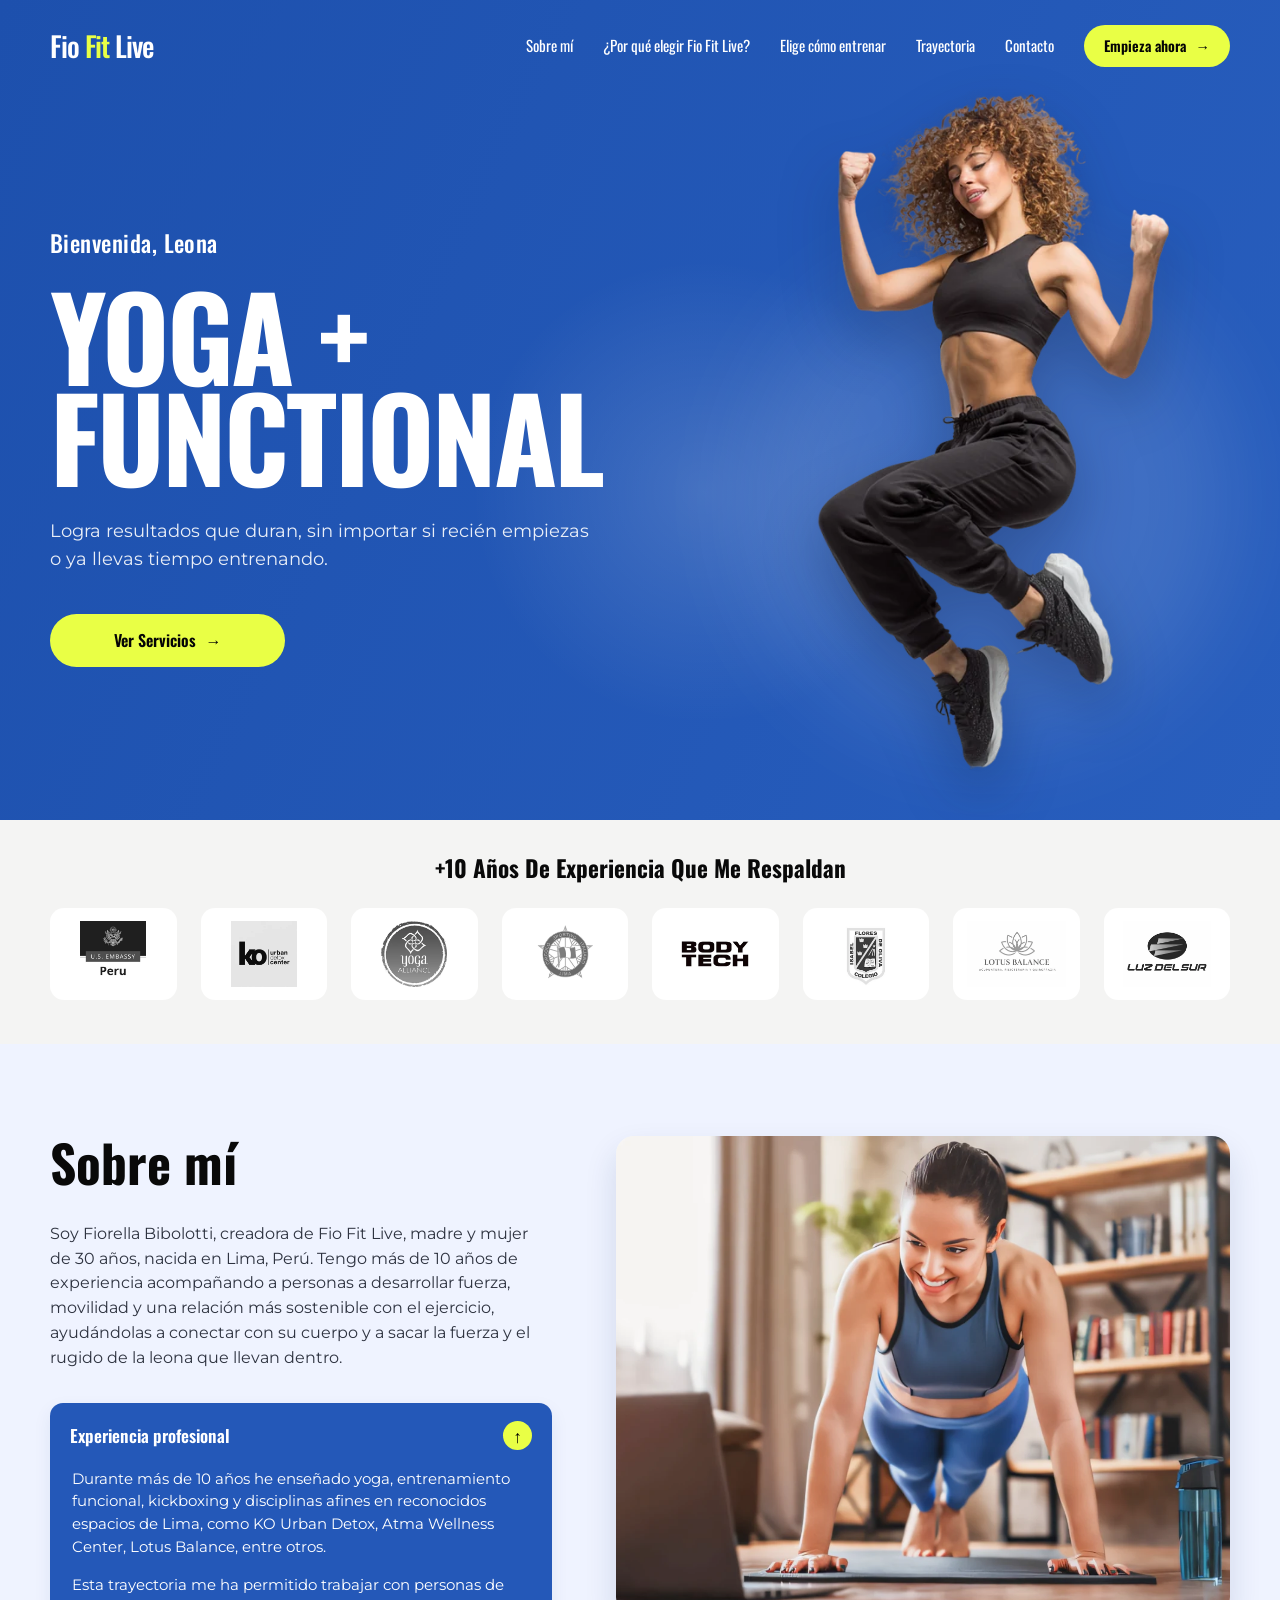
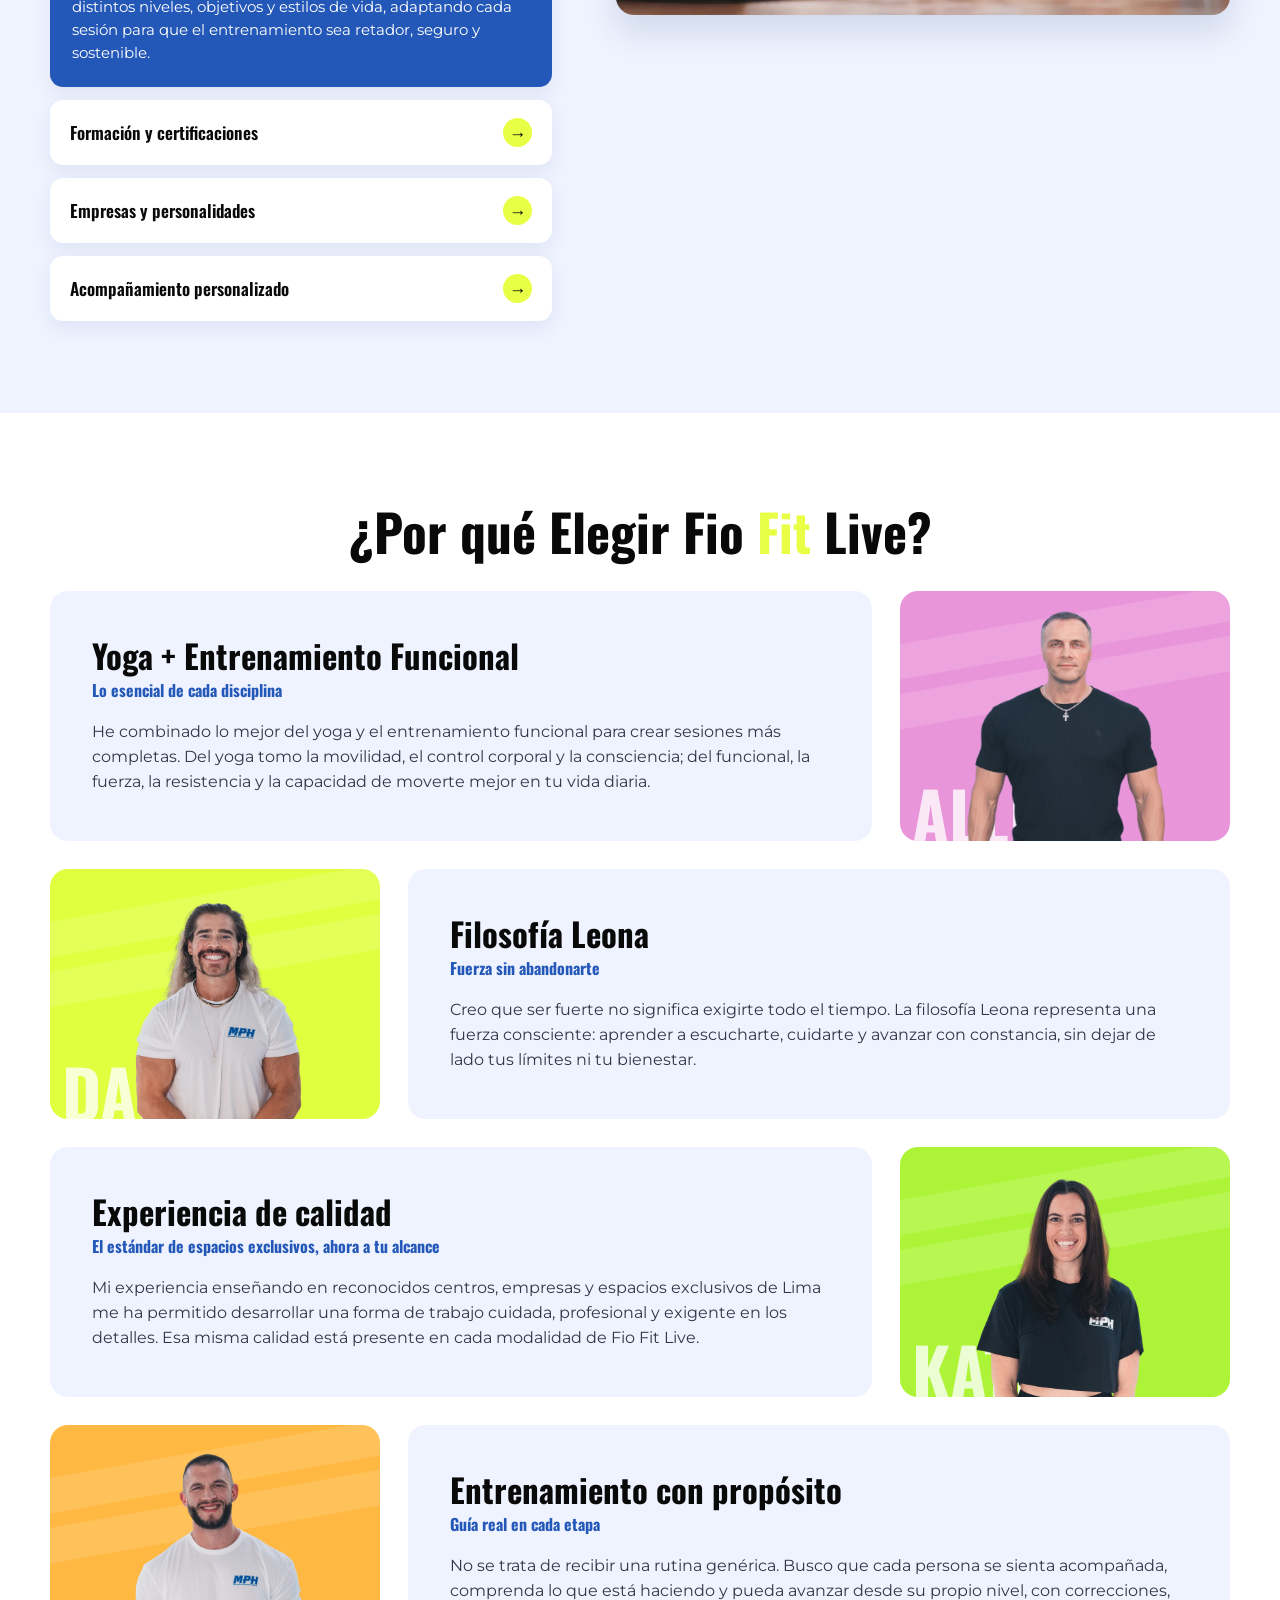
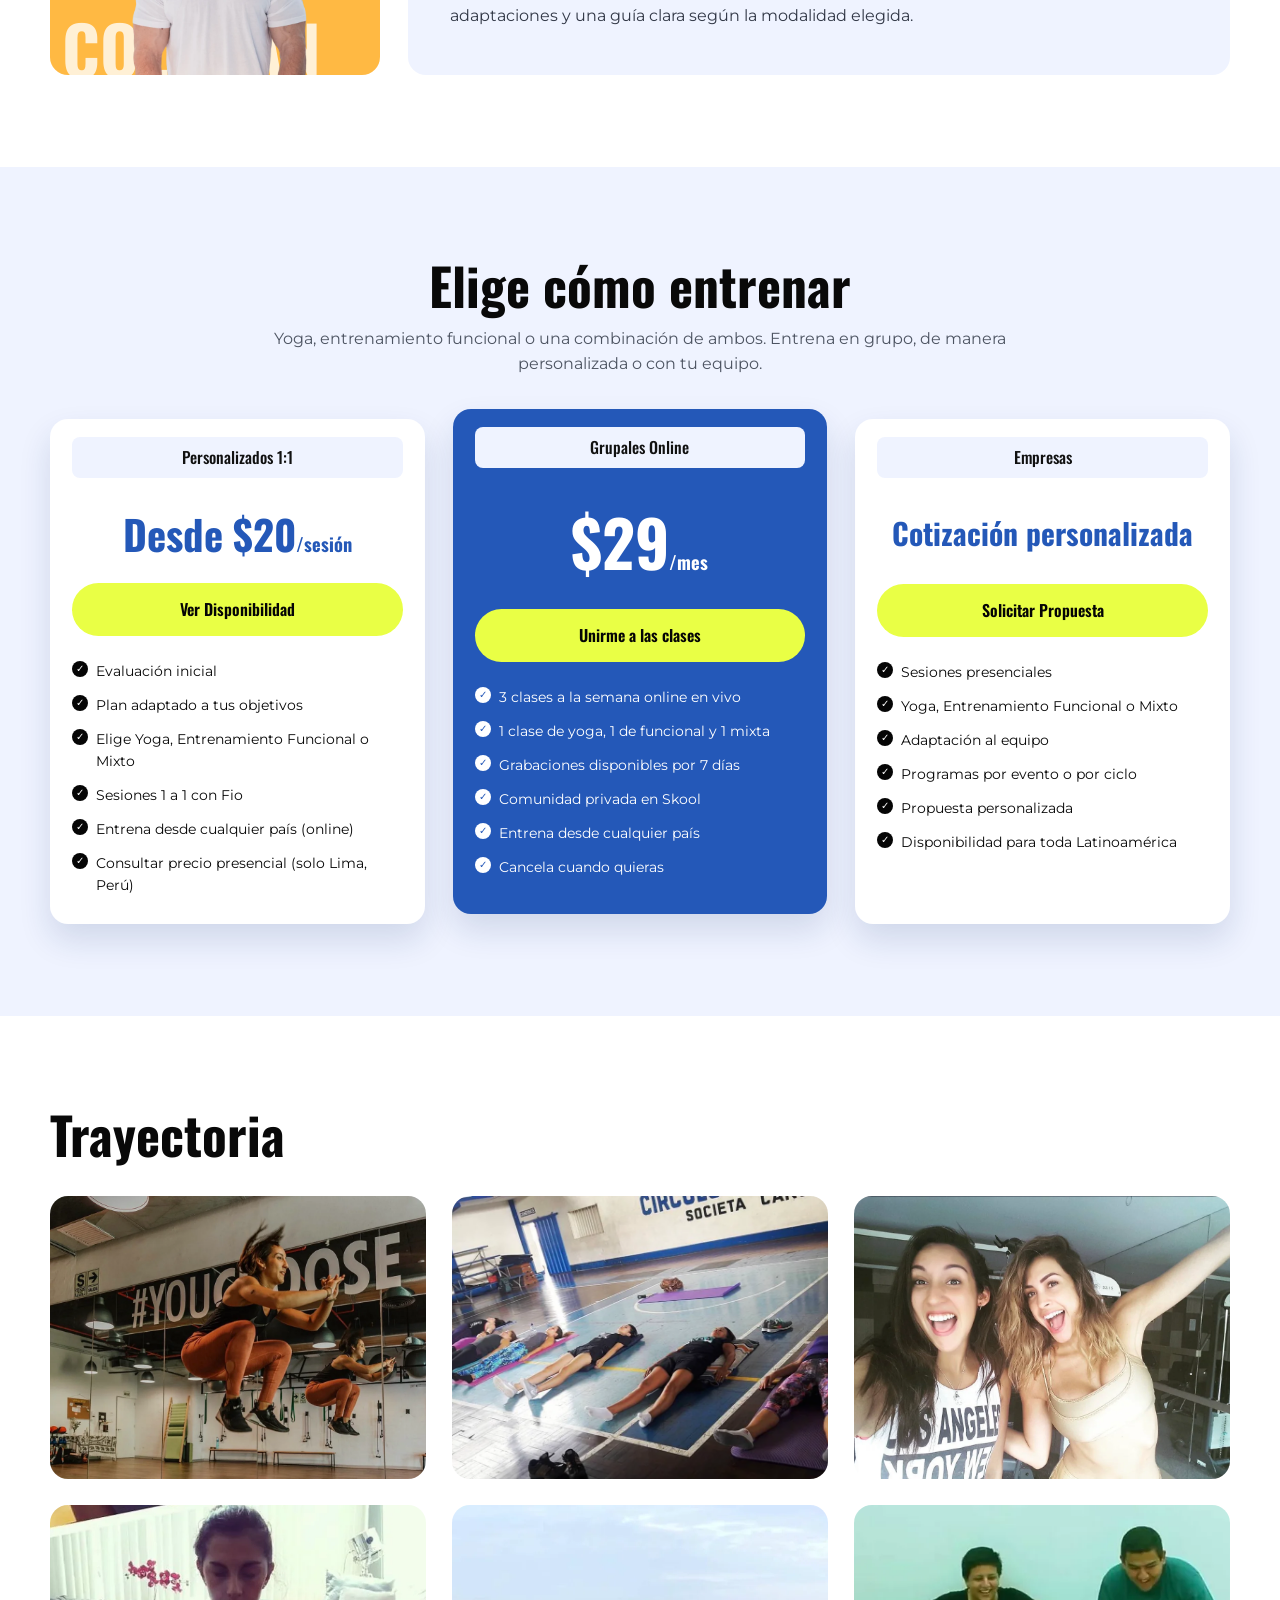
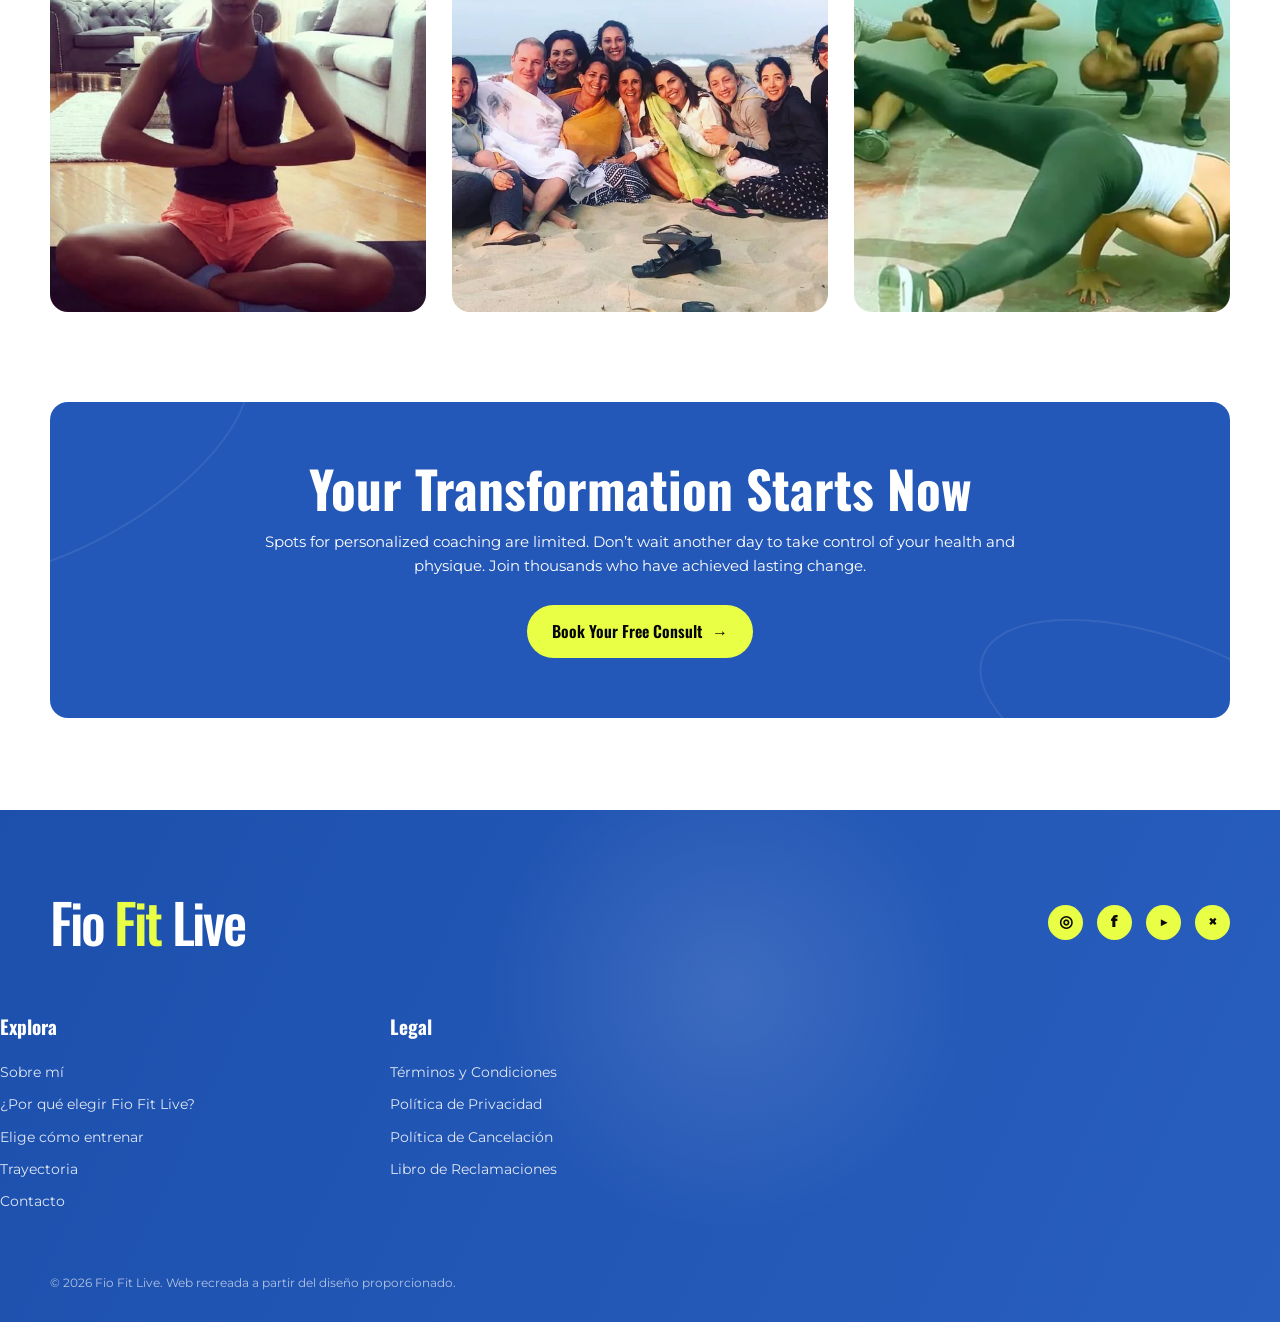
==== index.html @ 8cb4cead "Add files via upload" ====
<!doctype html>
<html lang="es">
<head>
  <meta charset="utf-8" />
  <meta name="viewport" content="width=device-width, initial-scale=1" />
  <meta name="description" content="Fio Fit Live: yoga y entrenamiento funcional, sesiones personalizadas, grupales online y para empresas." />
  <title>Fio Fit Live | Yoga + Entrenamiento Funcional</title>
  <link rel="preconnect" href="https://fonts.googleapis.com">
  <link rel="preconnect" href="https://fonts.gstatic.com" crossorigin>
  <link href="https://fonts.googleapis.com/css2?family=Montserrat:wght@400;500;600;700;800&family=Oswald:wght@400;500;600;700&display=swap" rel="stylesheet">
  <link rel="stylesheet" href="styles.css" />
</head>
<body>
  <header class="site-header" id="inicio">
    <nav class="nav wrap" aria-label="Navegación principal">
      <a class="brand" href="#inicio" aria-label="Volver al inicio">Fio <span>Fit</span> Live</a>
      <button class="menu-toggle" type="button" aria-expanded="false" aria-controls="nav-links" aria-label="Abrir menú">
        <span></span><span></span><span></span>
      </button>
      <div class="nav-links" id="nav-links">
        <a href="#sobre-mi">Sobre mí</a>
        <a href="#por-que">¿Por qué elegir Fio Fit Live?</a>
        <a href="#entrenar">Elige cómo entrenar</a>
        <a href="#trayectoria">Trayectoria</a>
        <a href="#contacto">Contacto</a>
        <button class="btn btn-lime btn-small open-contact" type="button" data-plan="Empezar ahora">Empieza ahora <span aria-hidden="true">→</span></button>
      </div>
    </nav>
  </header>

  <main>
    <section class="hero" aria-labelledby="hero-title">
      <div class="wrap hero-grid">
        <div class="hero-copy">
          <p class="eyebrow light">Bienvenida, Leona</p>
          <h1 id="hero-title">Yoga +<br>Functional</h1>
          <p class="hero-intro">Logra resultados que duran, sin importar si recién empiezas o ya llevas tiempo entrenando.</p>
          <a class="btn btn-lime hero-button" href="#entrenar">Ver Servicios <span aria-hidden="true">→</span></a>
        </div>
        <div class="hero-visual" aria-hidden="true">
          <div class="hero-glow"></div>
          <img src="assets/hero-person.webp" alt="" />
        </div>
      </div>
    </section>

    <section class="experience-strip" aria-label="Experiencia y certificaciones">
      <div class="wrap">
        <h2>+10 Años De Experiencia Que Me Respaldan</h2>
        <div class="logo-row">
          <a href="https://pe.usembassy.gov/" target="_blank" rel="noopener" aria-label="Embajada de Estados Unidos en Perú"><img src="assets/logo-embassy.webp" alt="Embajada de Estados Unidos en Perú"></a>
          <a href="https://www.instagram.com/kourbandetoxcenter/" target="_blank" rel="noopener" aria-label="KO Urban Detox Center"><img src="assets/logo-ko.webp" alt="KO Urban Detox Center"></a>
          <a href="https://www.yogaalliance.org/" target="_blank" rel="noopener" aria-label="Yoga Alliance"><img src="assets/logo-yoga-alliance.webp" alt="Yoga Alliance"></a>
          <a href="https://www.circoloitaliano.com.pe/" target="_blank" rel="noopener" aria-label="Circolo Sportivo Italiano"><img src="assets/logo-circolo.webp" alt="Circolo Sportivo Italiano"></a>
          <a href="https://bodytechperu.com/" target="_blank" rel="noopener" aria-label="Bodytech"><img src="assets/logo-bodytech.webp" alt="Bodytech"></a>
          <a href="https://www.cfo.edu.pe/" target="_blank" rel="noopener" aria-label="Colegio Isabel Flores de Oliva"><img src="assets/logo-flores.webp" alt="Colegio Isabel Flores de Oliva"></a>
          <a href="#contacto" aria-label="Lotus Balance"><img src="assets/logo-lotus.webp" alt="Lotus Balance"></a>
          <a href="https://www.luzdelsur.com.pe/" target="_blank" rel="noopener" aria-label="Luz del Sur"><img src="assets/logo-luz-del-sur.webp" alt="Luz del Sur"></a>
        </div>
      </div>
    </section>

    <section class="about section-pale" id="sobre-mi">
      <div class="wrap about-grid">
        <div class="about-copy">
          <h2>Sobre mí</h2>
          <p>Soy Fiorella Bibolotti, creadora de Fio Fit Live, madre y mujer de 30 años, nacida en Lima, Perú. Tengo más de 10 años de experiencia acompañando a personas a desarrollar fuerza, movilidad y una relación más sostenible con el ejercicio, ayudándolas a conectar con su cuerpo y a sacar la fuerza y el rugido de la leona que llevan dentro.</p>

          <div class="accordion" data-accordion>
            <article class="accordion-item is-open">
              <button class="accordion-trigger" type="button" aria-expanded="true">
                <span>Experiencia profesional</span><span class="circle-arrow">↑</span>
              </button>
              <div class="accordion-panel">
                <p>Durante más de 10 años he enseñado yoga, entrenamiento funcional, kickboxing y disciplinas afines en reconocidos espacios de Lima, como KO Urban Detox, Atma Wellness Center, Lotus Balance, entre otros.</p>
                <p>Esta trayectoria me ha permitido trabajar con personas de distintos niveles, objetivos y estilos de vida, adaptando cada sesión para que el entrenamiento sea retador, seguro y sostenible.</p>
              </div>
            </article>
            <article class="accordion-item">
              <button class="accordion-trigger" type="button" aria-expanded="false">
                <span>Formación y certificaciones</span><span class="circle-arrow">→</span>
              </button>
              <div class="accordion-panel" hidden>
                <p>Cuento con las certificaciones RYT 200 y RYT 500 de Yoga Alliance, además de formación vinculada al yoga, el entrenamiento funcional, el movimiento y la enseñanza.</p>
              </div>
            </article>
            <article class="accordion-item">
              <button class="accordion-trigger" type="button" aria-expanded="false">
                <span>Empresas y personalidades</span><span class="circle-arrow">→</span>
              </button>
              <div class="accordion-panel" hidden>
                <p>He dictado sesiones para instituciones, equipos corporativos, colegios y personas de alto perfil, adaptando cada experiencia a sus objetivos y necesidades.</p>
              </div>
            </article>
            <article class="accordion-item">
              <button class="accordion-trigger" type="button" aria-expanded="false">
                <span>Acompañamiento personalizado</span><span class="circle-arrow">→</span>
              </button>
              <div class="accordion-panel" hidden>
                <p>Diseño sesiones según el nivel, disponibilidad y metas de cada persona para que avance con seguridad y pueda integrar el entrenamiento en su vida.</p>
              </div>
            </article>
          </div>
        </div>
        <figure class="about-image">
          <img src="assets/about-training.webp" alt="Mujer realizando entrenamiento funcional frente a una computadora portátil" />
        </figure>
      </div>
    </section>

    <section class="why section" id="por-que">
      <div class="wrap">
        <h2 class="center-title">¿Por qué Elegir Fio <span>Fit</span> Live?</h2>
        <div class="benefit-stack">
          <article class="benefit-row">
            <div class="benefit-card">
              <h3>Yoga + Entrenamiento Funcional</h3>
              <h4>Lo esencial de cada disciplina</h4>
              <p>He combinado lo mejor del yoga y el entrenamiento funcional para crear sesiones más completas. Del yoga tomo la movilidad, el control corporal y la consciencia; del funcional, la fuerza, la resistencia y la capacidad de moverte mejor en tu vida diaria.</p>
            </div>
            <button class="portrait-card open-contact" type="button" data-plan="Yoga + Entrenamiento Funcional" aria-label="Consultar sobre Yoga y Entrenamiento Funcional">
              <span class="portrait-word">ALLEN</span>
              <img src="assets/coach-allen.webp" alt="Entrenador de pie" />
            </button>
          </article>

          <article class="benefit-row reverse">
            <button class="portrait-card green open-contact" type="button" data-plan="Filosofía Leona" aria-label="Consultar sobre Filosofía Leona">
              <span class="portrait-word">DANE</span>
              <img src="assets/coach-dane.webp" alt="Entrenador sonriendo" />
            </button>
            <div class="benefit-card">
              <h3>Filosofía Leona</h3>
              <h4>Fuerza sin abandonarte</h4>
              <p>Creo que ser fuerte no significa exigirte todo el tiempo. La filosofía Leona representa una fuerza consciente: aprender a escucharte, cuidarte y avanzar con constancia, sin dejar de lado tus límites ni tu bienestar.</p>
            </div>
          </article>

          <article class="benefit-row">
            <div class="benefit-card">
              <h3>Experiencia de calidad</h3>
              <h4>El estándar de espacios exclusivos, ahora a tu alcance</h4>
              <p>Mi experiencia enseñando en reconocidos centros, empresas y espacios exclusivos de Lima me ha permitido desarrollar una forma de trabajo cuidada, profesional y exigente en los detalles. Esa misma calidad está presente en cada modalidad de Fio Fit Live.</p>
            </div>
            <button class="portrait-card neon open-contact" type="button" data-plan="Experiencia de calidad" aria-label="Consultar sobre la experiencia de calidad">
              <span class="portrait-word">KATIE</span>
              <img src="assets/coach-katie.webp" alt="Entrenadora sonriendo" />
            </button>
          </article>

          <article class="benefit-row reverse">
            <button class="portrait-card orange open-contact" type="button" data-plan="Entrenamiento con propósito" aria-label="Consultar sobre entrenamiento con propósito">
              <span class="portrait-word">COLEMAN</span>
              <img src="assets/coach-coleman.webp" alt="Entrenador de pie" />
            </button>
            <div class="benefit-card">
              <h3>Entrenamiento con propósito</h3>
              <h4>Guía real en cada etapa</h4>
              <p>No se trata de recibir una rutina genérica. Busco que cada persona se sienta acompañada, comprenda lo que está haciendo y pueda avanzar desde su propio nivel, con correcciones, adaptaciones y una guía clara según la modalidad elegida.</p>
            </div>
          </article>
        </div>
      </div>
    </section>

    <section class="plans section-pale" id="entrenar">
      <div class="wrap">
        <h2 class="center-title">Elige cómo entrenar</h2>
        <p class="section-lead">Yoga, entrenamiento funcional o una combinación de ambos. Entrena en grupo, de manera personalizada o con tu equipo.</p>
        <div class="plan-grid">
          <article class="plan-card">
            <div class="plan-kicker">Personalizados 1:1</div>
            <h3>Desde $20<span>/sesión</span></h3>
            <button class="btn btn-lime full open-contact" type="button" data-plan="Personalizados 1:1">Ver Disponibilidad</button>
            <ul>
              <li>Evaluación inicial</li>
              <li>Plan adaptado a tus objetivos</li>
              <li>Elige Yoga, Entrenamiento Funcional o Mixto</li>
              <li>Sesiones 1 a 1 con Fio</li>
              <li>Entrena desde cualquier país (online)</li>
              <li>Consultar precio presencial (solo Lima, Perú)</li>
            </ul>
          </article>

          <article class="plan-card featured">
            <div class="plan-kicker">Grupales Online</div>
            <h3>$29<span>/mes</span></h3>
            <button class="btn btn-lime full open-contact" type="button" data-plan="Grupales Online">Unirme a las clases</button>
            <ul>
              <li>3 clases a la semana online en vivo</li>
              <li>1 clase de yoga, 1 de funcional y 1 mixta</li>
              <li>Grabaciones disponibles por 7 días</li>
              <li>Comunidad privada en Skool</li>
              <li>Entrena desde cualquier país</li>
              <li>Cancela cuando quieras</li>
            </ul>
          </article>

          <article class="plan-card">
            <div class="plan-kicker">Empresas</div>
            <h3 class="quote">Cotización personalizada</h3>
            <button class="btn btn-lime full open-contact" type="button" data-plan="Empresas">Solicitar Propuesta</button>
            <ul>
              <li>Sesiones presenciales</li>
              <li>Yoga, Entrenamiento Funcional o Mixto</li>
              <li>Adaptación al equipo</li>
              <li>Programas por evento o por ciclo</li>
              <li>Propuesta personalizada</li>
              <li>Disponibilidad para toda Latinoamérica</li>
            </ul>
          </article>
        </div>
      </div>
    </section>

    <section class="trajectory section" id="trayectoria">
      <div class="wrap">
        <h2>Trayectoria</h2>
        <div class="gallery-grid">
          <button class="gallery-item" type="button" data-image="assets/gallery-1.webp" aria-label="Ampliar imagen 1"><img src="assets/gallery-1.webp" alt="Clase de entrenamiento con salto"></button>
          <button class="gallery-item" type="button" data-image="assets/gallery-2.webp" aria-label="Ampliar imagen 2"><img src="assets/gallery-2.webp" alt="Clase grupal de yoga en un estudio"></button>
          <button class="gallery-item" type="button" data-image="assets/gallery-3.webp" aria-label="Ampliar imagen 3"><img src="assets/gallery-3.webp" alt="Dos mujeres sonriendo después de entrenar"></button>
          <button class="gallery-item" type="button" data-image="assets/gallery-4.webp" aria-label="Ampliar imagen 4"><img src="assets/gallery-4.webp" alt="Mujer sentada en postura de yoga"></button>
          <button class="gallery-item" type="button" data-image="assets/gallery-5.webp" aria-label="Ampliar imagen 5"><img src="assets/gallery-5.webp" alt="Grupo reunido durante una actividad de bienestar"></button>
          <button class="gallery-item" type="button" data-image="assets/gallery-6.webp" aria-label="Ampliar imagen 6"><img src="assets/gallery-6.webp" alt="Sesión de entrenamiento funcional en grupo"></button>
        </div>

        <aside class="cta-box" aria-labelledby="cta-title">
          <div class="line-art one"></div><div class="line-art two"></div>
          <h2 id="cta-title">Your Transformation Starts Now</h2>
          <p>Spots for personalized coaching are limited. Don’t wait another day to take control of your health and physique. Join thousands who have achieved lasting change.</p>
          <button class="btn btn-lime open-contact" type="button" data-plan="Consulta gratuita">Book Your Free Consult <span aria-hidden="true">→</span></button>
        </aside>
      </div>
    </section>
  </main>

  <footer class="footer" id="contacto">
    <div class="wrap footer-top">
      <a class="brand footer-brand" href="#inicio">Fio <span>Fit</span> Live</a>
      <div class="social-links" aria-label="Redes sociales">
        <a href="https://www.instagram.com/" target="_blank" rel="noopener" aria-label="Instagram">◎</a>
        <a href="https://www.facebook.com/" target="_blank" rel="noopener" aria-label="Facebook">f</a>
        <a href="https://www.youtube.com/" target="_blank" rel="noopener" aria-label="YouTube">▶</a>
        <a href="https://x.com/" target="_blank" rel="noopener" aria-label="X">×</a>
      </div>
    </div>
    <div class="wrap footer-grid">
      <div>
        <h3>Explora</h3>
        <a href="#sobre-mi">Sobre mí</a>
        <a href="#por-que">¿Por qué elegir Fio Fit Live?</a>
        <a href="#entrenar">Elige cómo entrenar</a>
        <a href="#trayectoria">Trayectoria</a>
        <button class="footer-link open-contact" type="button" data-plan="Contacto">Contacto</button>
      </div>
      <div id="legal">
        <h3>Legal</h3>
        <button class="footer-link legal-link" type="button" data-legal="Términos y Condiciones">Términos y Condiciones</button>
        <button class="footer-link legal-link" type="button" data-legal="Política de Privacidad">Política de Privacidad</button>
        <button class="footer-link legal-link" type="button" data-legal="Política de Cancelación">Política de Cancelación</button>
        <button class="footer-link legal-link" type="button" data-legal="Libro de Reclamaciones">Libro de Reclamaciones</button>
      </div>
    </div>
    <div class="wrap copyright">© 2026 Fio Fit Live. Web recreada a partir del diseño proporcionado.</div>
  </footer>

  <dialog class="modal" id="contact-modal">
    <form class="modal-card" id="contact-form" action="https://formspree.io/f/xrpzzbor" method="POST">
      <button class="modal-close" type="button" aria-label="Cerrar">×</button>
      <p class="eyebrow">Da el primer paso</p>
      <h2>Entrena con Fio Fit Live</h2>
      <p>Completa tus datos y cuéntame qué quieres lograr. Me pondré en contacto contigo para recomendarte la modalidad más adecuada.</p>
      <input type="hidden" name="_subject" value="Nueva solicitud desde Fio Fit Live">
      <label>Nombre<input name="name" required autocomplete="name" placeholder="Tu nombre"></label>
      <label>Email<input name="email" type="email" required autocomplete="email" placeholder="tu@email.com"></label>
      <label>Modalidad<select name="plan" id="plan-select">
        <option>Personalizados 1:1</option>
        <option>Grupales Online</option>
        <option>Empresas</option>
        <option>Consulta gratuita</option>
      </select></label>
      <label>Mensaje<textarea name="message" rows="4" placeholder="Cuéntame qué quieres lograr"></textarea></label>
      <button class="btn btn-lime full" type="submit">Enviar solicitud →</button>
      <p class="form-status" role="status" aria-live="polite"></p>
    </form>
  </dialog>

  <dialog class="modal image-modal" id="image-modal">
    <div class="image-modal-card">
      <button class="modal-close image-close" type="button" aria-label="Cerrar imagen">×</button>
      <img id="lightbox-image" alt="Imagen ampliada de la trayectoria de Fio Fit Live">
    </div>
  </dialog>

  <dialog class="modal" id="legal-modal">
    <article class="modal-card legal-card">
      <button class="modal-close legal-close" type="button" aria-label="Cerrar">×</button>
      <h2 id="legal-title">Información legal</h2>
      <p>Este contenido es demostrativo. Antes de publicar el sitio, reemplázalo por el documento legal correspondiente a tu negocio, país, servicios, medios de pago y política de datos.</p>
      <button class="btn btn-lime legal-close" type="button">Entendido</button>
    </article>
  </dialog>

  <script src="script.js"></script>
</body>
</html>
---- styles.css ----
:root {
  --blue: #2458b8;
  --blue-dark: #174aa8;
  --lime: #e9ff45;
  --pale: #eff3ff;
  --ink: #090909;
  --muted: #4d5462;
  --white: #fff;
  --radius: 18px;
  --shadow: 0 16px 32px rgba(18, 48, 104, .14);
}
* { box-sizing: border-box; }
html { scroll-behavior: smooth; }
body { margin: 0; color: var(--ink); background: #fff; font-family: "Montserrat", Arial, sans-serif; line-height: 1.55; }
img { display: block; max-width: 100%; }
button, input, textarea, select { font: inherit; }
button, a { -webkit-tap-highlight-color: transparent; }
a { color: inherit; text-decoration: none; }
.wrap { width: min(1180px, calc(100% - 48px)); margin-inline: auto; }
.section { padding: 92px 0; }
.section-pale { padding: 92px 0; background: var(--pale); }
h1, h2, h3, h4, .brand, .btn, .nav-links a, .plan-kicker { font-family: "Oswald", Impact, sans-serif; }
h1, h2, h3, p { margin-top: 0; }
h2 { font-size: clamp(2.4rem, 4vw, 4.2rem); line-height: 1.02; margin-bottom: 34px; }
.center-title { text-align: center; }
.center-title span, .brand span { color: var(--lime); }
.section-lead { max-width: 800px; margin: -18px auto 42px; text-align: center; color: var(--muted); }
.eyebrow { font-family: "Oswald", sans-serif; font-weight: 500; letter-spacing: .02em; }
.eyebrow.light { color: white; font-size: 1.45rem; }

.site-header { position: absolute; inset: 0 0 auto; z-index: 20; color: white; }
.nav { min-height: 92px; display: flex; align-items: center; justify-content: space-between; gap: 28px; }
.brand { color: white; font-size: 1.75rem; letter-spacing: -.04em; font-weight: 500; white-space: nowrap; }
.nav-links { display: flex; align-items: center; gap: 30px; }
.nav-links a { font-size: .94rem; font-weight: 400; transition: color .2s, transform .2s; }
.nav-links a:hover, .nav-links a:focus-visible { color: var(--lime); transform: translateY(-2px); }
.menu-toggle { display: none; background: transparent; border: 0; padding: 8px; cursor: pointer; }
.menu-toggle span { display: block; width: 27px; height: 2px; margin: 5px 0; background: white; }

.btn { border: 0; border-radius: 999px; padding: 14px 25px; display: inline-flex; align-items: center; justify-content: center; gap: 10px; font-weight: 600; cursor: pointer; transition: transform .18s, box-shadow .18s, filter .18s; }
.btn:hover, .btn:focus-visible { transform: translateY(-3px); box-shadow: 0 10px 20px rgba(8, 25, 51, .22); filter: saturate(1.1); }
.btn:active { transform: translateY(0); }
.btn-lime { background: var(--lime); color: #050505; }
.btn-small { padding: 10px 20px; font-size: .9rem; }
.btn.full { width: 100%; }

.hero { min-height: 820px; padding-top: 110px; color: white; background: radial-gradient(circle at 55% 60%, rgba(255,255,255,.15), transparent 27%), linear-gradient(115deg, #1d50ad, #285ebe); overflow: hidden; }
.hero-grid { min-height: 710px; display: grid; grid-template-columns: 1.15fr .85fr; align-items: center; position: relative; }
.hero-copy { position: relative; z-index: 2; padding-bottom: 38px; }
.hero h1 { font-size: clamp(5rem, 9vw, 8.7rem); line-height: .88; text-transform: uppercase; letter-spacing: -.025em; margin-bottom: 30px; }
.hero-intro { max-width: 560px; font-size: 1.12rem; color: rgba(255,255,255,.9); margin-bottom: 42px; }
.hero-button { min-width: 235px; }
.hero-visual { height: 700px; align-self: end; position: relative; display: flex; align-items: flex-end; justify-content: center; }
.hero-visual img { width: 780px; max-width: none; position: relative; z-index: 2; filter: drop-shadow(0 25px 28px rgba(4, 18, 52, .28)); }
.hero-glow { position: absolute; width: 480px; height: 480px; border-radius: 50%; background: rgba(255,255,255,.12); filter: blur(50px); bottom: 80px; }

.experience-strip { padding: 36px 0 44px; background: #f4f4f3; }
.experience-strip h2 { font-size: 1.45rem; text-align: center; margin-bottom: 28px; text-transform: capitalize; }
.logo-row { display: grid; grid-template-columns: repeat(8, 1fr); gap: 24px; align-items: center; }
.logo-row a { min-height: 92px; padding: 12px; background: white; border-radius: 14px; display: grid; place-items: center; transition: transform .2s, box-shadow .2s; }
.logo-row a:hover, .logo-row a:focus-visible { transform: translateY(-5px); box-shadow: var(--shadow); }
.logo-row img { max-height: 66px; width: 100%; object-fit: contain; }

.about-grid { display: grid; grid-template-columns: .9fr 1.1fr; gap: 64px; align-items: start; }
.about-copy > p { max-width: 580px; color: #2e3340; }
.about-image { margin: 0; position: sticky; top: 30px; }
.about-image img { width: 100%; aspect-ratio: 1.28; object-fit: cover; border-radius: 18px; box-shadow: var(--shadow); }
.accordion { margin-top: 32px; display: grid; gap: 13px; }
.accordion-item { background: white; border-radius: 13px; overflow: hidden; box-shadow: 0 7px 18px rgba(29, 66, 133, .08); }
.accordion-item.is-open { background: var(--blue); color: white; }
.accordion-trigger { width: 100%; padding: 18px 20px; border: 0; background: transparent; color: inherit; display: flex; justify-content: space-between; align-items: center; cursor: pointer; font-family: "Oswald", sans-serif; font-size: 1.08rem; font-weight: 600; text-align: left; }
.circle-arrow { flex: 0 0 29px; width: 29px; height: 29px; border-radius: 50%; display: grid; place-items: center; background: var(--lime); color: black; }
.accordion-panel { padding: 0 22px 22px; font-size: .92rem; }
.accordion-panel p:last-child { margin-bottom: 0; }

.why { overflow: hidden; }
.benefit-stack { display: grid; gap: 28px; }
.benefit-row { display: grid; grid-template-columns: minmax(0, 1fr) 330px; gap: 28px; align-items: stretch; }
.benefit-row.reverse { grid-template-columns: 330px minmax(0, 1fr); }
.benefit-card { min-height: 250px; padding: 38px 42px; background: var(--pale); border-radius: 18px; display: flex; flex-direction: column; justify-content: center; }
.benefit-card h3 { font-size: 2.05rem; line-height: 1.1; margin-bottom: 4px; }
.benefit-card h4 { font-size: 1rem; color: var(--blue); margin: 0 0 18px; }
.benefit-card p { margin: 0; color: #313746; }
.portrait-card { min-height: 250px; position: relative; border: 0; border-radius: 18px; overflow: hidden; background: #e995d9; cursor: pointer; padding: 0; box-shadow: none; transition: transform .2s, box-shadow .2s; }
.portrait-card.green { background: #dfff3f; }
.portrait-card.neon { background: #adf438; }
.portrait-card.orange { background: #ffb943; }
.portrait-card:hover, .portrait-card:focus-visible { transform: scale(1.025); box-shadow: var(--shadow); }
.portrait-card::before, .portrait-card::after { content: ""; position: absolute; width: 130%; height: 35px; left: -15%; background: rgba(255,255,255,.13); border-radius: 999px; transform: rotate(-10deg); }
.portrait-card::before { top: 24px; }
.portrait-card::after { top: 74px; }
.portrait-card img { position: absolute; z-index: 2; bottom: 0; left: 50%; transform: translateX(-50%); height: 96%; width: auto; max-width: none; object-fit: contain; }
.portrait-word { position: absolute; left: 12px; bottom: -6px; z-index: 1; font: 700 4.2rem/1 "Oswald", sans-serif; color: rgba(255,255,255,.78); }

.plans { text-align: center; }
.plan-grid { display: grid; grid-template-columns: repeat(3, 1fr); gap: 28px; align-items: stretch; }
.plan-card { text-align: left; background: white; border-radius: 18px; padding: 18px 22px 28px; box-shadow: var(--shadow); }
.plan-card.featured { background: var(--blue); color: white; transform: translateY(-10px); }
.plan-kicker { text-align: center; border-radius: 8px; background: var(--pale); padding: 8px; font-weight: 500; color: #111; }
.plan-card h3 { text-align: center; color: var(--blue); font-size: 2.55rem; margin: 24px 0 18px; }
.plan-card.featured h3 { color: white; font-size: 4rem; }
.plan-card h3 span { font-size: 1.15rem; }
.plan-card h3.quote { font-size: 1.85rem; min-height: 64px; display: grid; place-items: center; }
.plan-card ul { list-style: none; padding: 0; margin: 24px 0 0; display: grid; gap: 12px; font-size: .89rem; }
.plan-card li { position: relative; padding-left: 24px; }
.plan-card li::before { content: "✓"; position: absolute; left: 0; top: 1px; width: 16px; height: 16px; border-radius: 50%; display: grid; place-items: center; font-size: 10px; background: #050505; color: white; }
.plan-card.featured li::before { background: white; color: var(--blue); }

.trajectory h2 { margin-bottom: 36px; }
.gallery-grid { display: grid; grid-template-columns: repeat(3, 1fr); gap: 26px; }
.gallery-item { padding: 0; border: 0; border-radius: 18px; overflow: hidden; cursor: zoom-in; background: #ddd; min-height: 235px; }
.gallery-item img { width: 100%; height: 100%; min-height: 235px; object-fit: cover; transition: transform .35s, filter .35s; }
.gallery-item:hover img, .gallery-item:focus-visible img { transform: scale(1.06); filter: contrast(1.05); }
.cta-box { margin-top: 90px; background: var(--blue); color: white; border-radius: 18px; padding: 60px 50px; text-align: center; position: relative; overflow: hidden; }
.cta-box h2 { font-size: clamp(2.6rem, 4vw, 4.3rem); margin-bottom: 16px; position: relative; z-index: 2; }
.cta-box p { max-width: 800px; margin: 0 auto 28px; font-size: .94rem; position: relative; z-index: 2; }
.cta-box .btn { position: relative; z-index: 2; }
.line-art { position: absolute; width: 390px; height: 170px; border: 2px solid rgba(255,255,255,.08); border-radius: 50%; }
.line-art.one { left: -170px; top: -30px; transform: rotate(-30deg); }
.line-art.two { right: -130px; bottom: -90px; transform: rotate(20deg); }

.footer { color: white; padding: 70px 0 30px; background: radial-gradient(circle at 57% 35%, rgba(255,255,255,.12), transparent 30%), linear-gradient(115deg, #1d50ad, #285ebe); }
.footer-top { display: flex; justify-content: space-between; align-items: center; }
.footer-brand { font-size: 3.4rem; }
.social-links { display: flex; gap: 14px; }
.social-links a { width: 35px; height: 35px; border-radius: 50%; background: var(--lime); color: #0c0c0c; display: grid; place-items: center; font-weight: 800; transition: transform .2s; }
.social-links a:hover, .social-links a:focus-visible { transform: translateY(-4px) rotate(-5deg); }
.footer-grid { display: grid; grid-template-columns: repeat(2, minmax(180px, 1fr)); gap: 80px; max-width: 700px; margin: 48px auto 0 0; }
.footer-grid h3 { font-size: 1.2rem; }
.footer-grid a, .footer-link { display: block; margin: 10px 0; color: rgba(255,255,255,.86); font-size: .9rem; }
.footer-grid a:hover, .footer-link:hover { color: var(--lime); }
.footer-link { padding: 0; border: 0; background: none; cursor: pointer; text-align: left; }
.copyright { margin-top: 50px; color: rgba(255,255,255,.65); font-size: .78rem; }

.modal { border: 0; padding: 0; background: transparent; max-width: none; max-height: none; }
.modal::backdrop { background: rgba(3, 12, 32, .74); backdrop-filter: blur(5px); }
.modal-card { width: min(560px, calc(100vw - 32px)); max-height: calc(100vh - 40px); overflow: auto; position: relative; background: white; border-radius: 20px; padding: 40px; box-shadow: 0 25px 80px rgba(0,0,0,.35); }
.modal-card h2 { font-size: 2.5rem; margin-bottom: 14px; }
.modal-card label { display: grid; gap: 7px; margin: 16px 0; font-weight: 700; font-size: .88rem; }
.modal-card input, .modal-card select, .modal-card textarea { width: 100%; border: 1px solid #d8dfed; background: #f7f9fd; border-radius: 10px; padding: 13px; color: #111; }
.modal-close { position: absolute; top: 12px; right: 14px; width: 38px; height: 38px; border-radius: 50%; border: 0; background: #eef2fb; cursor: pointer; font-size: 1.5rem; }
.form-status { min-height: 24px; margin: 16px 0 0; color: var(--blue); font-weight: 700; }
.image-modal-card { position: relative; width: min(1050px, calc(100vw - 30px)); max-height: calc(100vh - 30px); }
.image-modal-card img { max-height: calc(100vh - 30px); width: 100%; object-fit: contain; border-radius: 18px; background: #111; }
.image-close { z-index: 3; background: white; }
.legal-card { text-align: center; }
.legal-card .btn { margin-top: 10px; }

:focus-visible { outline: 3px solid #ff8e39; outline-offset: 3px; }
@media (max-width: 1020px) {
  .nav-links { gap: 18px; }
  .nav-links a { font-size: .82rem; }
  .hero { min-height: 760px; }
  .hero-grid { min-height: 650px; }
  .logo-row { grid-template-columns: repeat(4, 1fr); }
  .about-grid { gap: 38px; }
  .benefit-row, .benefit-row.reverse { grid-template-columns: minmax(0,1fr) 270px; }
  .plan-grid { gap: 18px; }
}
@media (max-width: 800px) {
  .wrap { width: min(100% - 30px, 680px); }
  .section, .section-pale { padding: 68px 0; }
  .site-header { position: absolute; }
  .menu-toggle { display: block; z-index: 3; }
  .nav-links { position: absolute; top: 74px; left: 15px; right: 15px; display: none; align-items: stretch; flex-direction: column; gap: 4px; padding: 18px; border-radius: 14px; background: #16499f; box-shadow: var(--shadow); }
  .nav-links.is-open { display: flex; }
  .nav-links a { padding: 10px 6px; }
  .hero { min-height: 780px; padding-top: 86px; }
  .hero-grid { min-height: 690px; grid-template-columns: 1fr; }
  .hero-copy { padding-top: 65px; }
  .hero h1 { font-size: clamp(4.5rem, 18vw, 7.3rem); }
  .hero-visual { position: absolute; right: -90px; bottom: 0; height: 500px; opacity: .78; }
  .hero-visual img { width: 440px; }
  .hero-copy { max-width: 620px; }
  .hero-intro { max-width: 410px; }
  .about-grid { grid-template-columns: 1fr; }
  .about-image { position: static; order: -1; }
  .benefit-row, .benefit-row.reverse { grid-template-columns: 1fr; }
  .benefit-row.reverse .portrait-card { order: 2; }
  .portrait-card { min-height: 330px; }
  .plan-grid { grid-template-columns: 1fr; }
  .plan-card.featured { transform: none; }
  .gallery-grid { grid-template-columns: repeat(2, 1fr); }
  .footer-grid { gap: 35px; }
}
@media (max-width: 520px) {
  h2 { font-size: 2.65rem; }
  .hero { min-height: 710px; }
  .hero-grid { min-height: 620px; }
  .hero h1 { font-size: 4.3rem; }
  .hero-visual { right: -135px; height: 450px; opacity: .62; }
  .hero-intro { max-width: 300px; font-size: .98rem; }
  .logo-row { grid-template-columns: repeat(2, 1fr); gap: 12px; }
  .about-copy > p { font-size: .93rem; }
  .benefit-card { padding: 28px 24px; }
  .benefit-card h3 { font-size: 1.75rem; }
  .portrait-card { min-height: 290px; }
  .gallery-grid { grid-template-columns: 1fr; }
  .cta-box { padding: 45px 22px; margin-top: 60px; }
  .footer-top { align-items: flex-start; gap: 24px; }
  .footer-brand { font-size: 2.45rem; }
  .footer-grid { grid-template-columns: 1fr; gap: 25px; }
  .modal-card { padding: 34px 22px 24px; }
}
@media (prefers-reduced-motion: reduce) {
  html { scroll-behavior: auto; }
  *, *::before, *::after { animation-duration: .01ms !important; transition-duration: .01ms !important; }
}
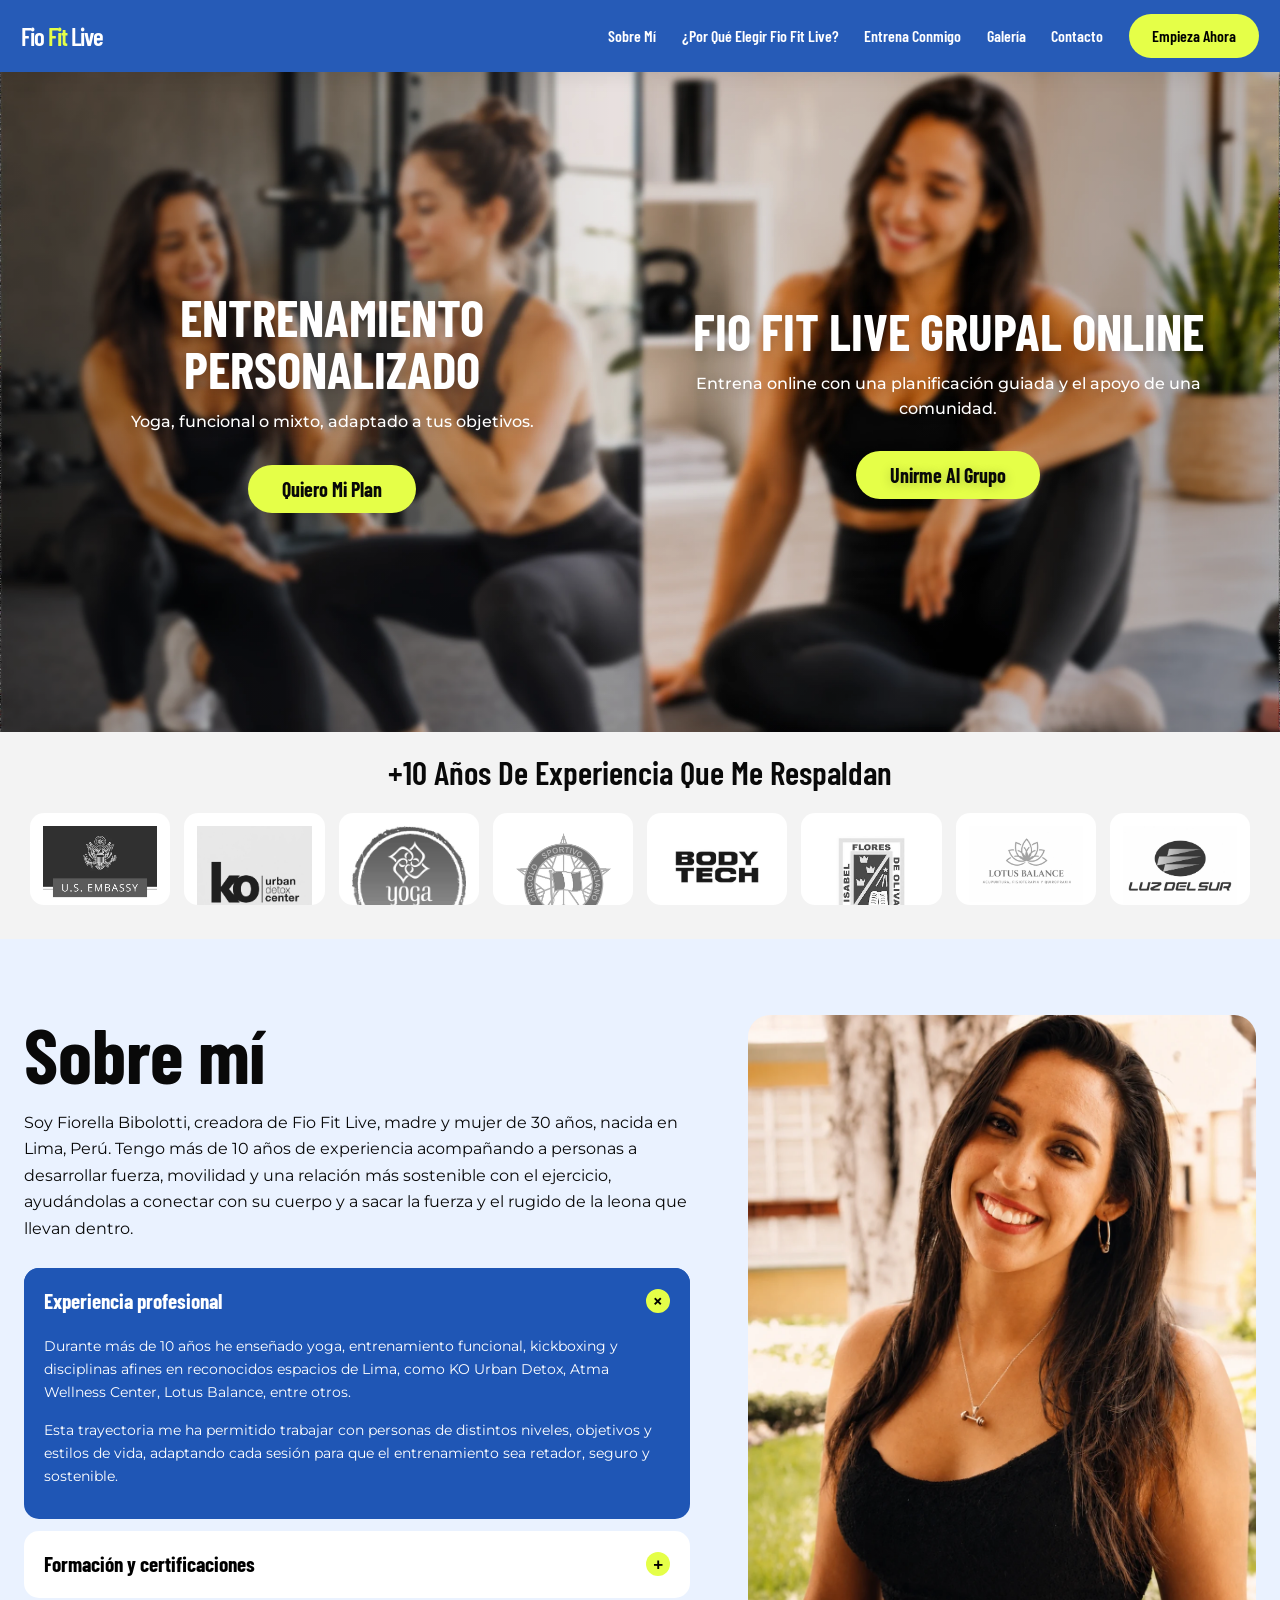
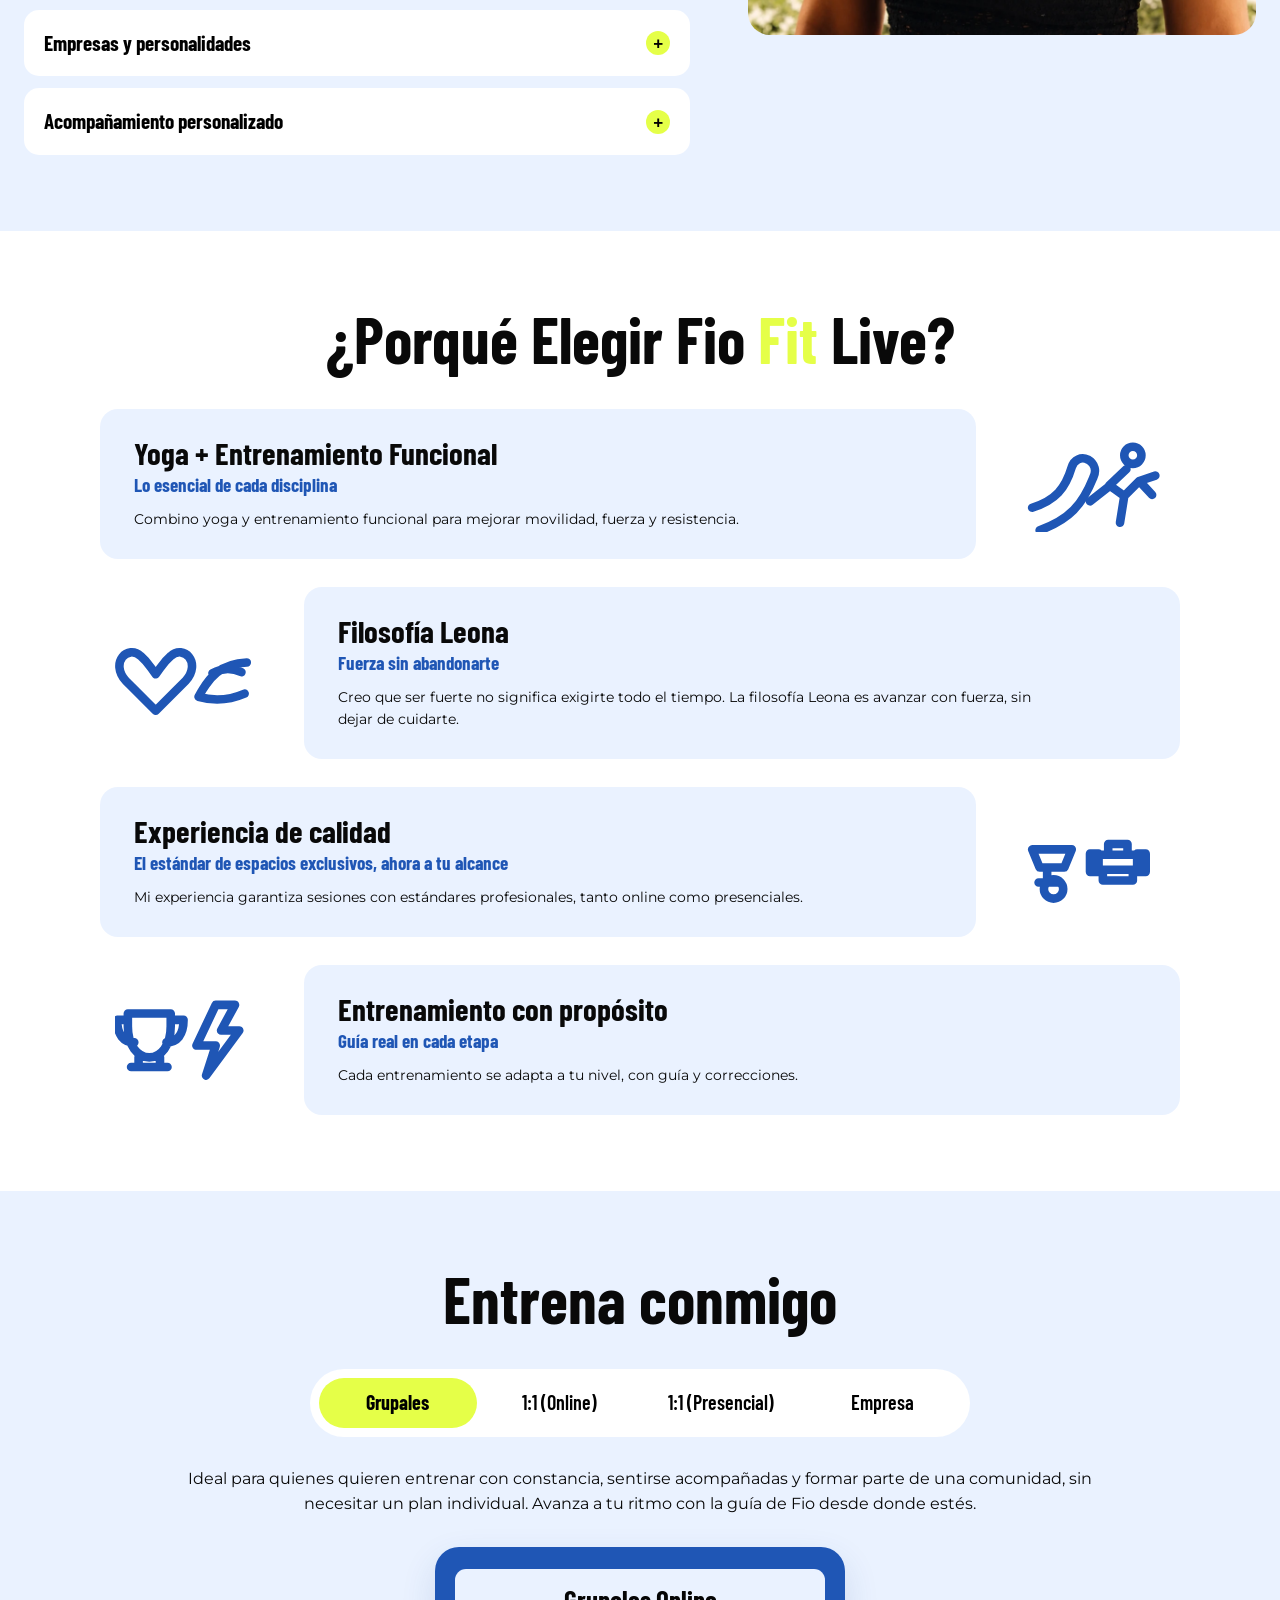
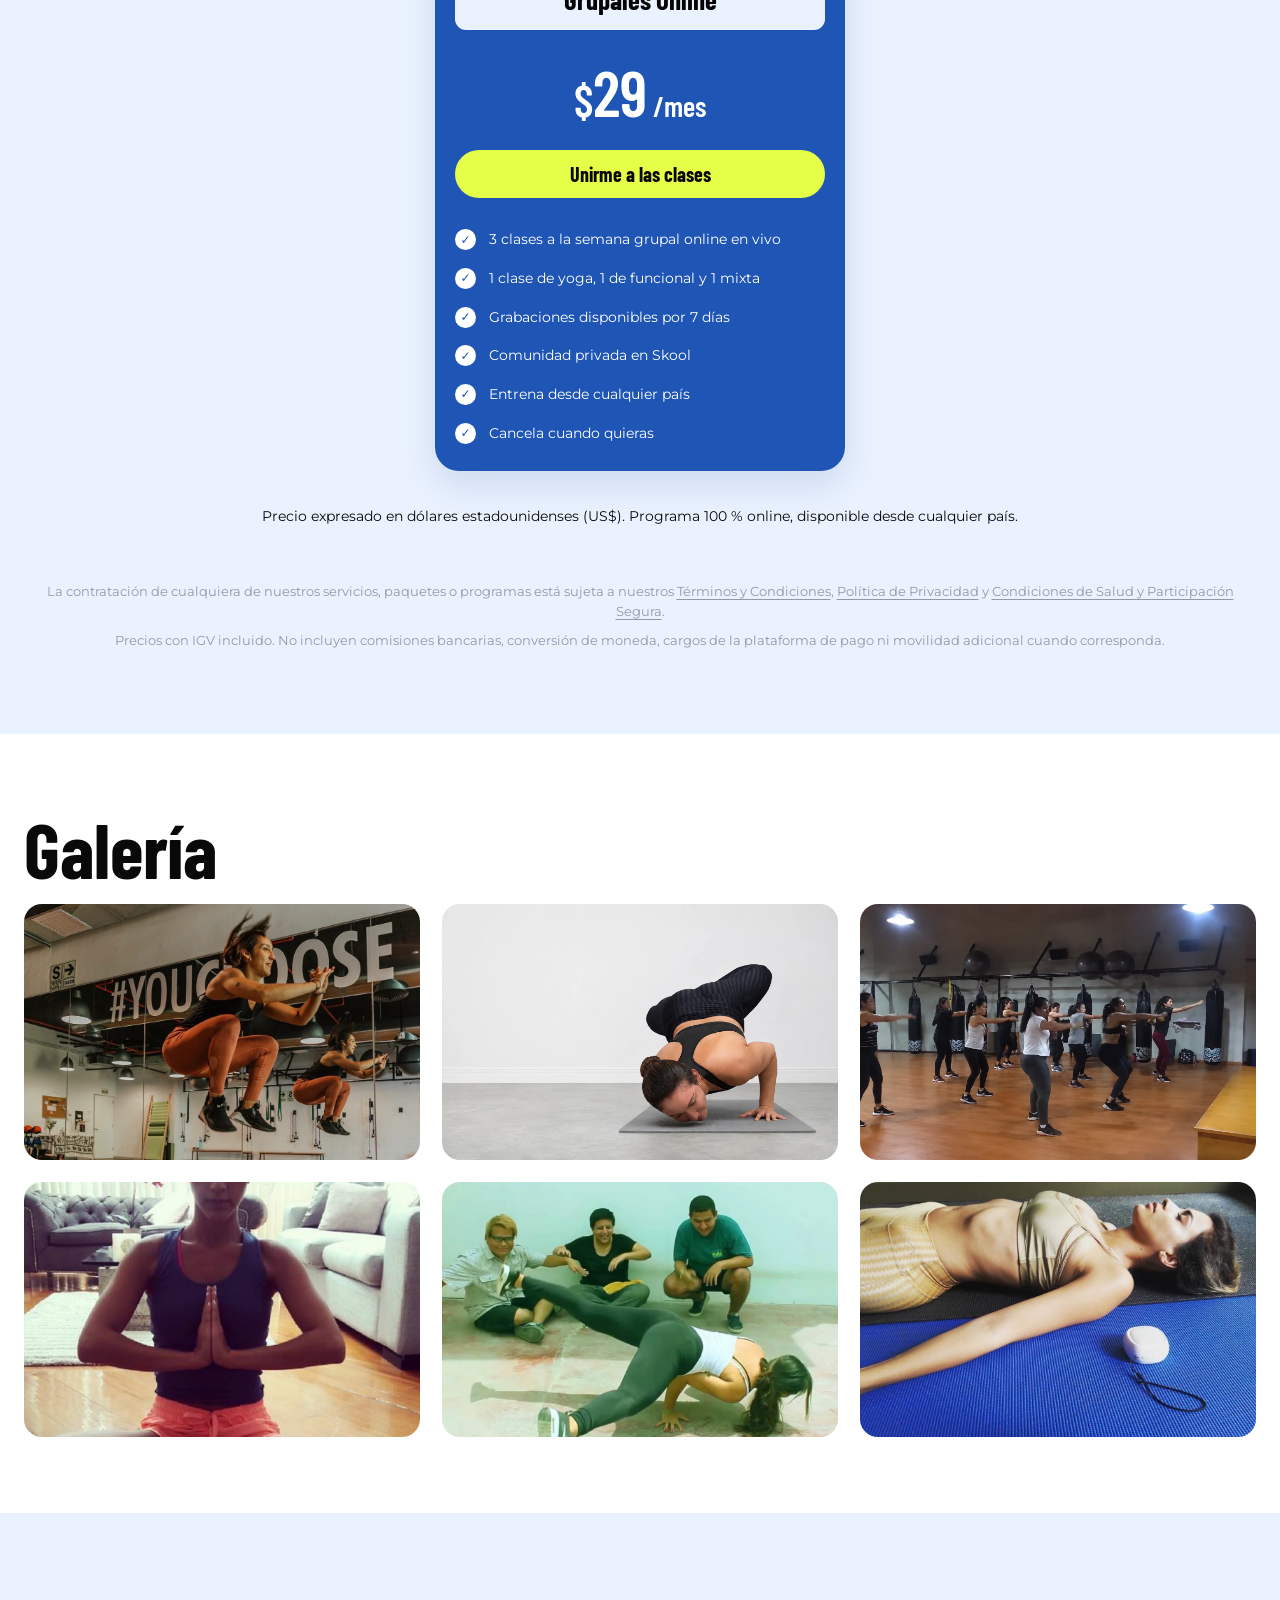
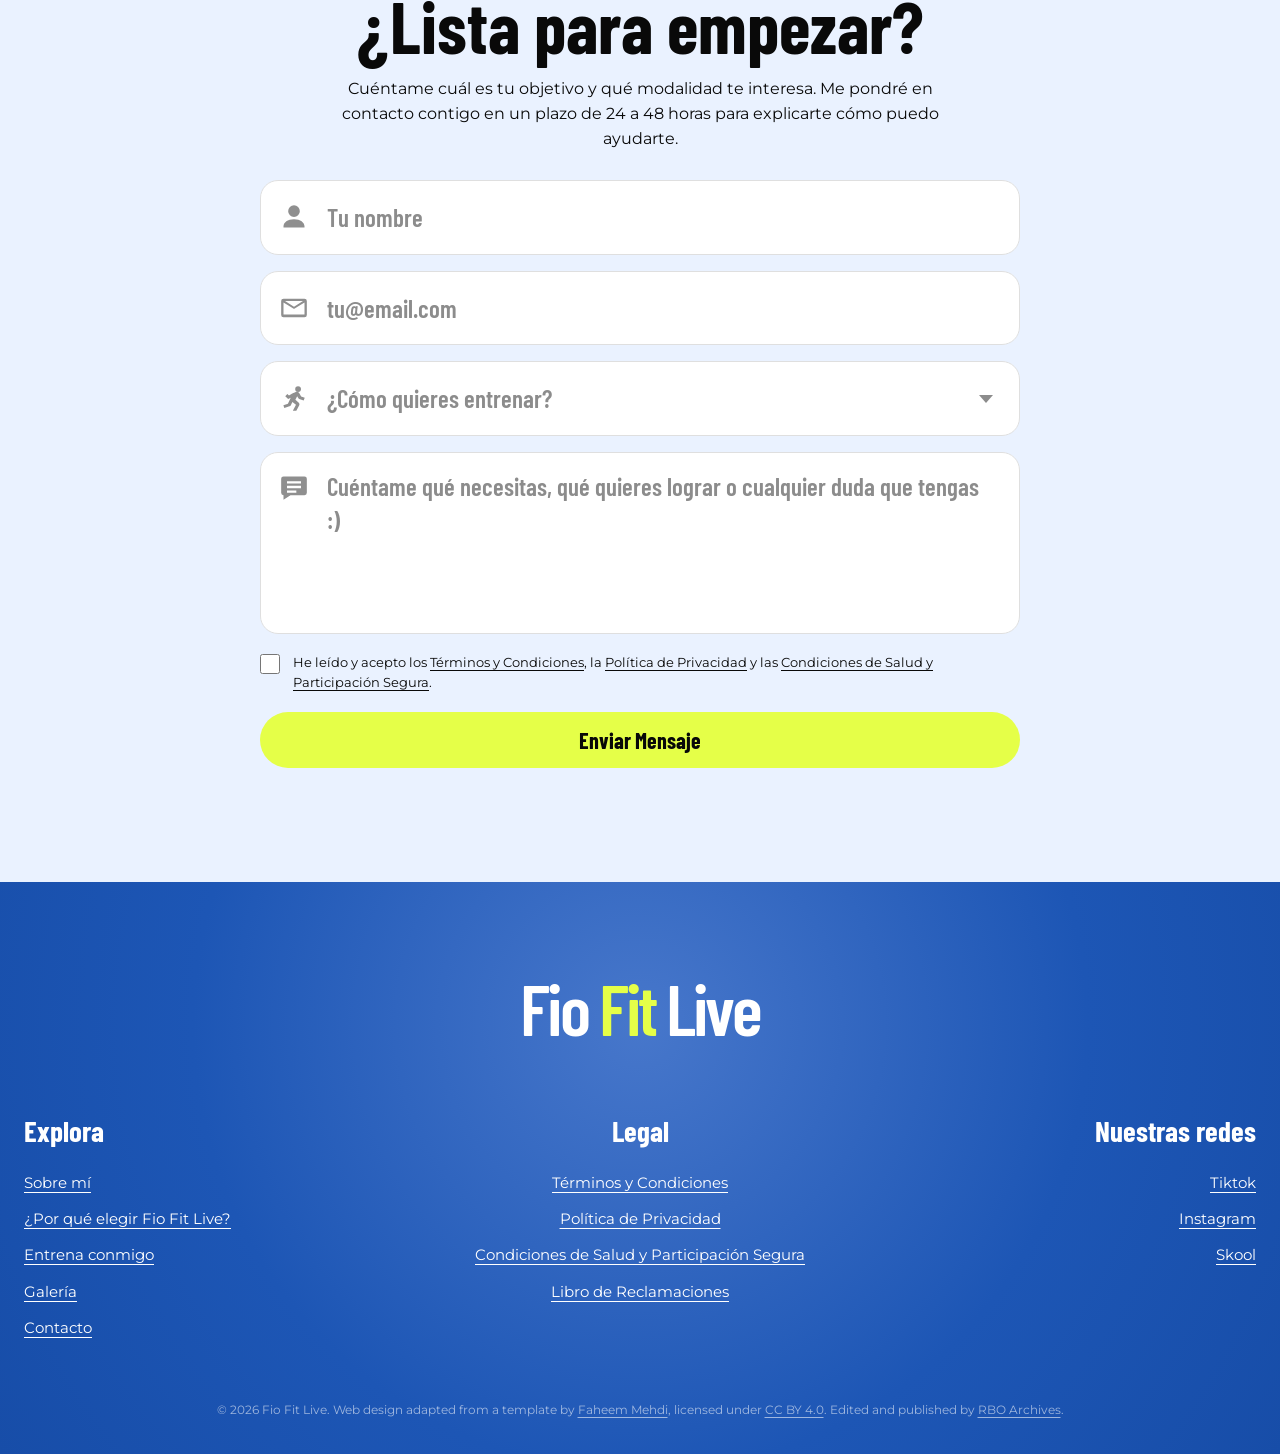
==== commit b4b94cd4: "Add files via upload" ====
--- a/index.html
+++ b/index.html
@@ -1,306 +1,394 @@
 <!doctype html>
 <html lang="es">
 <head>
-  <meta charset="utf-8" />
-  <meta name="viewport" content="width=device-width, initial-scale=1" />
-  <meta name="description" content="Fio Fit Live: yoga y entrenamiento funcional, sesiones personalizadas, grupales online y para empresas." />
-  <title>Fio Fit Live | Yoga + Entrenamiento Funcional</title>
+  <meta charset="utf-8">
+  <meta name="viewport" content="width=device-width, initial-scale=1">
+  <meta name="description" content="Fio Fit Live: yoga, entrenamiento funcional y entrenamiento personalizado online o presencial.">
+  <title>Fio Fit Live</title>
+  <link rel="icon" href="assets/favicon.ico" sizes="any">
+  <link rel="icon" type="image/png" href="assets/favicon.png">
   <link rel="preconnect" href="https://fonts.googleapis.com">
   <link rel="preconnect" href="https://fonts.gstatic.com" crossorigin>
-  <link href="https://fonts.googleapis.com/css2?family=Montserrat:wght@400;500;600;700;800&family=Oswald:wght@400;500;600;700&display=swap" rel="stylesheet">
-  <link rel="stylesheet" href="styles.css" />
+  <link href="https://fonts.googleapis.com/css2?family=Barlow+Condensed:wght@500;600;700;800&family=Montserrat:wght@400;500;600;700;800&display=swap" rel="stylesheet">
+  <link rel="stylesheet" href="styles.css">
 </head>
 <body>
-  <header class="site-header" id="inicio">
-    <nav class="nav wrap" aria-label="Navegación principal">
-      <a class="brand" href="#inicio" aria-label="Volver al inicio">Fio <span>Fit</span> Live</a>
-      <button class="menu-toggle" type="button" aria-expanded="false" aria-controls="nav-links" aria-label="Abrir menú">
+  <a class="skip-link" href="#main">Saltar al contenido</a>
+
+  <header class="site-header" data-header>
+    <div class="nav-shell">
+      <a class="brand" href="#inicio" aria-label="Fio Fit Live - Inicio">Fio <span>Fit</span> Live</a>
+      <button class="nav-toggle" type="button" aria-label="Abrir menú" aria-expanded="false" aria-controls="primary-nav" data-nav-toggle>
         <span></span><span></span><span></span>
       </button>
-      <div class="nav-links" id="nav-links">
-        <a href="#sobre-mi">Sobre mí</a>
-        <a href="#por-que">¿Por qué elegir Fio Fit Live?</a>
-        <a href="#entrenar">Elige cómo entrenar</a>
-        <a href="#trayectoria">Trayectoria</a>
+      <nav class="primary-nav" id="primary-nav" aria-label="Navegación principal" data-nav>
+        <a href="#sobre-mi">Sobre Mí</a>
+        <a href="#por-que-elegir">¿Por Qué Elegir Fio Fit Live?</a>
+        <a href="#entrena-conmigo">Entrena Conmigo</a>
+        <a href="#galeria">Galería</a>
         <a href="#contacto">Contacto</a>
-        <button class="btn btn-lime btn-small open-contact" type="button" data-plan="Empezar ahora">Empieza ahora <span aria-hidden="true">→</span></button>
-      </div>
-    </nav>
+        <a class="nav-cta" href="#entrena-conmigo">Empieza Ahora</a>
+      </nav>
+    </div>
   </header>
 
-  <main>
-    <section class="hero" aria-labelledby="hero-title">
-      <div class="wrap hero-grid">
-        <div class="hero-copy">
-          <p class="eyebrow light">Bienvenida, Leona</p>
-          <h1 id="hero-title">Yoga +<br>Functional</h1>
-          <p class="hero-intro">Logra resultados que duran, sin importar si recién empiezas o ya llevas tiempo entrenando.</p>
-          <a class="btn btn-lime hero-button" href="#entrenar">Ver Servicios <span aria-hidden="true">→</span></a>
-        </div>
-        <div class="hero-visual" aria-hidden="true">
-          <div class="hero-glow"></div>
-          <img src="assets/hero-person.webp" alt="" />
-        </div>
-      </div>
-    </section>
-
-    <section class="experience-strip" aria-label="Experiencia y certificaciones">
-      <div class="wrap">
-        <h2>+10 Años De Experiencia Que Me Respaldan</h2>
-        <div class="logo-row">
-          <a href="https://pe.usembassy.gov/" target="_blank" rel="noopener" aria-label="Embajada de Estados Unidos en Perú"><img src="assets/logo-embassy.webp" alt="Embajada de Estados Unidos en Perú"></a>
-          <a href="https://www.instagram.com/kourbandetoxcenter/" target="_blank" rel="noopener" aria-label="KO Urban Detox Center"><img src="assets/logo-ko.webp" alt="KO Urban Detox Center"></a>
-          <a href="https://www.yogaalliance.org/" target="_blank" rel="noopener" aria-label="Yoga Alliance"><img src="assets/logo-yoga-alliance.webp" alt="Yoga Alliance"></a>
-          <a href="https://www.circoloitaliano.com.pe/" target="_blank" rel="noopener" aria-label="Circolo Sportivo Italiano"><img src="assets/logo-circolo.webp" alt="Circolo Sportivo Italiano"></a>
-          <a href="https://bodytechperu.com/" target="_blank" rel="noopener" aria-label="Bodytech"><img src="assets/logo-bodytech.webp" alt="Bodytech"></a>
-          <a href="https://www.cfo.edu.pe/" target="_blank" rel="noopener" aria-label="Colegio Isabel Flores de Oliva"><img src="assets/logo-flores.webp" alt="Colegio Isabel Flores de Oliva"></a>
-          <a href="#contacto" aria-label="Lotus Balance"><img src="assets/logo-lotus.webp" alt="Lotus Balance"></a>
-          <a href="https://www.luzdelsur.com.pe/" target="_blank" rel="noopener" aria-label="Luz del Sur"><img src="assets/logo-luz-del-sur.webp" alt="Luz del Sur"></a>
-        </div>
-      </div>
-    </section>
-
-    <section class="about section-pale" id="sobre-mi">
-      <div class="wrap about-grid">
+  <main id="main">
+    <section class="hero" id="inicio" aria-label="Entrenamientos Fio Fit Live">
+      <div class="hero-image" role="img" aria-label="Entrenamiento personalizado y Fio Fit Live grupal online"></div>
+      <div class="hero-overlay"></div>
+      <div class="hero-grid">
+        <article class="hero-panel">
+          <h1>ENTRENAMIENTO PERSONALIZADO</h1>
+          <p>Yoga, funcional o mixto, adaptado a tus objetivos.</p>
+          <button class="pill-button" type="button" data-go-online>Quiero Mi Plan</button>
+        </article>
+        <article class="hero-panel">
+          <h2>FIO FIT LIVE GRUPAL ONLINE</h2>
+          <p>Entrena online con una planificación guiada y el apoyo de una comunidad.</p>
+          <a class="pill-button" href="https://www.skool.com/flowneuro-1684" target="_blank" rel="noopener">Unirme Al Grupo</a>
+        </article>
+      </div>
+    </section>
+
+    <section class="experience-strip" aria-label="Experiencia profesional">
+      <h2>+10 Años De Experiencia Que Me Respaldan</h2>
+      <div class="logo-grid">
+        <div class="logo-card"><img src="assets/images/logo-embassy.webp" alt="Embajada de Estados Unidos en Perú"></div>
+        <div class="logo-card"><img src="assets/images/logo-ko.webp" alt="KO Urban Detox Center"></div>
+        <div class="logo-card"><img src="assets/images/logo-yoga-alliance.webp" alt="Yoga Alliance"></div>
+        <div class="logo-card"><img src="assets/images/logo-circolo.webp" alt="Circolo Sportivo Italiano"></div>
+        <div class="logo-card"><img src="assets/images/logo-bodytech.webp" alt="Bodytech"></div>
+        <div class="logo-card"><img src="assets/images/logo-isabel.webp" alt="Colegio Isabel Flores de Oliva"></div>
+        <div class="logo-card"><img src="assets/images/logo-lotus.webp" alt="Lotus Balance"></div>
+        <div class="logo-card"><img src="assets/images/logo-luz-del-sur.webp" alt="Luz del Sur"></div>
+      </div>
+    </section>
+
+    <section class="about section" id="sobre-mi">
+      <div class="section-inner about-grid">
         <div class="about-copy">
           <h2>Sobre mí</h2>
-          <p>Soy Fiorella Bibolotti, creadora de Fio Fit Live, madre y mujer de 30 años, nacida en Lima, Perú. Tengo más de 10 años de experiencia acompañando a personas a desarrollar fuerza, movilidad y una relación más sostenible con el ejercicio, ayudándolas a conectar con su cuerpo y a sacar la fuerza y el rugido de la leona que llevan dentro.</p>
+          <p class="about-intro">Soy Fiorella Bibolotti, creadora de Fio Fit Live, madre y mujer de 30 años, nacida en Lima, Perú. Tengo más de 10 años de experiencia acompañando a personas a desarrollar fuerza, movilidad y una relación más sostenible con el ejercicio, ayudándolas a conectar con su cuerpo y a sacar la fuerza y el rugido de la leona que llevan dentro.</p>
 
           <div class="accordion" data-accordion>
             <article class="accordion-item is-open">
               <button class="accordion-trigger" type="button" aria-expanded="true">
-                <span>Experiencia profesional</span><span class="circle-arrow">↑</span>
+                <span>Experiencia profesional</span><span class="accordion-icon" aria-hidden="true">+</span>
               </button>
               <div class="accordion-panel">
-                <p>Durante más de 10 años he enseñado yoga, entrenamiento funcional, kickboxing y disciplinas afines en reconocidos espacios de Lima, como KO Urban Detox, Atma Wellness Center, Lotus Balance, entre otros.</p>
-                <p>Esta trayectoria me ha permitido trabajar con personas de distintos niveles, objetivos y estilos de vida, adaptando cada sesión para que el entrenamiento sea retador, seguro y sostenible.</p>
+                <div>
+                  <p>Durante más de 10 años he enseñado yoga, entrenamiento funcional, kickboxing y disciplinas afines en reconocidos espacios de Lima, como KO Urban Detox, Atma Wellness Center, Lotus Balance, entre otros.</p>
+                  <p>Esta trayectoria me ha permitido trabajar con personas de distintos niveles, objetivos y estilos de vida, adaptando cada sesión para que el entrenamiento sea retador, seguro y sostenible.</p>
+                </div>
               </div>
             </article>
+
             <article class="accordion-item">
               <button class="accordion-trigger" type="button" aria-expanded="false">
-                <span>Formación y certificaciones</span><span class="circle-arrow">→</span>
+                <span>Formación y certificaciones</span><span class="accordion-icon" aria-hidden="true">+</span>
               </button>
-              <div class="accordion-panel" hidden>
-                <p>Cuento con las certificaciones RYT 200 y RYT 500 de Yoga Alliance, además de formación vinculada al yoga, el entrenamiento funcional, el movimiento y la enseñanza.</p>
+              <div class="accordion-panel">
+                <div>
+                  <p>Cuento con las certificaciones RYT 200 y RYT 500 de Yoga Alliance.</p>
+                  <p>Realicé mi formación en Lima Yoga y también llevé un profesorado de yoga con el reconocido maestro Fred Busch. Además, completé la formación para desempeñarme como coach en KO Urban Detox y he realizado cursos complementarios vinculados al entrenamiento funcional, el movimiento y la enseñanza.</p>
+                  <p>Esta preparación me permite integrar yoga, movilidad, fuerza, control corporal y resistencia dentro de una propuesta completa y adaptable.</p>
+                </div>
               </div>
             </article>
+
             <article class="accordion-item">
               <button class="accordion-trigger" type="button" aria-expanded="false">
-                <span>Empresas y personalidades</span><span class="circle-arrow">→</span>
+                <span>Empresas y personalidades</span><span class="accordion-icon" aria-hidden="true">+</span>
               </button>
-              <div class="accordion-panel" hidden>
-                <p>He dictado sesiones para instituciones, equipos corporativos, colegios y personas de alto perfil, adaptando cada experiencia a sus objetivos y necesidades.</p>
+              <div class="accordion-panel">
+                <div>
+                  <p>He dictado sesiones para instituciones y organizaciones como la Embajada de Estados Unidos en Lima, Luz del Sur y distintos colegios exclusivos de Lima, además de trabajar con equipos corporativos.</p>
+                  <p>También he brindado clases personalizadas a personas de alto perfil y celebridades de Lima, adaptando cada experiencia a sus objetivos, horarios y necesidades específicas.</p>
+                </div>
               </div>
             </article>
+
             <article class="accordion-item">
               <button class="accordion-trigger" type="button" aria-expanded="false">
-                <span>Acompañamiento personalizado</span><span class="circle-arrow">→</span>
+                <span>Acompañamiento personalizado</span><span class="accordion-icon" aria-hidden="true">+</span>
               </button>
-              <div class="accordion-panel" hidden>
-                <p>Diseño sesiones según el nivel, disponibilidad y metas de cada persona para que avance con seguridad y pueda integrar el entrenamiento en su vida.</p>
+              <div class="accordion-panel">
+                <div>
+                  <p>He acompañado de manera individual a miles de alumnos, diseñando sesiones según su nivel, disponibilidad y metas.</p>
+                  <p>Mi enfoque busca que cada persona se sienta escuchada, avance con seguridad y encuentre una forma de entrenar que realmente pueda integrar en su vida.</p>
+                </div>
               </div>
             </article>
           </div>
         </div>
-        <figure class="about-image">
-          <img src="assets/about-training.webp" alt="Mujer realizando entrenamiento funcional frente a una computadora portátil" />
-        </figure>
-      </div>
-    </section>
-
-    <section class="why section" id="por-que">
-      <div class="wrap">
-        <h2 class="center-title">¿Por qué Elegir Fio <span>Fit</span> Live?</h2>
-        <div class="benefit-stack">
-          <article class="benefit-row">
-            <div class="benefit-card">
+        <div class="about-photo-wrap">
+          <img class="about-photo" src="assets/images/about.webp" alt="Fiorella Bibolotti, creadora de Fio Fit Live">
+        </div>
+      </div>
+    </section>
+
+    <section class="why section" id="por-que-elegir">
+      <div class="section-inner">
+        <h2 class="center-title">¿Porqué Elegir Fio <span>Fit</span> Live?</h2>
+        <div class="why-stack">
+          <article class="why-row why-row-left">
+            <div class="why-card">
               <h3>Yoga + Entrenamiento Funcional</h3>
-              <h4>Lo esencial de cada disciplina</h4>
-              <p>He combinado lo mejor del yoga y el entrenamiento funcional para crear sesiones más completas. Del yoga tomo la movilidad, el control corporal y la consciencia; del funcional, la fuerza, la resistencia y la capacidad de moverte mejor en tu vida diaria.</p>
-            </div>
-            <button class="portrait-card open-contact" type="button" data-plan="Yoga + Entrenamiento Funcional" aria-label="Consultar sobre Yoga y Entrenamiento Funcional">
-              <span class="portrait-word">ALLEN</span>
-              <img src="assets/coach-allen.webp" alt="Entrenador de pie" />
-            </button>
+              <strong>Lo esencial de cada disciplina</strong>
+              <p>Combino yoga y entrenamiento funcional para mejorar movilidad, fuerza y resistencia.</p>
+            </div>
+            <div class="why-icon" aria-hidden="true">
+              <svg viewBox="0 0 140 90"><path d="M16 67c22-7 31-18 37-38 2-7 9-10 15-7 7 4 8 11 5 17-10 25-22 39-50 49"/><circle cx="110" cy="18" r="8"/><path d="M104 31l-16 15 14 10 14-14 12 13M89 46l-19 15M102 56l-4 25M116 42l15-5"/></svg>
+            </div>
           </article>
-
-          <article class="benefit-row reverse">
-            <button class="portrait-card green open-contact" type="button" data-plan="Filosofía Leona" aria-label="Consultar sobre Filosofía Leona">
-              <span class="portrait-word">DANE</span>
-              <img src="assets/coach-dane.webp" alt="Entrenador sonriendo" />
-            </button>
-            <div class="benefit-card">
+          <article class="why-row why-row-right">
+            <div class="why-icon" aria-hidden="true">
+              <svg viewBox="0 0 140 90"><path d="M24 29c-12-11-29 6-14 23l28 28 28-28c15-17-2-34-14-23-7 6-8 9-14 17-6-8-7-11-14-17z"/><path d="M78 67c10-19 21-31 45-32M78 67c14 4 29 3 43-3M91 45c9-5 18-5 27-1"/></svg>
+            </div>
+            <div class="why-card">
               <h3>Filosofía Leona</h3>
-              <h4>Fuerza sin abandonarte</h4>
-              <p>Creo que ser fuerte no significa exigirte todo el tiempo. La filosofía Leona representa una fuerza consciente: aprender a escucharte, cuidarte y avanzar con constancia, sin dejar de lado tus límites ni tu bienestar.</p>
+              <strong>Fuerza sin abandonarte</strong>
+              <p>Creo que ser fuerte no significa exigirte todo el tiempo. La filosofía Leona es avanzar con fuerza, sin dejar de cuidarte.</p>
             </div>
           </article>
-
-          <article class="benefit-row">
-            <div class="benefit-card">
+          <article class="why-row why-row-left">
+            <div class="why-card">
               <h3>Experiencia de calidad</h3>
-              <h4>El estándar de espacios exclusivos, ahora a tu alcance</h4>
-              <p>Mi experiencia enseñando en reconocidos centros, empresas y espacios exclusivos de Lima me ha permitido desarrollar una forma de trabajo cuidada, profesional y exigente en los detalles. Esa misma calidad está presente en cada modalidad de Fio Fit Live.</p>
-            </div>
-            <button class="portrait-card neon open-contact" type="button" data-plan="Experiencia de calidad" aria-label="Consultar sobre la experiencia de calidad">
-              <span class="portrait-word">KATIE</span>
-              <img src="assets/coach-katie.webp" alt="Entrenadora sonriendo" />
-            </button>
+              <strong>El estándar de espacios exclusivos, ahora a tu alcance</strong>
+              <p>Mi experiencia garantiza sesiones con estándares profesionales, tanto online como presenciales.</p>
+            </div>
+            <div class="why-icon" aria-hidden="true">
+              <svg viewBox="0 0 140 90"><path d="M16 33h37l-7 17H23zM30 50v14M22 64h20M87 28h18v10H87zM78 38h36v14H78zM82 52h28v10H82zM70 37h8v17h-8zM114 37h8v17h-8z"/><circle cx="36" cy="70" r="9"/></svg>
+            </div>
           </article>
-
-          <article class="benefit-row reverse">
-            <button class="portrait-card orange open-contact" type="button" data-plan="Entrenamiento con propósito" aria-label="Consultar sobre entrenamiento con propósito">
-              <span class="portrait-word">COLEMAN</span>
-              <img src="assets/coach-coleman.webp" alt="Entrenador de pie" />
-            </button>
-            <div class="benefit-card">
+          <article class="why-row why-row-right">
+            <div class="why-icon" aria-hidden="true">
+              <svg viewBox="0 0 140 90"><path d="M12 20h40v12c0 18-9 29-20 29S12 50 12 32zM22 61v9M42 61v9M15 70h34M52 26h12c0 14-6 21-16 21M12 26H2c0 14 6 21 16 21M94 12L76 50h18l-9 28 31-42H99l13-24z"/></svg>
+            </div>
+            <div class="why-card">
               <h3>Entrenamiento con propósito</h3>
-              <h4>Guía real en cada etapa</h4>
-              <p>No se trata de recibir una rutina genérica. Busco que cada persona se sienta acompañada, comprenda lo que está haciendo y pueda avanzar desde su propio nivel, con correcciones, adaptaciones y una guía clara según la modalidad elegida.</p>
+              <strong>Guía real en cada etapa</strong>
+              <p>Cada entrenamiento se adapta a tu nivel, con guía y correcciones.</p>
             </div>
           </article>
         </div>
       </div>
     </section>
 
-    <section class="plans section-pale" id="entrenar">
-      <div class="wrap">
-        <h2 class="center-title">Elige cómo entrenar</h2>
-        <p class="section-lead">Yoga, entrenamiento funcional o una combinación de ambos. Entrena en grupo, de manera personalizada o con tu equipo.</p>
-        <div class="plan-grid">
-          <article class="plan-card">
-            <div class="plan-kicker">Personalizados 1:1</div>
-            <h3>Desde $20<span>/sesión</span></h3>
-            <button class="btn btn-lime full open-contact" type="button" data-plan="Personalizados 1:1">Ver Disponibilidad</button>
-            <ul>
-              <li>Evaluación inicial</li>
-              <li>Plan adaptado a tus objetivos</li>
-              <li>Elige Yoga, Entrenamiento Funcional o Mixto</li>
-              <li>Sesiones 1 a 1 con Fio</li>
-              <li>Entrena desde cualquier país (online)</li>
-              <li>Consultar precio presencial (solo Lima, Perú)</li>
-            </ul>
-          </article>
-
-          <article class="plan-card featured">
-            <div class="plan-kicker">Grupales Online</div>
-            <h3>$29<span>/mes</span></h3>
-            <button class="btn btn-lime full open-contact" type="button" data-plan="Grupales Online">Unirme a las clases</button>
-            <ul>
-              <li>3 clases a la semana online en vivo</li>
-              <li>1 clase de yoga, 1 de funcional y 1 mixta</li>
-              <li>Grabaciones disponibles por 7 días</li>
-              <li>Comunidad privada en Skool</li>
-              <li>Entrena desde cualquier país</li>
-              <li>Cancela cuando quieras</li>
-            </ul>
-          </article>
-
-          <article class="plan-card">
-            <div class="plan-kicker">Empresas</div>
-            <h3 class="quote">Cotización personalizada</h3>
-            <button class="btn btn-lime full open-contact" type="button" data-plan="Empresas">Solicitar Propuesta</button>
-            <ul>
-              <li>Sesiones presenciales</li>
-              <li>Yoga, Entrenamiento Funcional o Mixto</li>
-              <li>Adaptación al equipo</li>
-              <li>Programas por evento o por ciclo</li>
-              <li>Propuesta personalizada</li>
-              <li>Disponibilidad para toda Latinoamérica</li>
-            </ul>
-          </article>
-        </div>
-      </div>
-    </section>
-
-    <section class="trajectory section" id="trayectoria">
-      <div class="wrap">
-        <h2>Trayectoria</h2>
+    <section class="training section" id="entrena-conmigo">
+      <div class="section-inner training-inner">
+        <h2 class="center-title">Entrena conmigo</h2>
+        <div class="training-tabs" role="tablist" aria-label="Modalidades de entrenamiento">
+          <button class="training-tab is-active" type="button" role="tab" aria-selected="true" data-tab="grupales">Grupales</button>
+          <button class="training-tab" type="button" role="tab" aria-selected="false" data-tab="online">1:1 (Online)</button>
+          <button class="training-tab" type="button" role="tab" aria-selected="false" data-tab="presencial">1:1 (Presencial)</button>
+          <button class="training-tab" type="button" role="tab" aria-selected="false" data-tab="empresa">Empresa</button>
+        </div>
+
+        <div class="training-panels" data-training-panels>
+          <section class="training-panel is-active" data-panel="grupales">
+            <p class="training-lead">Ideal para quienes quieren entrenar con constancia, sentirse acompañadas y formar parte de una comunidad, sin necesitar un plan individual. Avanza a tu ritmo con la guía de Fio desde donde estés.</p>
+            <div class="price-grid price-grid-single">
+              <article class="price-card price-card-blue group-price-card">
+                <div class="price-card-label">Grupales Online</div>
+                <div class="price"><span>$</span>29<span class="price-suffix">/mes</span></div>
+                <a class="pill-button full" href="https://www.skool.com/flowneuro-1684" target="_blank" rel="noopener">Unirme a las clases</a>
+                <ul class="check-list light">
+                  <li>3 clases a la semana grupal online en vivo</li>
+                  <li>1 clase de yoga, 1 de funcional y 1 mixta</li>
+                  <li>Grabaciones disponibles por 7 días</li>
+                  <li>Comunidad privada en Skool</li>
+                  <li>Entrena desde cualquier país</li>
+                  <li>Cancela cuando quieras</li>
+                </ul>
+              </article>
+            </div>
+            <p class="training-note">Precio expresado en dólares estadounidenses (US$). Programa 100 % online, disponible desde cualquier país.</p>
+          </section>
+
+          <section class="training-panel" data-panel="online" hidden>
+            <div class="training-description">
+              <strong>Todos los personalizados online incluyen:</strong>
+              <p>Evaluación inicial, plan adaptado a tus objetivos, sesiones de yoga, entrenamiento funcional o mixto, sesiones individuales con Fio y una duración de 45 a 60 minutos.</p>
+            </div>
+            <div class="price-grid">
+              <article class="price-card price-card-blue">
+                <div class="price-card-label">1 sesión</div><div class="price"><span>$</span>25</div>
+                <button class="pill-button full open-contact" type="button" data-service="1:1 Online" data-sessions="1 sesión">Ver Disponibilidad</button>
+                <ul class="check-list light"><li>1 sesión personalizada</li><li>Ideal para conocer el servicio</li><li>$ 25 por sesión</li></ul>
+              </article>
+              <article class="price-card price-card-blue">
+                <div class="price-card-label">4 sesiones</div><div class="price"><span>$</span>92</div>
+                <button class="pill-button full open-contact" type="button" data-service="1:1 Online" data-sessions="4 sesiones">Ver Disponibilidad</button>
+                <ul class="check-list light"><li>4 sesiones personalizadas</li><li>$23 por sesión</li><li>Ahorras 8%</li></ul>
+              </article>
+              <article class="price-card price-card-blue">
+                <div class="price-card-label">8 sesiones</div><div class="price"><span>$</span>168</div>
+                <button class="pill-button full open-contact" type="button" data-service="1:1 Online" data-sessions="8 sesiones">Ver Disponibilidad</button>
+                <ul class="check-list light"><li>8 sesiones personalizadas</li><li>$21 por sesión</li><li>Ahorras 16%</li></ul>
+              </article>
+              <article class="price-card price-card-blue">
+                <div class="price-card-label">12 sesiones</div><div class="price"><span>$</span>228</div>
+                <button class="pill-button full open-contact" type="button" data-service="1:1 Online" data-sessions="12 sesiones">Ver Disponibilidad</button>
+                <ul class="check-list light"><li>12 sesiones personalizadas</li><li>$19 por sesión</li><li>Ahorras 24%</li></ul>
+              </article>
+            </div>
+            <p class="training-note">Precios expresados en dólares estadounidenses (US$). Disponible para personas de cualquier país.</p>
+          </section>
+
+          <section class="training-panel" data-panel="presencial" hidden>
+            <div class="training-description">
+              <strong>Todos los personalizados presenciales incluyen:</strong>
+              <p>Evaluación inicial, Plan adaptado a tus objetivos, Sesiones de yoga, entrenamiento funcional o mixto, Sesiones individuales con Fio, Entrenamiento en tu domicilio, Duración de 45 a 60 minutos.</p>
+            </div>
+            <div class="price-grid">
+              <article class="price-card">
+                <div class="price-card-label">1 sesión</div><div class="price price-blue">Desde S/ 99</div>
+                <button class="pill-button full open-contact" type="button" data-service="1:1 Presencial" data-sessions="1 sesión">Ver Disponibilidad</button>
+                <ul class="check-list"><li>1 sesión personalizada</li><li>Ideal para conocer el servicio</li><li>Sin compromiso de paquete</li></ul>
+              </article>
+              <article class="price-card">
+                <div class="price-card-label">4 sesiones</div><div class="price price-blue">Desde S/ 340</div>
+                <button class="pill-button full open-contact" type="button" data-service="1:1 Presencial" data-sessions="4 sesiones">Ver Disponibilidad</button>
+                <ul class="check-list"><li>4 sesiones personalizadas</li><li>Equivale a S/85 por sesión</li><li>Ahorras 14%</li></ul>
+              </article>
+              <article class="price-card">
+                <div class="price-card-label">8 sesiones</div><div class="price price-blue">Desde S/ 560</div>
+                <button class="pill-button full open-contact" type="button" data-service="1:1 Presencial" data-sessions="8 sesiones">Ver Disponibilidad</button>
+                <ul class="check-list"><li>8 sesiones personalizadas</li><li>Equivale a S/70 por sesión</li><li>Ahorras 29%</li></ul>
+              </article>
+              <article class="price-card">
+                <div class="price-card-label">12 sesiones</div><div class="price price-blue">Desde S/ 810</div>
+                <button class="pill-button full open-contact" type="button" data-service="1:1 Presencial" data-sessions="12 sesiones">Ver Disponibilidad</button>
+                <ul class="check-list"><li>12 sesiones personalizadas</li><li>Equivale a S/67.50 por sesión</li><li>Ahorras 32%</li></ul>
+              </article>
+            </div>
+            <p class="training-note">Precios expresados en soles peruanos (S/). Válido solo para Lima Metropolitana y sujeto a cobertura.</p>
+          </section>
+
+          <section class="training-panel" data-panel="empresa" hidden>
+            <div class="training-description">
+              <strong>Cotización personalizada.</strong>
+              <p>Disponible de forma presencial en Lima, otras ciudades del Perú y países de habla hispana. Los gastos de viaje y logística se cotizan por separado cuando corresponda.</p>
+            </div>
+            <div class="price-grid price-grid-single business-grid">
+              <article class="price-card business-card">
+                <div class="price-card-label">Empresas</div>
+                <div class="business-price">Cotización personalizada</div>
+                <button class="pill-button full open-contact" type="button" data-service="Empresarial">Solicitar Propuesta</button>
+                <ul class="check-list"><li>Sesiones presenciales</li><li>Yoga, Entrenamiento Funcional o Mixto</li><li>Adaptación al equipo</li><li>Programas por evento o por ciclo</li></ul>
+              </article>
+            </div>
+          </section>
+        </div>
+
+        <div class="legal-notes">
+          <p>La contratación de cualquiera de nuestros servicios, paquetes o programas está sujeta a nuestros <a href="terminos-y-condiciones.html" target="_blank" rel="noopener">Términos y Condiciones</a>, <a href="politica-de-privacidad.html" target="_blank" rel="noopener">Política de Privacidad</a> y <a href="condiciones-de-salud.html" target="_blank" rel="noopener">Condiciones de Salud y Participación Segura</a>.</p>
+          <p>Precios con IGV incluido. No incluyen comisiones bancarias, conversión de moneda, cargos de la plataforma de pago ni movilidad adicional cuando corresponda.</p>
+        </div>
+      </div>
+    </section>
+
+    <section class="gallery section" id="galeria">
+      <div class="section-inner">
+        <h2>Galería</h2>
         <div class="gallery-grid">
-          <button class="gallery-item" type="button" data-image="assets/gallery-1.webp" aria-label="Ampliar imagen 1"><img src="assets/gallery-1.webp" alt="Clase de entrenamiento con salto"></button>
-          <button class="gallery-item" type="button" data-image="assets/gallery-2.webp" aria-label="Ampliar imagen 2"><img src="assets/gallery-2.webp" alt="Clase grupal de yoga en un estudio"></button>
-          <button class="gallery-item" type="button" data-image="assets/gallery-3.webp" aria-label="Ampliar imagen 3"><img src="assets/gallery-3.webp" alt="Dos mujeres sonriendo después de entrenar"></button>
-          <button class="gallery-item" type="button" data-image="assets/gallery-4.webp" aria-label="Ampliar imagen 4"><img src="assets/gallery-4.webp" alt="Mujer sentada en postura de yoga"></button>
-          <button class="gallery-item" type="button" data-image="assets/gallery-5.webp" aria-label="Ampliar imagen 5"><img src="assets/gallery-5.webp" alt="Grupo reunido durante una actividad de bienestar"></button>
-          <button class="gallery-item" type="button" data-image="assets/gallery-6.webp" aria-label="Ampliar imagen 6"><img src="assets/gallery-6.webp" alt="Sesión de entrenamiento funcional en grupo"></button>
-        </div>
-
-        <aside class="cta-box" aria-labelledby="cta-title">
-          <div class="line-art one"></div><div class="line-art two"></div>
-          <h2 id="cta-title">Your Transformation Starts Now</h2>
-          <p>Spots for personalized coaching are limited. Don’t wait another day to take control of your health and physique. Join thousands who have achieved lasting change.</p>
-          <button class="btn btn-lime open-contact" type="button" data-plan="Consulta gratuita">Book Your Free Consult <span aria-hidden="true">→</span></button>
-        </aside>
+          <figure><img src="assets/images/gallery-1.webp" alt="Entrenamiento funcional en gimnasio"></figure>
+          <figure><img src="assets/images/gallery-2.webp" alt="Práctica de yoga"></figure>
+          <figure><img src="assets/images/gallery-3.webp" alt="Clase grupal de entrenamiento"></figure>
+          <figure><img src="assets/images/gallery-4.webp" alt="Práctica de yoga en casa"></figure>
+          <figure><img src="assets/images/gallery-5.webp" alt="Entrenamiento funcional en grupo"></figure>
+          <figure><img src="assets/images/gallery-6.webp" alt="Relajación después de yoga"></figure>
+        </div>
+      </div>
+    </section>
+
+    <section class="contact section" id="contacto">
+      <div class="contact-inner">
+        <h2>¿Lista para empezar?</h2>
+        <p>Cuéntame cuál es tu objetivo y qué modalidad te interesa. Me pondré en contacto contigo en un plazo de 24 a 48 horas para explicarte cómo puedo ayudarte.</p>
+        <form class="contact-form" action="https://formspree.io/f/xrpzzbor" method="POST" data-contact-form data-origin="Sección ¿Lista para empezar?">
+          <div class="form-field">
+            <span class="field-icon" aria-hidden="true"><img src="assets/icons/person.svg" alt=""></span>
+            <input type="text" name="nombre" placeholder="Tu nombre" aria-label="Tu nombre" autocomplete="name" required>
+          </div>
+          <div class="form-field">
+            <span class="field-icon" aria-hidden="true"><img src="assets/icons/mail.svg" alt=""></span>
+            <input type="email" name="email" placeholder="tu@email.com" aria-label="Correo electrónico" autocomplete="email" required>
+          </div>
+          <div class="form-field select-field">
+            <span class="field-icon" aria-hidden="true"><img src="assets/icons/runner.svg" alt=""></span>
+            <select name="modalidad" aria-label="¿Cómo quieres entrenar?" required data-service-select>
+              <option value="" selected disabled>¿Cómo quieres entrenar?</option>
+              <option value="Grupales">Grupales</option>
+              <option value="1:1 Online">1:1 Online</option>
+              <option value="1:1 Presencial">1:1 Presencial</option>
+              <option value="Empresarial">Empresarial</option>
+              <option value="Todavía no lo decido">Todavía no lo decido</option>
+            </select>
+          </div>
+          <div class="form-field select-field session-field" hidden data-session-field>
+            <span class="field-icon" aria-hidden="true"><img src="assets/icons/diamond.svg" alt=""></span>
+            <select name="sesiones" aria-label="¿Cuántas sesiones?" data-session-select>
+              <option value="" selected disabled>¿Cuántas sesiones?</option>
+              <option value="1 sesión">1 sesión</option>
+              <option value="4 sesiones">4 sesiones</option>
+              <option value="8 sesiones">8 sesiones</option>
+              <option value="12 sesiones">12 sesiones</option>
+              <option value="Todavía no lo sé">Todavía no lo sé</option>
+            </select>
+          </div>
+          <div class="form-field textarea-field">
+            <span class="field-icon" aria-hidden="true"><img src="assets/icons/message.svg" alt=""></span>
+            <textarea name="mensaje" placeholder="Cuéntame qué necesitas, qué quieres lograr o cualquier duda que tengas :)" aria-label="Cuéntame qué necesitas" required></textarea>
+          </div>
+          <label class="legal-check">
+            <input type="checkbox" name="aceptacion_legal" value="Sí, acepto" required data-legal-checkbox>
+            <span>He leído y acepto los <a href="terminos-y-condiciones.html" target="_blank" rel="noopener">Términos y Condiciones</a>, la <a href="politica-de-privacidad.html" target="_blank" rel="noopener">Política de Privacidad</a> y las <a href="condiciones-de-salud.html" target="_blank" rel="noopener">Condiciones de Salud y Participación Segura</a>.</span>
+          </label>
+          <p class="consent-error" data-consent-error hidden>Debes aceptar los documentos legales antes de enviar el formulario.</p>
+          <input type="hidden" name="documentos_aceptados" value="Términos y Condiciones, Política de Privacidad y Condiciones de Salud y Participación Segura">
+          <input type="hidden" name="origen" value="Sección ¿Lista para empezar?">
+          <button class="pill-button full submit-button" type="submit">Enviar Mensaje</button>
+          <p class="form-status" role="status" aria-live="polite" data-form-status></p>
+        </form>
       </div>
     </section>
   </main>
 
-  <footer class="footer" id="contacto">
-    <div class="wrap footer-top">
-      <a class="brand footer-brand" href="#inicio">Fio <span>Fit</span> Live</a>
-      <div class="social-links" aria-label="Redes sociales">
-        <a href="https://www.instagram.com/" target="_blank" rel="noopener" aria-label="Instagram">◎</a>
-        <a href="https://www.facebook.com/" target="_blank" rel="noopener" aria-label="Facebook">f</a>
-        <a href="https://www.youtube.com/" target="_blank" rel="noopener" aria-label="YouTube">▶</a>
-        <a href="https://x.com/" target="_blank" rel="noopener" aria-label="X">×</a>
-      </div>
+  <footer class="site-footer">
+    <div class="footer-inner">
+      <a class="footer-brand" href="#inicio">Fio <span>Fit</span> Live</a>
+      <div class="footer-grid">
+        <div><h2>Explora</h2><a href="#sobre-mi">Sobre mí</a><a href="#por-que-elegir">¿Por qué elegir Fio Fit Live?</a><a href="#entrena-conmigo">Entrena conmigo</a><a href="#galeria">Galería</a><a href="#contacto">Contacto</a></div>
+        <div><h2>Legal</h2><a href="terminos-y-condiciones.html" target="_blank" rel="noopener">Términos y Condiciones</a><a href="politica-de-privacidad.html" target="_blank" rel="noopener">Política de Privacidad</a><a href="condiciones-de-salud.html" target="_blank" rel="noopener">Condiciones de Salud y Participación Segura</a><a href="https://forms.gle/sB8sHeoXAsSLvCHh9" target="_blank" rel="noopener">Libro de Reclamaciones</a></div>
+        <div><h2>Nuestras redes</h2><a href="https://www.tiktok.com/@fiofitlive" target="_blank" rel="noopener">Tiktok</a><a href="https://www.instagram.com/fiofitlive/" target="_blank" rel="noopener">Instagram</a><a href="https://www.skool.com/flowneuro-1684" target="_blank" rel="noopener">Skool</a></div>
+      </div>
+      <p class="footer-credit">© 2026 Fio Fit Live. Web design adapted from a template by <a href="https://www.figma.com/@faheemmehdi?fuid=1426662797990521942" target="_blank" rel="noopener">Faheem Mehdi</a>, licensed under <a href="https://creativecommons.org/licenses/by/4.0/" target="_blank" rel="noopener">CC BY 4.0</a>. Edited and published by <a href="https://rboarchives.com/" target="_blank" rel="noopener">RBO Archives</a>.</p>
     </div>
-    <div class="wrap footer-grid">
-      <div>
-        <h3>Explora</h3>
-        <a href="#sobre-mi">Sobre mí</a>
-        <a href="#por-que">¿Por qué elegir Fio Fit Live?</a>
-        <a href="#entrenar">Elige cómo entrenar</a>
-        <a href="#trayectoria">Trayectoria</a>
-        <button class="footer-link open-contact" type="button" data-plan="Contacto">Contacto</button>
-      </div>
-      <div id="legal">
-        <h3>Legal</h3>
-        <button class="footer-link legal-link" type="button" data-legal="Términos y Condiciones">Términos y Condiciones</button>
-        <button class="footer-link legal-link" type="button" data-legal="Política de Privacidad">Política de Privacidad</button>
-        <button class="footer-link legal-link" type="button" data-legal="Política de Cancelación">Política de Cancelación</button>
-        <button class="footer-link legal-link" type="button" data-legal="Libro de Reclamaciones">Libro de Reclamaciones</button>
-      </div>
+  </footer>
+
+  <div class="modal" aria-hidden="true" data-contact-modal>
+    <div class="modal-backdrop" data-modal-close></div>
+    <div class="modal-dialog" role="dialog" aria-modal="true" aria-labelledby="modal-title">
+      <button class="modal-close" type="button" aria-label="Cerrar formulario" data-modal-close>×</button>
+      <h2 id="modal-title">¿Lista para empezar?</h2>
+      <p>Cuéntame cuál es tu objetivo y qué modalidad te interesa. Me pondré en contacto contigo en un plazo de 24 a 48 horas para explicarte cómo puedo ayudarte.</p>
+      <form class="contact-form modal-form" action="https://formspree.io/f/xrpzzbor" method="POST" data-contact-form data-origin="Formulario emergente">
+        <div class="form-field"><span class="field-icon" aria-hidden="true"><img src="assets/icons/person.svg" alt=""></span><input type="text" name="nombre" placeholder="Tu nombre" aria-label="Tu nombre" autocomplete="name" required></div>
+        <div class="form-field"><span class="field-icon" aria-hidden="true"><img src="assets/icons/mail.svg" alt=""></span><input type="email" name="email" placeholder="tu@email.com" aria-label="Correo electrónico" autocomplete="email" required></div>
+        <div class="form-field select-field"><span class="field-icon" aria-hidden="true"><img src="assets/icons/runner.svg" alt=""></span><select name="modalidad" aria-label="¿Cómo quieres entrenar?" required data-service-select><option value="" selected disabled>¿Cómo quieres entrenar?</option><option value="Grupales">Grupales</option><option value="1:1 Online">1:1 Online</option><option value="1:1 Presencial">1:1 Presencial</option><option value="Empresarial">Empresarial</option><option value="Todavía no lo decido">Todavía no lo decido</option></select></div>
+        <div class="form-field select-field session-field" hidden data-session-field><span class="field-icon" aria-hidden="true"><img src="assets/icons/diamond.svg" alt=""></span><select name="sesiones" aria-label="¿Cuántas sesiones?" data-session-select><option value="" selected disabled>¿Cuántas sesiones?</option><option value="1 sesión">1 sesión</option><option value="4 sesiones">4 sesiones</option><option value="8 sesiones">8 sesiones</option><option value="12 sesiones">12 sesiones</option><option value="Todavía no lo sé">Todavía no lo sé</option></select></div>
+        <div class="form-field textarea-field"><span class="field-icon" aria-hidden="true"><img src="assets/icons/message.svg" alt=""></span><textarea name="mensaje" placeholder="Cuéntame qué necesitas, qué quieres lograr o cualquier duda que tengas :)" aria-label="Cuéntame qué necesitas" required></textarea></div>
+        <label class="legal-check"><input type="checkbox" name="aceptacion_legal" value="Sí, acepto" required data-legal-checkbox><span>He leído y acepto los <a href="terminos-y-condiciones.html" target="_blank" rel="noopener">Términos y Condiciones</a>, la <a href="politica-de-privacidad.html" target="_blank" rel="noopener">Política de Privacidad</a> y las <a href="condiciones-de-salud.html" target="_blank" rel="noopener">Condiciones de Salud y Participación Segura</a>.</span></label>
+        <p class="consent-error" data-consent-error hidden>Debes aceptar los documentos legales antes de enviar el formulario.</p>
+        <input type="hidden" name="documentos_aceptados" value="Términos y Condiciones, Política de Privacidad y Condiciones de Salud y Participación Segura">
+        <input type="hidden" name="origen" value="Formulario emergente">
+        <button class="pill-button full submit-button" type="submit">Enviar Mensaje</button>
+        <p class="form-status" role="status" aria-live="polite" data-form-status></p>
+      </form>
     </div>
-    <div class="wrap copyright">© 2026 Fio Fit Live. Web recreada a partir del diseño proporcionado.</div>
-  </footer>
-
-  <dialog class="modal" id="contact-modal">
-    <form class="modal-card" id="contact-form" action="https://formspree.io/f/xrpzzbor" method="POST">
-      <button class="modal-close" type="button" aria-label="Cerrar">×</button>
-      <p class="eyebrow">Da el primer paso</p>
-      <h2>Entrena con Fio Fit Live</h2>
-      <p>Completa tus datos y cuéntame qué quieres lograr. Me pondré en contacto contigo para recomendarte la modalidad más adecuada.</p>
-      <input type="hidden" name="_subject" value="Nueva solicitud desde Fio Fit Live">
-      <label>Nombre<input name="name" required autocomplete="name" placeholder="Tu nombre"></label>
-      <label>Email<input name="email" type="email" required autocomplete="email" placeholder="tu@email.com"></label>
-      <label>Modalidad<select name="plan" id="plan-select">
-        <option>Personalizados 1:1</option>
-        <option>Grupales Online</option>
-        <option>Empresas</option>
-        <option>Consulta gratuita</option>
-      </select></label>
-      <label>Mensaje<textarea name="message" rows="4" placeholder="Cuéntame qué quieres lograr"></textarea></label>
-      <button class="btn btn-lime full" type="submit">Enviar solicitud →</button>
-      <p class="form-status" role="status" aria-live="polite"></p>
-    </form>
-  </dialog>
-
-  <dialog class="modal image-modal" id="image-modal">
-    <div class="image-modal-card">
-      <button class="modal-close image-close" type="button" aria-label="Cerrar imagen">×</button>
-      <img id="lightbox-image" alt="Imagen ampliada de la trayectoria de Fio Fit Live">
-    </div>
-  </dialog>
-
-  <dialog class="modal" id="legal-modal">
-    <article class="modal-card legal-card">
-      <button class="modal-close legal-close" type="button" aria-label="Cerrar">×</button>
-      <h2 id="legal-title">Información legal</h2>
-      <p>Este contenido es demostrativo. Antes de publicar el sitio, reemplázalo por el documento legal correspondiente a tu negocio, país, servicios, medios de pago y política de datos.</p>
-      <button class="btn btn-lime legal-close" type="button">Entendido</button>
-    </article>
-  </dialog>
+  </div>
 
   <script src="script.js"></script>
 </body>
--- a/styles.css
+++ b/styles.css
@@ -1,208 +1,357 @@
 :root {
-  --blue: #2458b8;
-  --blue-dark: #174aa8;
-  --lime: #e9ff45;
-  --pale: #eff3ff;
-  --ink: #090909;
-  --muted: #4d5462;
+  --blue: #1f56b5;
+  --blue-dark: #164aa7;
+  --blue-light: #eef4ff;
+  --blue-pale: #eaf2ff;
+  --lime: #e5ff48;
+  --black: #090909;
+  --gray: #8f8f8f;
+  --gray-light: #f6f6f6;
   --white: #fff;
-  --radius: 18px;
-  --shadow: 0 16px 32px rgba(18, 48, 104, .14);
-}
+  --shadow: 0 14px 35px rgba(33, 71, 139, .14);
+  --radius: 22px;
+  --header-h: 72px;
+}
+
 * { box-sizing: border-box; }
-html { scroll-behavior: smooth; }
-body { margin: 0; color: var(--ink); background: #fff; font-family: "Montserrat", Arial, sans-serif; line-height: 1.55; }
+html { scroll-behavior: smooth; scroll-padding-top: calc(var(--header-h) + 12px); }
+body {
+  margin: 0;
+  color: var(--black);
+  background: #fff;
+  font-family: "Montserrat", system-ui, sans-serif;
+  font-size: 16px;
+  line-height: 1.55;
+  overflow-x: hidden;
+}
+body.modal-open { overflow: hidden; }
 img { display: block; max-width: 100%; }
-button, input, textarea, select { font: inherit; }
-button, a { -webkit-tap-highlight-color: transparent; }
-a { color: inherit; text-decoration: none; }
-.wrap { width: min(1180px, calc(100% - 48px)); margin-inline: auto; }
-.section { padding: 92px 0; }
-.section-pale { padding: 92px 0; background: var(--pale); }
-h1, h2, h3, h4, .brand, .btn, .nav-links a, .plan-kicker { font-family: "Oswald", Impact, sans-serif; }
-h1, h2, h3, p { margin-top: 0; }
-h2 { font-size: clamp(2.4rem, 4vw, 4.2rem); line-height: 1.02; margin-bottom: 34px; }
-.center-title { text-align: center; }
-.center-title span, .brand span { color: var(--lime); }
-.section-lead { max-width: 800px; margin: -18px auto 42px; text-align: center; color: var(--muted); }
-.eyebrow { font-family: "Oswald", sans-serif; font-weight: 500; letter-spacing: .02em; }
-.eyebrow.light { color: white; font-size: 1.45rem; }
-
-.site-header { position: absolute; inset: 0 0 auto; z-index: 20; color: white; }
-.nav { min-height: 92px; display: flex; align-items: center; justify-content: space-between; gap: 28px; }
-.brand { color: white; font-size: 1.75rem; letter-spacing: -.04em; font-weight: 500; white-space: nowrap; }
-.nav-links { display: flex; align-items: center; gap: 30px; }
-.nav-links a { font-size: .94rem; font-weight: 400; transition: color .2s, transform .2s; }
-.nav-links a:hover, .nav-links a:focus-visible { color: var(--lime); transform: translateY(-2px); }
-.menu-toggle { display: none; background: transparent; border: 0; padding: 8px; cursor: pointer; }
-.menu-toggle span { display: block; width: 27px; height: 2px; margin: 5px 0; background: white; }
-
-.btn { border: 0; border-radius: 999px; padding: 14px 25px; display: inline-flex; align-items: center; justify-content: center; gap: 10px; font-weight: 600; cursor: pointer; transition: transform .18s, box-shadow .18s, filter .18s; }
-.btn:hover, .btn:focus-visible { transform: translateY(-3px); box-shadow: 0 10px 20px rgba(8, 25, 51, .22); filter: saturate(1.1); }
-.btn:active { transform: translateY(0); }
-.btn-lime { background: var(--lime); color: #050505; }
-.btn-small { padding: 10px 20px; font-size: .9rem; }
-.btn.full { width: 100%; }
-
-.hero { min-height: 820px; padding-top: 110px; color: white; background: radial-gradient(circle at 55% 60%, rgba(255,255,255,.15), transparent 27%), linear-gradient(115deg, #1d50ad, #285ebe); overflow: hidden; }
-.hero-grid { min-height: 710px; display: grid; grid-template-columns: 1.15fr .85fr; align-items: center; position: relative; }
-.hero-copy { position: relative; z-index: 2; padding-bottom: 38px; }
-.hero h1 { font-size: clamp(5rem, 9vw, 8.7rem); line-height: .88; text-transform: uppercase; letter-spacing: -.025em; margin-bottom: 30px; }
-.hero-intro { max-width: 560px; font-size: 1.12rem; color: rgba(255,255,255,.9); margin-bottom: 42px; }
-.hero-button { min-width: 235px; }
-.hero-visual { height: 700px; align-self: end; position: relative; display: flex; align-items: flex-end; justify-content: center; }
-.hero-visual img { width: 780px; max-width: none; position: relative; z-index: 2; filter: drop-shadow(0 25px 28px rgba(4, 18, 52, .28)); }
-.hero-glow { position: absolute; width: 480px; height: 480px; border-radius: 50%; background: rgba(255,255,255,.12); filter: blur(50px); bottom: 80px; }
-
-.experience-strip { padding: 36px 0 44px; background: #f4f4f3; }
-.experience-strip h2 { font-size: 1.45rem; text-align: center; margin-bottom: 28px; text-transform: capitalize; }
-.logo-row { display: grid; grid-template-columns: repeat(8, 1fr); gap: 24px; align-items: center; }
-.logo-row a { min-height: 92px; padding: 12px; background: white; border-radius: 14px; display: grid; place-items: center; transition: transform .2s, box-shadow .2s; }
-.logo-row a:hover, .logo-row a:focus-visible { transform: translateY(-5px); box-shadow: var(--shadow); }
-.logo-row img { max-height: 66px; width: 100%; object-fit: contain; }
-
-.about-grid { display: grid; grid-template-columns: .9fr 1.1fr; gap: 64px; align-items: start; }
-.about-copy > p { max-width: 580px; color: #2e3340; }
-.about-image { margin: 0; position: sticky; top: 30px; }
-.about-image img { width: 100%; aspect-ratio: 1.28; object-fit: cover; border-radius: 18px; box-shadow: var(--shadow); }
-.accordion { margin-top: 32px; display: grid; gap: 13px; }
-.accordion-item { background: white; border-radius: 13px; overflow: hidden; box-shadow: 0 7px 18px rgba(29, 66, 133, .08); }
-.accordion-item.is-open { background: var(--blue); color: white; }
-.accordion-trigger { width: 100%; padding: 18px 20px; border: 0; background: transparent; color: inherit; display: flex; justify-content: space-between; align-items: center; cursor: pointer; font-family: "Oswald", sans-serif; font-size: 1.08rem; font-weight: 600; text-align: left; }
-.circle-arrow { flex: 0 0 29px; width: 29px; height: 29px; border-radius: 50%; display: grid; place-items: center; background: var(--lime); color: black; }
-.accordion-panel { padding: 0 22px 22px; font-size: .92rem; }
-.accordion-panel p:last-child { margin-bottom: 0; }
-
-.why { overflow: hidden; }
-.benefit-stack { display: grid; gap: 28px; }
-.benefit-row { display: grid; grid-template-columns: minmax(0, 1fr) 330px; gap: 28px; align-items: stretch; }
-.benefit-row.reverse { grid-template-columns: 330px minmax(0, 1fr); }
-.benefit-card { min-height: 250px; padding: 38px 42px; background: var(--pale); border-radius: 18px; display: flex; flex-direction: column; justify-content: center; }
-.benefit-card h3 { font-size: 2.05rem; line-height: 1.1; margin-bottom: 4px; }
-.benefit-card h4 { font-size: 1rem; color: var(--blue); margin: 0 0 18px; }
-.benefit-card p { margin: 0; color: #313746; }
-.portrait-card { min-height: 250px; position: relative; border: 0; border-radius: 18px; overflow: hidden; background: #e995d9; cursor: pointer; padding: 0; box-shadow: none; transition: transform .2s, box-shadow .2s; }
-.portrait-card.green { background: #dfff3f; }
-.portrait-card.neon { background: #adf438; }
-.portrait-card.orange { background: #ffb943; }
-.portrait-card:hover, .portrait-card:focus-visible { transform: scale(1.025); box-shadow: var(--shadow); }
-.portrait-card::before, .portrait-card::after { content: ""; position: absolute; width: 130%; height: 35px; left: -15%; background: rgba(255,255,255,.13); border-radius: 999px; transform: rotate(-10deg); }
-.portrait-card::before { top: 24px; }
-.portrait-card::after { top: 74px; }
-.portrait-card img { position: absolute; z-index: 2; bottom: 0; left: 50%; transform: translateX(-50%); height: 96%; width: auto; max-width: none; object-fit: contain; }
-.portrait-word { position: absolute; left: 12px; bottom: -6px; z-index: 1; font: 700 4.2rem/1 "Oswald", sans-serif; color: rgba(255,255,255,.78); }
-
-.plans { text-align: center; }
-.plan-grid { display: grid; grid-template-columns: repeat(3, 1fr); gap: 28px; align-items: stretch; }
-.plan-card { text-align: left; background: white; border-radius: 18px; padding: 18px 22px 28px; box-shadow: var(--shadow); }
-.plan-card.featured { background: var(--blue); color: white; transform: translateY(-10px); }
-.plan-kicker { text-align: center; border-radius: 8px; background: var(--pale); padding: 8px; font-weight: 500; color: #111; }
-.plan-card h3 { text-align: center; color: var(--blue); font-size: 2.55rem; margin: 24px 0 18px; }
-.plan-card.featured h3 { color: white; font-size: 4rem; }
-.plan-card h3 span { font-size: 1.15rem; }
-.plan-card h3.quote { font-size: 1.85rem; min-height: 64px; display: grid; place-items: center; }
-.plan-card ul { list-style: none; padding: 0; margin: 24px 0 0; display: grid; gap: 12px; font-size: .89rem; }
-.plan-card li { position: relative; padding-left: 24px; }
-.plan-card li::before { content: "✓"; position: absolute; left: 0; top: 1px; width: 16px; height: 16px; border-radius: 50%; display: grid; place-items: center; font-size: 10px; background: #050505; color: white; }
-.plan-card.featured li::before { background: white; color: var(--blue); }
-
-.trajectory h2 { margin-bottom: 36px; }
-.gallery-grid { display: grid; grid-template-columns: repeat(3, 1fr); gap: 26px; }
-.gallery-item { padding: 0; border: 0; border-radius: 18px; overflow: hidden; cursor: zoom-in; background: #ddd; min-height: 235px; }
-.gallery-item img { width: 100%; height: 100%; min-height: 235px; object-fit: cover; transition: transform .35s, filter .35s; }
-.gallery-item:hover img, .gallery-item:focus-visible img { transform: scale(1.06); filter: contrast(1.05); }
-.cta-box { margin-top: 90px; background: var(--blue); color: white; border-radius: 18px; padding: 60px 50px; text-align: center; position: relative; overflow: hidden; }
-.cta-box h2 { font-size: clamp(2.6rem, 4vw, 4.3rem); margin-bottom: 16px; position: relative; z-index: 2; }
-.cta-box p { max-width: 800px; margin: 0 auto 28px; font-size: .94rem; position: relative; z-index: 2; }
-.cta-box .btn { position: relative; z-index: 2; }
-.line-art { position: absolute; width: 390px; height: 170px; border: 2px solid rgba(255,255,255,.08); border-radius: 50%; }
-.line-art.one { left: -170px; top: -30px; transform: rotate(-30deg); }
-.line-art.two { right: -130px; bottom: -90px; transform: rotate(20deg); }
-
-.footer { color: white; padding: 70px 0 30px; background: radial-gradient(circle at 57% 35%, rgba(255,255,255,.12), transparent 30%), linear-gradient(115deg, #1d50ad, #285ebe); }
-.footer-top { display: flex; justify-content: space-between; align-items: center; }
-.footer-brand { font-size: 3.4rem; }
-.social-links { display: flex; gap: 14px; }
-.social-links a { width: 35px; height: 35px; border-radius: 50%; background: var(--lime); color: #0c0c0c; display: grid; place-items: center; font-weight: 800; transition: transform .2s; }
-.social-links a:hover, .social-links a:focus-visible { transform: translateY(-4px) rotate(-5deg); }
-.footer-grid { display: grid; grid-template-columns: repeat(2, minmax(180px, 1fr)); gap: 80px; max-width: 700px; margin: 48px auto 0 0; }
-.footer-grid h3 { font-size: 1.2rem; }
-.footer-grid a, .footer-link { display: block; margin: 10px 0; color: rgba(255,255,255,.86); font-size: .9rem; }
-.footer-grid a:hover, .footer-link:hover { color: var(--lime); }
-.footer-link { padding: 0; border: 0; background: none; cursor: pointer; text-align: left; }
-.copyright { margin-top: 50px; color: rgba(255,255,255,.65); font-size: .78rem; }
-
-.modal { border: 0; padding: 0; background: transparent; max-width: none; max-height: none; }
-.modal::backdrop { background: rgba(3, 12, 32, .74); backdrop-filter: blur(5px); }
-.modal-card { width: min(560px, calc(100vw - 32px)); max-height: calc(100vh - 40px); overflow: auto; position: relative; background: white; border-radius: 20px; padding: 40px; box-shadow: 0 25px 80px rgba(0,0,0,.35); }
-.modal-card h2 { font-size: 2.5rem; margin-bottom: 14px; }
-.modal-card label { display: grid; gap: 7px; margin: 16px 0; font-weight: 700; font-size: .88rem; }
-.modal-card input, .modal-card select, .modal-card textarea { width: 100%; border: 1px solid #d8dfed; background: #f7f9fd; border-radius: 10px; padding: 13px; color: #111; }
-.modal-close { position: absolute; top: 12px; right: 14px; width: 38px; height: 38px; border-radius: 50%; border: 0; background: #eef2fb; cursor: pointer; font-size: 1.5rem; }
-.form-status { min-height: 24px; margin: 16px 0 0; color: var(--blue); font-weight: 700; }
-.image-modal-card { position: relative; width: min(1050px, calc(100vw - 30px)); max-height: calc(100vh - 30px); }
-.image-modal-card img { max-height: calc(100vh - 30px); width: 100%; object-fit: contain; border-radius: 18px; background: #111; }
-.image-close { z-index: 3; background: white; }
-.legal-card { text-align: center; }
-.legal-card .btn { margin-top: 10px; }
-
-:focus-visible { outline: 3px solid #ff8e39; outline-offset: 3px; }
-@media (max-width: 1020px) {
-  .nav-links { gap: 18px; }
-  .nav-links a { font-size: .82rem; }
+a { color: inherit; }
+button, input, select, textarea { font: inherit; }
+button { cursor: pointer; }
+.skip-link {
+  position: fixed; left: 12px; top: -100px; z-index: 1000;
+  padding: 10px 15px; background: var(--lime); color: #000;
+  border-radius: 10px; font-weight: 800;
+}
+.skip-link:focus { top: 12px; }
+
+.site-header {
+  position: fixed; inset: 0 0 auto; z-index: 100;
+  background: rgba(31, 86, 181, .97);
+  color: #fff;
+  box-shadow: 0 4px 18px rgba(0,0,0,.08);
+  backdrop-filter: blur(10px);
+}
+.nav-shell {
+  width: min(1240px, calc(100% - 42px));
+  height: var(--header-h);
+  margin: 0 auto;
+  display: flex; align-items: center; justify-content: space-between;
+  gap: 28px;
+}
+.brand, .footer-brand {
+  text-decoration: none;
+  font-family: "Barlow Condensed", sans-serif;
+  font-weight: 600;
+  letter-spacing: -.04em;
+  white-space: nowrap;
+}
+.brand { font-size: 25px; }
+.brand span, .footer-brand span, .center-title span { color: var(--lime); }
+.primary-nav { display: flex; align-items: center; justify-content: flex-end; gap: clamp(14px, 2vw, 30px); }
+.primary-nav a {
+  text-decoration: none;
+  font-family: "Barlow Condensed", sans-serif;
+  font-size: 16px;
+  font-weight: 600;
+  white-space: nowrap;
+  transition: opacity .2s ease, transform .2s ease;
+}
+.primary-nav a:hover, .primary-nav a:focus-visible { opacity: .78; transform: translateY(-1px); }
+.primary-nav .nav-cta {
+  padding: 10px 23px;
+  color: #000;
+  background: var(--lime);
+  border-radius: 999px;
+}
+.nav-toggle { display: none; width: 44px; height: 42px; border: 0; background: transparent; padding: 9px; }
+.nav-toggle span { display: block; height: 2px; margin: 5px 0; background: #fff; border-radius: 2px; transition: .25s ease; }
+
+main { padding-top: var(--header-h); }
+.section { padding: 76px 0; }
+.section-inner { width: min(1240px, calc(100% - 48px)); margin: 0 auto; }
+h1, h2, h3 { font-family: "Barlow Condensed", sans-serif; line-height: 1; margin: 0; }
+.center-title { text-align: center; font-size: clamp(42px, 5vw, 72px); font-weight: 700; margin-bottom: 38px; }
+
+.hero { position: relative; min-height: 660px; overflow: hidden; background: #222; }
+.hero-image { position: absolute; inset: 0; background-image: url("assets/images/hero.webp"); background-size: cover; background-position: center; }
+.hero-overlay { position: absolute; inset: 0; background: linear-gradient(90deg, rgba(0,0,0,.34) 0%, rgba(0,0,0,.08) 48%, rgba(0,0,0,.28) 100%); }
+.hero-grid {
+  position: relative; z-index: 1;
+  width: min(1240px, calc(100% - 48px));
+  min-height: 660px; margin: 0 auto;
+  display: grid; grid-template-columns: 1fr 1fr;
+  align-items: center;
+}
+.hero-panel { color: #fff; text-align: center; padding: 55px 42px; text-shadow: 0 2px 12px rgba(0,0,0,.24); }
+.hero-panel h1, .hero-panel h2 { font-size: clamp(34px, 4vw, 58px); font-weight: 700; }
+.hero-panel p { margin: 16px auto 30px; max-width: 510px; font-weight: 500; }
+.pill-button {
+  display: inline-flex; align-items: center; justify-content: center;
+  min-height: 48px; padding: 12px 34px;
+  border: 0; border-radius: 999px;
+  background: var(--lime); color: #080808;
+  font-family: "Barlow Condensed", sans-serif;
+  font-size: 20px; font-weight: 700; line-height: 1;
+  text-decoration: none;
+  box-shadow: none;
+  transition: transform .22s ease, box-shadow .22s ease, filter .22s ease;
+}
+.pill-button:hover, .pill-button:focus-visible { transform: translateY(-2px); box-shadow: 0 10px 25px rgba(183, 214, 25, .28); filter: brightness(1.02); }
+.pill-button.full { width: 100%; }
+
+.experience-strip { background: #f3f3f3; padding: 24px 0 34px; }
+.experience-strip h2 { font-size: clamp(23px, 2.6vw, 34px); text-align: center; font-weight: 600; margin-bottom: 24px; }
+.logo-grid {
+  width: min(1220px, calc(100% - 42px)); margin: 0 auto;
+  display: grid; grid-template-columns: repeat(8, minmax(0, 1fr)); gap: 14px;
+}
+.logo-card { height: 92px; border-radius: 14px; background: #fff; display: grid; place-items: center; padding: 13px; overflow: hidden; }
+.logo-card img { width: 100%; height: 100%; object-fit: contain; filter: grayscale(1); opacity: .92; }
+
+.about { background: var(--blue-pale); }
+.about-grid { display: grid; grid-template-columns: minmax(0, 1.05fr) minmax(360px, .8fr); gap: 58px; align-items: start; }
+.about-copy h2, .gallery h2 { font-size: clamp(48px, 6vw, 78px); font-weight: 700; margin-bottom: 18px; }
+.about-intro { max-width: 720px; margin: 0 0 26px; font-size: 16px; line-height: 1.65; }
+.about-photo-wrap { align-self: start; min-height: 620px; }
+.about-photo { width: 100%; height: 620px; object-fit: cover; object-position: center 18%; border-radius: 22px; }
+.accordion { display: grid; gap: 12px; }
+.accordion-item { border-radius: 15px; overflow: hidden; background: #fff; }
+.accordion-trigger {
+  width: 100%; border: 0; padding: 17px 20px;
+  display: flex; justify-content: space-between; align-items: center; gap: 20px;
+  background: #fff; color: #000;
+  font-family: "Barlow Condensed", sans-serif; font-size: 21px; font-weight: 700; text-align: left;
+}
+.accordion-icon { flex: 0 0 auto; width: 24px; height: 24px; display: grid; place-items: center; border-radius: 50%; background: var(--lime); font-family: sans-serif; font-size: 17px; font-weight: 700; transition: transform .3s ease; }
+.accordion-panel { display: grid; grid-template-rows: 0fr; transition: grid-template-rows .36s cubic-bezier(.2,.7,.2,1); }
+.accordion-panel > div { overflow: hidden; padding: 0 20px; }
+.accordion-panel p { margin: 0 0 15px; font-size: 14px; line-height: 1.65; }
+.accordion-item.is-open { background: var(--blue); color: #fff; }
+.accordion-item.is-open .accordion-trigger { background: var(--blue); color: #fff; }
+.accordion-item.is-open .accordion-panel { grid-template-rows: 1fr; }
+.accordion-item.is-open .accordion-panel > div { padding-bottom: 16px; }
+.accordion-item.is-open .accordion-icon { transform: rotate(45deg); color: #000; }
+
+.why { background: #fff; }
+.why-stack { display: grid; gap: 28px; max-width: 1080px; margin: 0 auto; }
+.why-row { display: grid; grid-template-columns: minmax(0, 1fr) 180px; gap: 24px; align-items: center; }
+.why-row-right { grid-template-columns: 180px minmax(0, 1fr); }
+.why-card { background: var(--blue-pale); padding: 28px 34px; border-radius: 18px; min-height: 150px; }
+.why-card h3 { font-size: 31px; font-weight: 700; margin-bottom: 2px; }
+.why-card strong { display: block; color: var(--blue); font-family: "Barlow Condensed", sans-serif; font-size: 19px; margin-bottom: 10px; }
+.why-card p { margin: 0; font-size: 14px; max-width: 700px; }
+.why-icon { height: 140px; display: grid; place-items: center; }
+.why-icon svg { width: 150px; max-height: 110px; fill: none; stroke: var(--blue); stroke-width: 8; stroke-linecap: round; stroke-linejoin: round; }
+
+.training { background: var(--blue-pale); }
+.training-inner { min-height: 730px; }
+.training-tabs {
+  width: min(660px, 100%); margin: 0 auto 30px; padding: 9px;
+  display: grid; grid-template-columns: repeat(4, 1fr); gap: 4px;
+  background: #fff; border-radius: 999px;
+}
+.training-tab { min-height: 50px; border: 0; border-radius: 999px; background: transparent; font-family: "Barlow Condensed", sans-serif; font-size: 20px; font-weight: 600; transition: background .28s ease, transform .28s ease; }
+.training-tab.is-active { background: var(--lime); font-weight: 700; }
+.training-tab:hover { transform: translateY(-1px); }
+.training-panels { position: relative; }
+.training-panel { animation: panelIn .38s ease both; }
+.training-panel[hidden] { display: none; }
+@keyframes panelIn { from { opacity: 0; transform: translateY(10px); } to { opacity: 1; transform: none; } }
+.training-lead, .training-description { text-align: center; max-width: 970px; margin: 0 auto 30px; }
+.training-description strong { display: block; font-size: 18px; margin-bottom: 3px; }
+.training-description p { margin: 0; }
+.price-grid { display: grid; grid-template-columns: repeat(4, minmax(0, 1fr)); gap: 28px; align-items: stretch; }
+.price-grid-single { grid-template-columns: minmax(300px, 410px); justify-content: center; }
+.price-card { background: #fff; border-radius: 24px; padding: 22px 20px 26px; box-shadow: var(--shadow); display: flex; flex-direction: column; min-height: 430px; }
+.price-card-blue { background: var(--blue); color: #fff; }
+.price-card-label { background: var(--blue-pale); color: #050505; min-height: 58px; border-radius: 11px; display: grid; place-items: center; padding: 10px; font-family: "Barlow Condensed", sans-serif; font-weight: 700; font-size: 27px; text-align: center; }
+.price { font-family: "Barlow Condensed", sans-serif; font-weight: 600; font-size: clamp(52px, 5vw, 74px); line-height: 1; text-align: center; margin: 30px 0 26px; white-space: nowrap; }
+.price span:first-child { font-size: .7em; }
+.price-suffix { font-size: .45em; margin-left: 6px; }
+.price-blue { color: var(--blue); font-size: clamp(39px, 3.6vw, 58px); }
+.business-price { color: var(--blue); font-family: "Barlow Condensed", sans-serif; font-weight: 600; text-align: center; font-size: clamp(36px, 4vw, 52px); line-height: 1; margin: 42px 0 34px; }
+.check-list { list-style: none; padding: 0; margin: 31px 0 0; display: grid; gap: 17px; font-size: 14px; }
+.check-list li { position: relative; padding-left: 34px; }
+.check-list li::before { content: "✓"; position: absolute; left: 0; top: 0; width: 21px; height: 21px; border-radius: 50%; background: #000; color: #fff; display: grid; place-items: center; font-size: 12px; font-weight: 800; }
+.check-list.light li::before { background: #fff; color: var(--blue); }
+.group-price-card { min-height: 520px; }
+.business-card { min-height: 510px; }
+.training-note { text-align: center; margin: 35px auto 0; font-size: 14px; }
+.legal-notes { text-align: center; color: #949aa4; font-size: 13px; margin-top: 54px; }
+.legal-notes p { margin: 8px 0; }
+.legal-notes a { text-decoration: underline; text-underline-offset: 3px; }
+
+.gallery { background: #fff; }
+.gallery-grid { display: grid; grid-template-columns: repeat(3, 1fr); gap: 22px; }
+.gallery-grid figure { margin: 0; aspect-ratio: 1.55 / 1; overflow: hidden; border-radius: 18px; background: #eee; }
+.gallery-grid img { width: 100%; height: 100%; object-fit: cover; transition: transform .55s cubic-bezier(.2,.7,.2,1); }
+.gallery-grid figure:hover img { transform: scale(1.055); }
+
+.contact { background: var(--blue-pale); }
+.contact-inner { width: min(760px, calc(100% - 42px)); margin: 0 auto; text-align: center; }
+.contact-inner > h2, .modal-dialog > h2 { font-size: clamp(48px, 6vw, 72px); font-weight: 700; }
+.contact-inner > p, .modal-dialog > p { max-width: 660px; margin: 16px auto 28px; }
+.contact-form { display: grid; gap: 16px; text-align: left; }
+.form-field { position: relative; display: flex; align-items: center; min-height: 68px; border-radius: 18px; background: #fff; border: 1px solid #dfdfdf; overflow: hidden; }
+.field-icon { width: 66px; flex: 0 0 66px; text-align: center; color: #8d8d8d; font-size: 24px; }
+.form-field input, .form-field select, .form-field textarea { width: 100%; border: 0; outline: 0; background: transparent; color: #171717; font-family: "Barlow Condensed", sans-serif; font-size: 25px; font-weight: 600; padding: 17px 24px 17px 0; }
+.form-field input::placeholder, .form-field textarea::placeholder { color: #8c8c8c; opacity: 1; }
+.form-field select { appearance: none; color: #8c8c8c; cursor: pointer; }
+.form-field select:valid { color: #171717; }
+.select-field::after { content: ""; position: absolute; right: 26px; width: 0; height: 0; border-left: 7px solid transparent; border-right: 7px solid transparent; border-top: 8px solid #8c8c8c; pointer-events: none; }
+.textarea-field { align-items: flex-start; min-height: 180px; }
+.textarea-field .field-icon { padding-top: 20px; }
+.form-field textarea { min-height: 180px; resize: vertical; line-height: 1.35; }
+.session-field[hidden] { display: none; }
+.legal-check { display: flex; align-items: flex-start; gap: 13px; margin: 2px 0 0; font-size: 13px; line-height: 1.55; cursor: pointer; }
+.legal-check input { width: 20px; height: 20px; flex: 0 0 auto; margin: 2px 0 0; accent-color: var(--blue); }
+.legal-check a { text-decoration: underline; text-underline-offset: 3px; }
+.consent-error { margin: -6px 0 0 34px; color: #b00020; font-size: 13px; font-weight: 600; }
+.submit-button { margin-top: 4px; min-height: 56px; font-size: 22px; }
+.form-status { min-height: 22px; margin: 0; text-align: center; font-size: 14px; font-weight: 700; }
+.form-status.success { color: #0b6d2f; }
+.form-status.error { color: #b00020; }
+
+.site-footer { color: #fff; background: radial-gradient(circle at 50% 25%, #4777cb, #1d56b5 58%, #174da8); padding: 70px 0 34px; }
+.footer-inner { width: min(1240px, calc(100% - 48px)); margin: 0 auto; }
+.footer-brand { display: block; width: max-content; margin: 0 auto 52px; font-size: clamp(48px, 6vw, 72px); }
+.footer-grid { display: grid; grid-template-columns: 1fr 1.25fr 1fr; gap: 70px; }
+.footer-grid > div { display: flex; flex-direction: column; align-items: flex-start; gap: 13px; }
+.footer-grid > div:nth-child(2) { align-items: center; text-align: center; }
+.footer-grid > div:nth-child(3) { align-items: flex-end; text-align: right; }
+.footer-grid h2 { font-size: 29px; margin-bottom: 13px; }
+.footer-grid a { text-decoration: underline; text-underline-offset: 4px; font-size: 15px; }
+.footer-credit { margin: 62px 0 0; text-align: center; color: rgba(255,255,255,.57); font-size: 12px; }
+.footer-credit a { text-decoration: underline; text-underline-offset: 3px; }
+
+.modal { position: fixed; inset: 0; z-index: 300; display: none; }
+.modal.is-open { display: grid; place-items: center; }
+.modal-backdrop { position: absolute; inset: 0; background: rgba(5, 14, 35, .72); backdrop-filter: blur(7px); animation: fadeIn .25s ease; }
+.modal-dialog { position: relative; z-index: 1; width: min(780px, calc(100% - 32px)); max-height: calc(100vh - 34px); overflow: auto; padding: 44px 44px 36px; border-radius: 28px; background: var(--blue-pale); box-shadow: 0 24px 70px rgba(0,0,0,.3); animation: modalIn .3s ease; text-align: center; }
+.modal-close { position: sticky; float: right; top: 0; z-index: 2; width: 42px; height: 42px; margin: -22px -22px 0 0; border: 0; border-radius: 50%; background: #fff; color: #111; font-size: 28px; line-height: 1; box-shadow: 0 5px 18px rgba(0,0,0,.12); }
+.modal-form { clear: both; }
+@keyframes fadeIn { from { opacity: 0; } }
+@keyframes modalIn { from { opacity: 0; transform: translateY(18px) scale(.985); } }
+
+/* Legal pages */
+.legal-main { padding-top: calc(var(--header-h) + 56px); background: #fff; }
+.legal-hero { text-align: center; padding: 30px 20px 45px; }
+.legal-hero h1 { font-size: clamp(48px, 6vw, 78px); max-width: 780px; margin: 0 auto; }
+.legal-hero p { color: #6b6b6b; margin: 13px 0 0; }
+.legal-article { width: min(1160px, calc(100% - 48px)); margin: 0 auto; padding: 0 0 90px; }
+.legal-article .company-block { margin-bottom: 26px; }
+.legal-article h2 { font-size: 35px; margin: 38px 0 12px; }
+.legal-article h3 { font-size: 24px; margin: 28px 0 10px; }
+.legal-article p { margin: 0 0 16px; line-height: 1.75; }
+.legal-article ul { margin: 0 0 22px; padding-left: 24px; }
+.legal-article li { margin: 8px 0; line-height: 1.65; }
+.legal-article a { color: var(--blue); text-decoration: underline; text-underline-offset: 3px; }
+.legal-raw { white-space: pre-wrap; overflow-wrap: anywhere; font-family: "Montserrat", sans-serif; font-size: 15px; line-height: 1.75; }
+
+@media (max-width: 1050px) {
+  :root { --header-h: 68px; }
+  .nav-shell { width: min(100% - 28px, 980px); }
+  .primary-nav { gap: 14px; }
+  .primary-nav a { font-size: 14px; }
+  .hero, .hero-grid { min-height: 590px; }
+  .logo-grid { grid-template-columns: repeat(4, 1fr); }
+  .about-grid { grid-template-columns: 1fr .72fr; gap: 36px; }
+  .about-photo-wrap, .about-photo { min-height: 560px; height: 560px; }
+  .price-grid { gap: 16px; }
+  .price-card { padding-left: 14px; padding-right: 14px; }
+  .check-list { font-size: 12.5px; }
+}
+
+@media (max-width: 860px) {
+  .nav-toggle { display: block; }
+  .primary-nav {
+    position: fixed; top: var(--header-h); left: 0; right: 0;
+    padding: 20px 24px 28px; background: var(--blue);
+    display: grid; gap: 5px; transform: translateY(-115%); opacity: 0; pointer-events: none;
+    transition: transform .28s ease, opacity .28s ease; box-shadow: 0 20px 30px rgba(0,0,0,.16);
+  }
+  .primary-nav.is-open { transform: none; opacity: 1; pointer-events: auto; }
+  .primary-nav a { font-size: 20px; padding: 11px 0; text-align: center; }
+  .primary-nav .nav-cta { margin-top: 10px; }
+  .nav-toggle[aria-expanded="true"] span:nth-child(1) { transform: translateY(7px) rotate(45deg); }
+  .nav-toggle[aria-expanded="true"] span:nth-child(2) { opacity: 0; }
+  .nav-toggle[aria-expanded="true"] span:nth-child(3) { transform: translateY(-7px) rotate(-45deg); }
   .hero { min-height: 760px; }
-  .hero-grid { min-height: 650px; }
-  .logo-row { grid-template-columns: repeat(4, 1fr); }
-  .about-grid { gap: 38px; }
-  .benefit-row, .benefit-row.reverse { grid-template-columns: minmax(0,1fr) 270px; }
-  .plan-grid { gap: 18px; }
-}
-@media (max-width: 800px) {
-  .wrap { width: min(100% - 30px, 680px); }
-  .section, .section-pale { padding: 68px 0; }
-  .site-header { position: absolute; }
-  .menu-toggle { display: block; z-index: 3; }
-  .nav-links { position: absolute; top: 74px; left: 15px; right: 15px; display: none; align-items: stretch; flex-direction: column; gap: 4px; padding: 18px; border-radius: 14px; background: #16499f; box-shadow: var(--shadow); }
-  .nav-links.is-open { display: flex; }
-  .nav-links a { padding: 10px 6px; }
-  .hero { min-height: 780px; padding-top: 86px; }
-  .hero-grid { min-height: 690px; grid-template-columns: 1fr; }
-  .hero-copy { padding-top: 65px; }
-  .hero h1 { font-size: clamp(4.5rem, 18vw, 7.3rem); }
-  .hero-visual { position: absolute; right: -90px; bottom: 0; height: 500px; opacity: .78; }
-  .hero-visual img { width: 440px; }
-  .hero-copy { max-width: 620px; }
-  .hero-intro { max-width: 410px; }
+  .hero-image { background-position: center; }
+  .hero-overlay { background: linear-gradient(180deg, rgba(0,0,0,.18), rgba(0,0,0,.38)); }
+  .hero-grid { min-height: 760px; grid-template-columns: 1fr; grid-template-rows: 1fr 1fr; }
+  .hero-panel { padding: 45px 20px; }
   .about-grid { grid-template-columns: 1fr; }
-  .about-image { position: static; order: -1; }
-  .benefit-row, .benefit-row.reverse { grid-template-columns: 1fr; }
-  .benefit-row.reverse .portrait-card { order: 2; }
-  .portrait-card { min-height: 330px; }
-  .plan-grid { grid-template-columns: 1fr; }
-  .plan-card.featured { transform: none; }
+  .about-photo-wrap { min-height: 0; }
+  .about-photo { width: min(520px, 100%); height: 620px; margin: 0 auto; }
+  .why-row, .why-row-right { grid-template-columns: 1fr 120px; }
+  .why-row-right .why-icon { order: 2; }
+  .why-row-right .why-card { order: 1; }
+  .price-grid { grid-template-columns: repeat(2, minmax(0, 1fr)); }
+  .price-grid-single { grid-template-columns: minmax(300px, 430px); }
   .gallery-grid { grid-template-columns: repeat(2, 1fr); }
   .footer-grid { gap: 35px; }
 }
-@media (max-width: 520px) {
-  h2 { font-size: 2.65rem; }
-  .hero { min-height: 710px; }
-  .hero-grid { min-height: 620px; }
-  .hero h1 { font-size: 4.3rem; }
-  .hero-visual { right: -135px; height: 450px; opacity: .62; }
-  .hero-intro { max-width: 300px; font-size: .98rem; }
-  .logo-row { grid-template-columns: repeat(2, 1fr); gap: 12px; }
-  .about-copy > p { font-size: .93rem; }
-  .benefit-card { padding: 28px 24px; }
-  .benefit-card h3 { font-size: 1.75rem; }
-  .portrait-card { min-height: 290px; }
-  .gallery-grid { grid-template-columns: 1fr; }
-  .cta-box { padding: 45px 22px; margin-top: 60px; }
-  .footer-top { align-items: flex-start; gap: 24px; }
-  .footer-brand { font-size: 2.45rem; }
-  .footer-grid { grid-template-columns: 1fr; gap: 25px; }
-  .modal-card { padding: 34px 22px 24px; }
-}
+
+@media (max-width: 600px) {
+  body { font-size: 15px; }
+  .section { padding: 58px 0; }
+  .section-inner { width: min(100% - 30px, 580px); }
+  .hero { min-height: 690px; }
+  .hero-grid { min-height: 690px; width: calc(100% - 20px); }
+  .hero-panel h1, .hero-panel h2 { font-size: 38px; }
+  .hero-panel p { font-size: 14px; margin-bottom: 20px; }
+  .pill-button { min-height: 44px; font-size: 18px; }
+  .experience-strip h2 { padding: 0 18px; }
+  .logo-grid { grid-template-columns: repeat(2, 1fr); gap: 10px; }
+  .logo-card { height: 86px; }
+  .about-photo { height: 510px; }
+  .about-intro { font-size: 14px; }
+  .accordion-trigger { font-size: 19px; }
+  .center-title { font-size: 48px; }
+  .why-row, .why-row-right { grid-template-columns: 1fr; gap: 4px; }
+  .why-icon, .why-row-right .why-icon { order: 2; height: 94px; }
+  .why-card, .why-row-right .why-card { order: 1; padding: 22px; }
+  .why-icon svg { width: 115px; height: 82px; }
+  .training-tabs { grid-template-columns: repeat(2, 1fr); border-radius: 24px; }
+  .training-tab { font-size: 18px; }
+  .price-grid { grid-template-columns: 1fr; gap: 20px; }
+  .price-card { min-height: auto; }
+  .price { font-size: 66px; }
+  .price-blue { font-size: 50px; }
+  .gallery-grid { grid-template-columns: 1fr; gap: 14px; }
+  .contact-inner { width: min(100% - 26px, 570px); }
+  .form-field { min-height: 62px; }
+  .field-icon { width: 52px; flex-basis: 52px; font-size: 20px; }
+  .form-field input, .form-field select, .form-field textarea { font-size: 22px; padding-right: 38px; }
+  .footer-brand { margin-bottom: 38px; }
+  .footer-grid { grid-template-columns: 1fr; gap: 42px; text-align: center; }
+  .footer-grid > div, .footer-grid > div:nth-child(2), .footer-grid > div:nth-child(3) { align-items: center; text-align: center; }
+  .footer-credit { margin-top: 48px; }
+  .modal-dialog { padding: 42px 17px 25px; border-radius: 20px; }
+  .modal-close { margin: -27px -2px 0 0; }
+  .legal-article { width: min(100% - 30px, 580px); }
+}
+
 @media (prefers-reduced-motion: reduce) {
   html { scroll-behavior: auto; }
-  *, *::before, *::after { animation-duration: .01ms !important; transition-duration: .01ms !important; }
-}
+  *, *::before, *::after { animation-duration: .01ms !important; animation-iteration-count: 1 !important; transition-duration: .01ms !important; }
+}
+@media (hover: none) {
+  .gallery-grid figure:active img { transform: scale(1.055); }
+}
+.field-icon { display: grid; place-items: center; }
+.field-icon img { width: 28px; height: 28px; object-fit: contain; }
+.textarea-field .field-icon { padding-top: 20px; place-items: start center; }
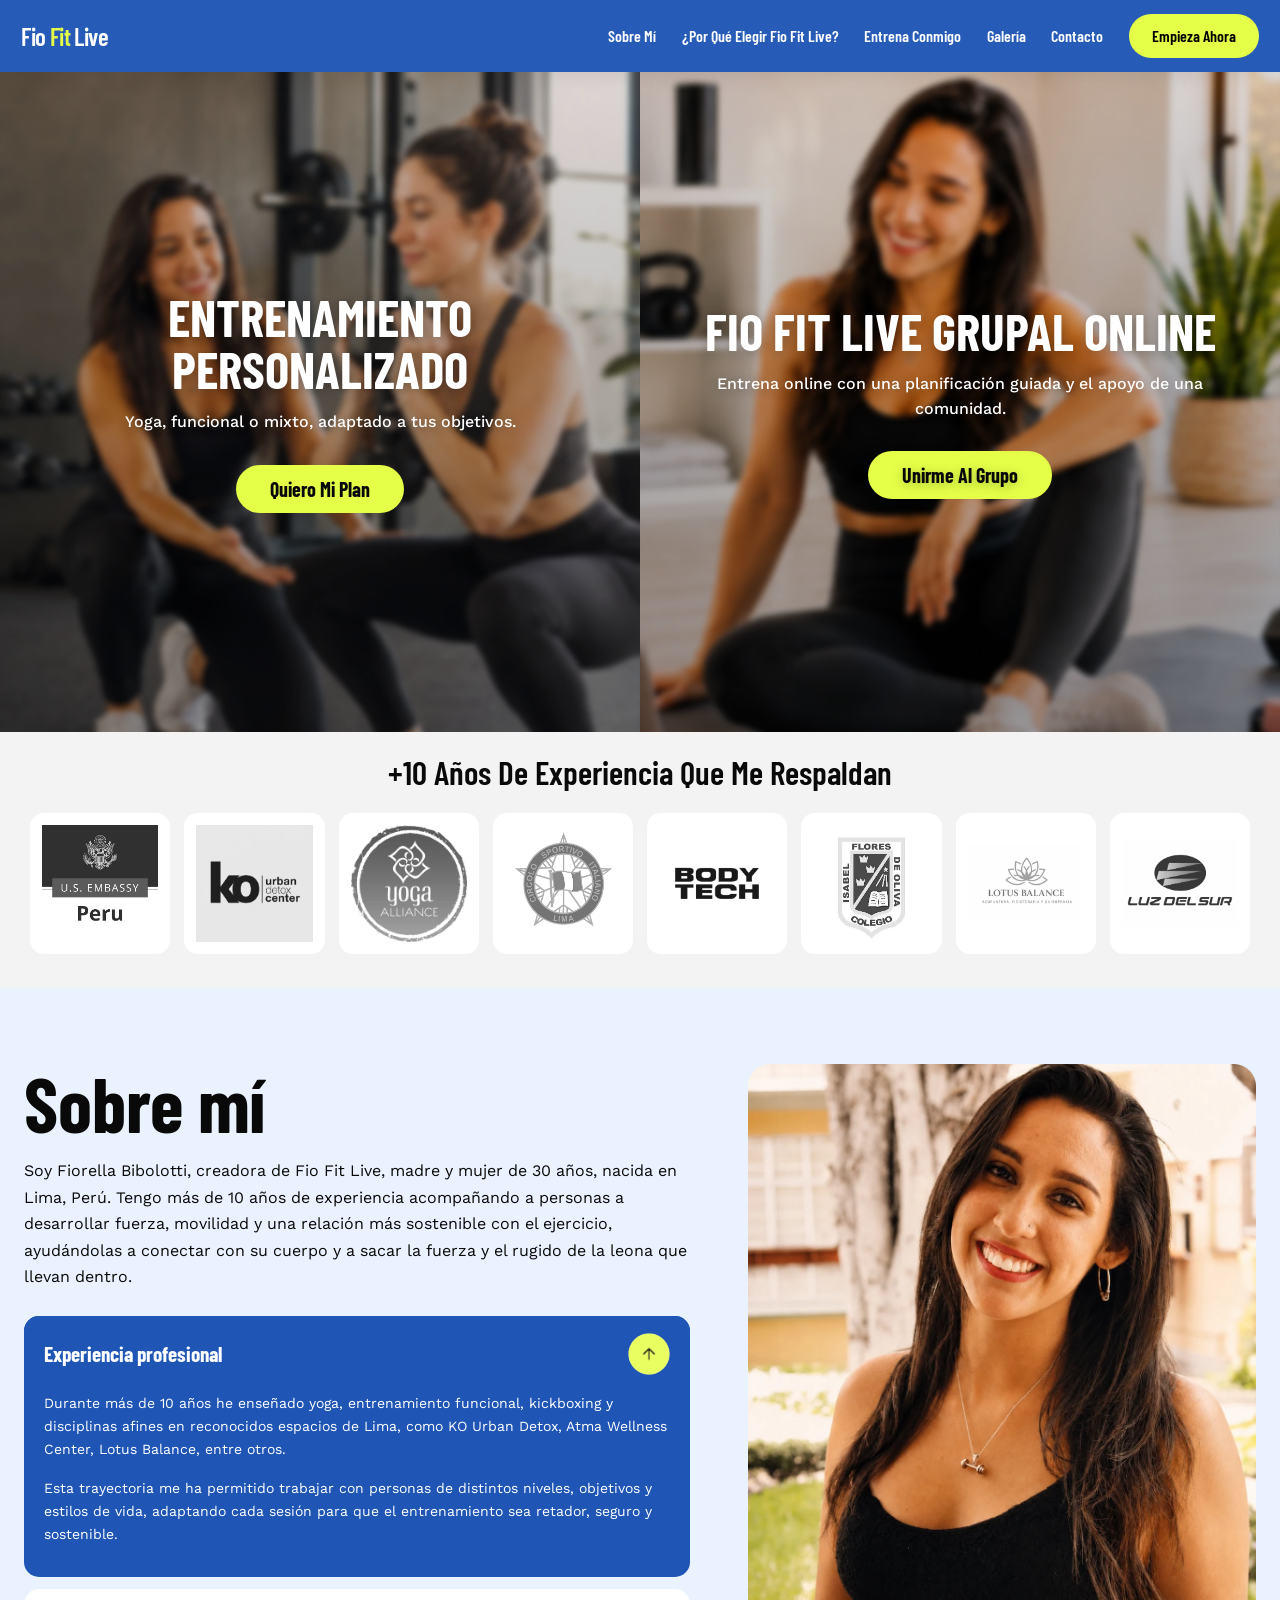
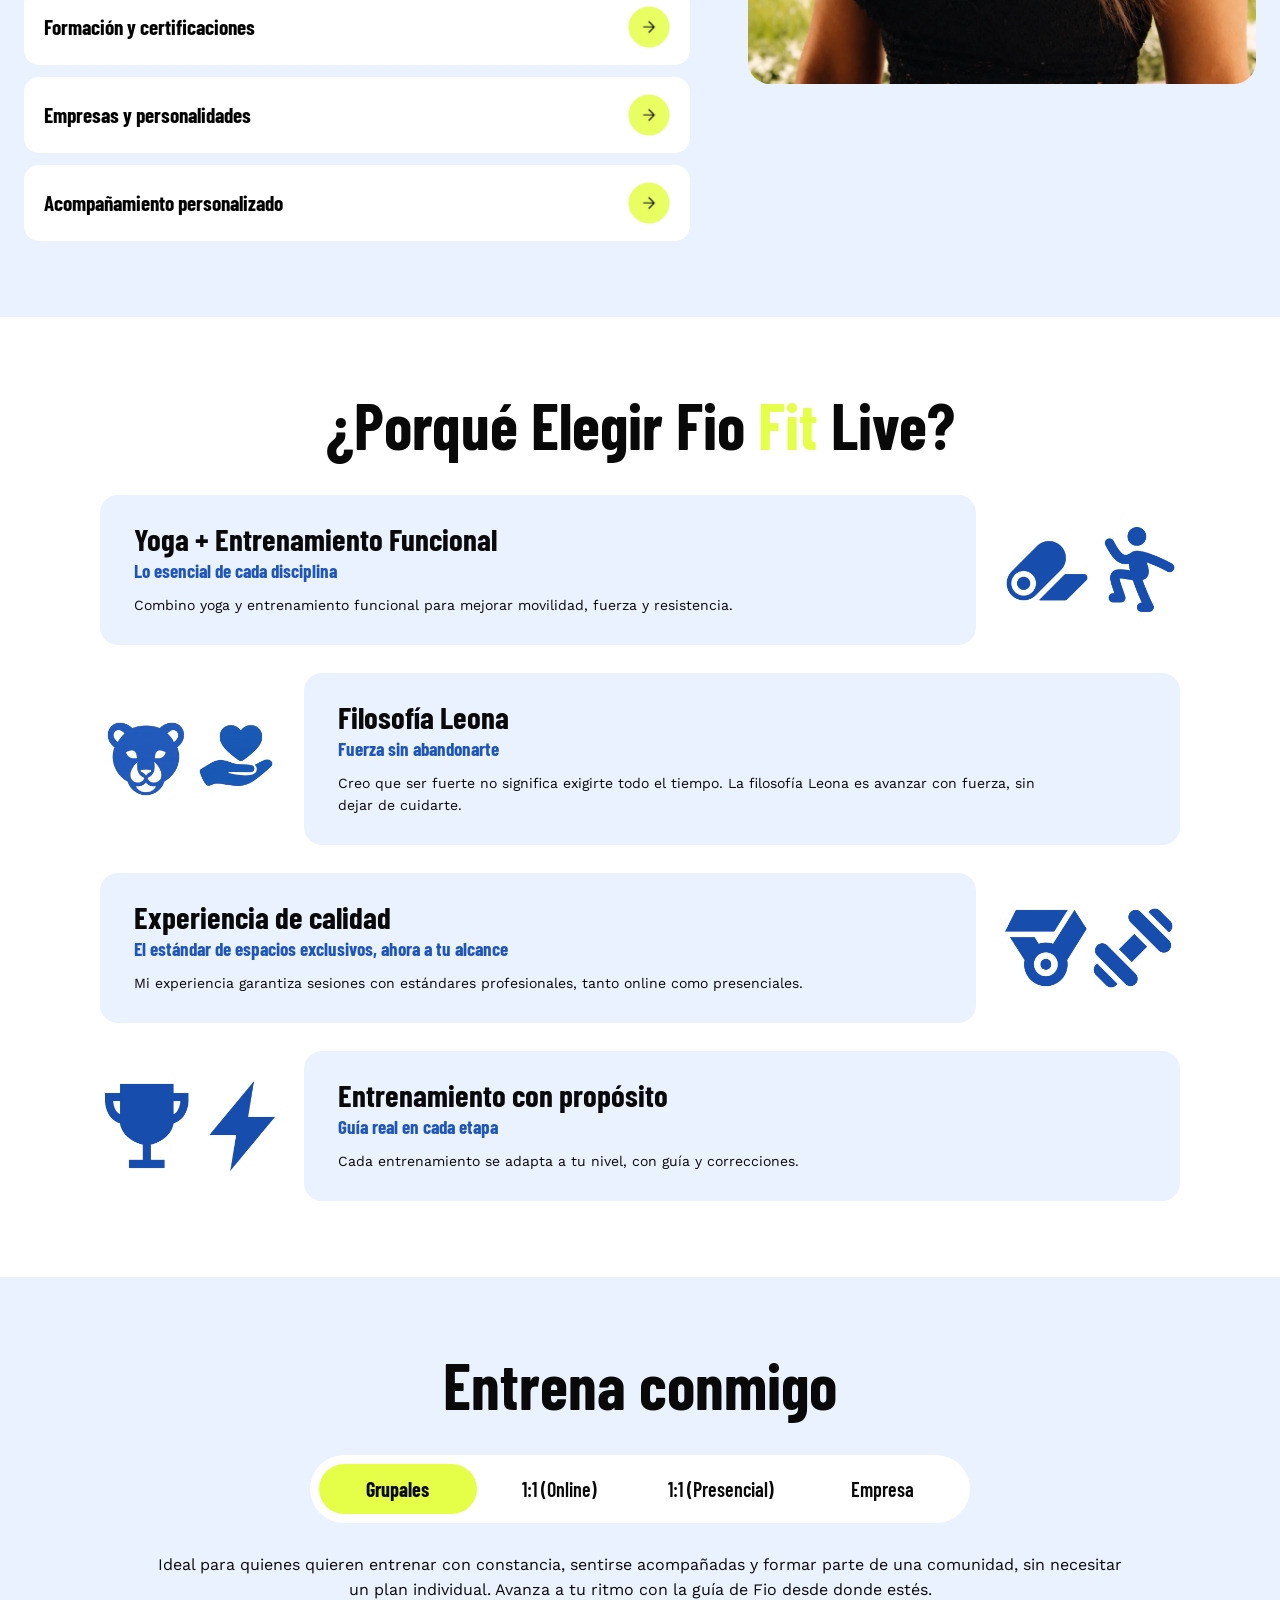
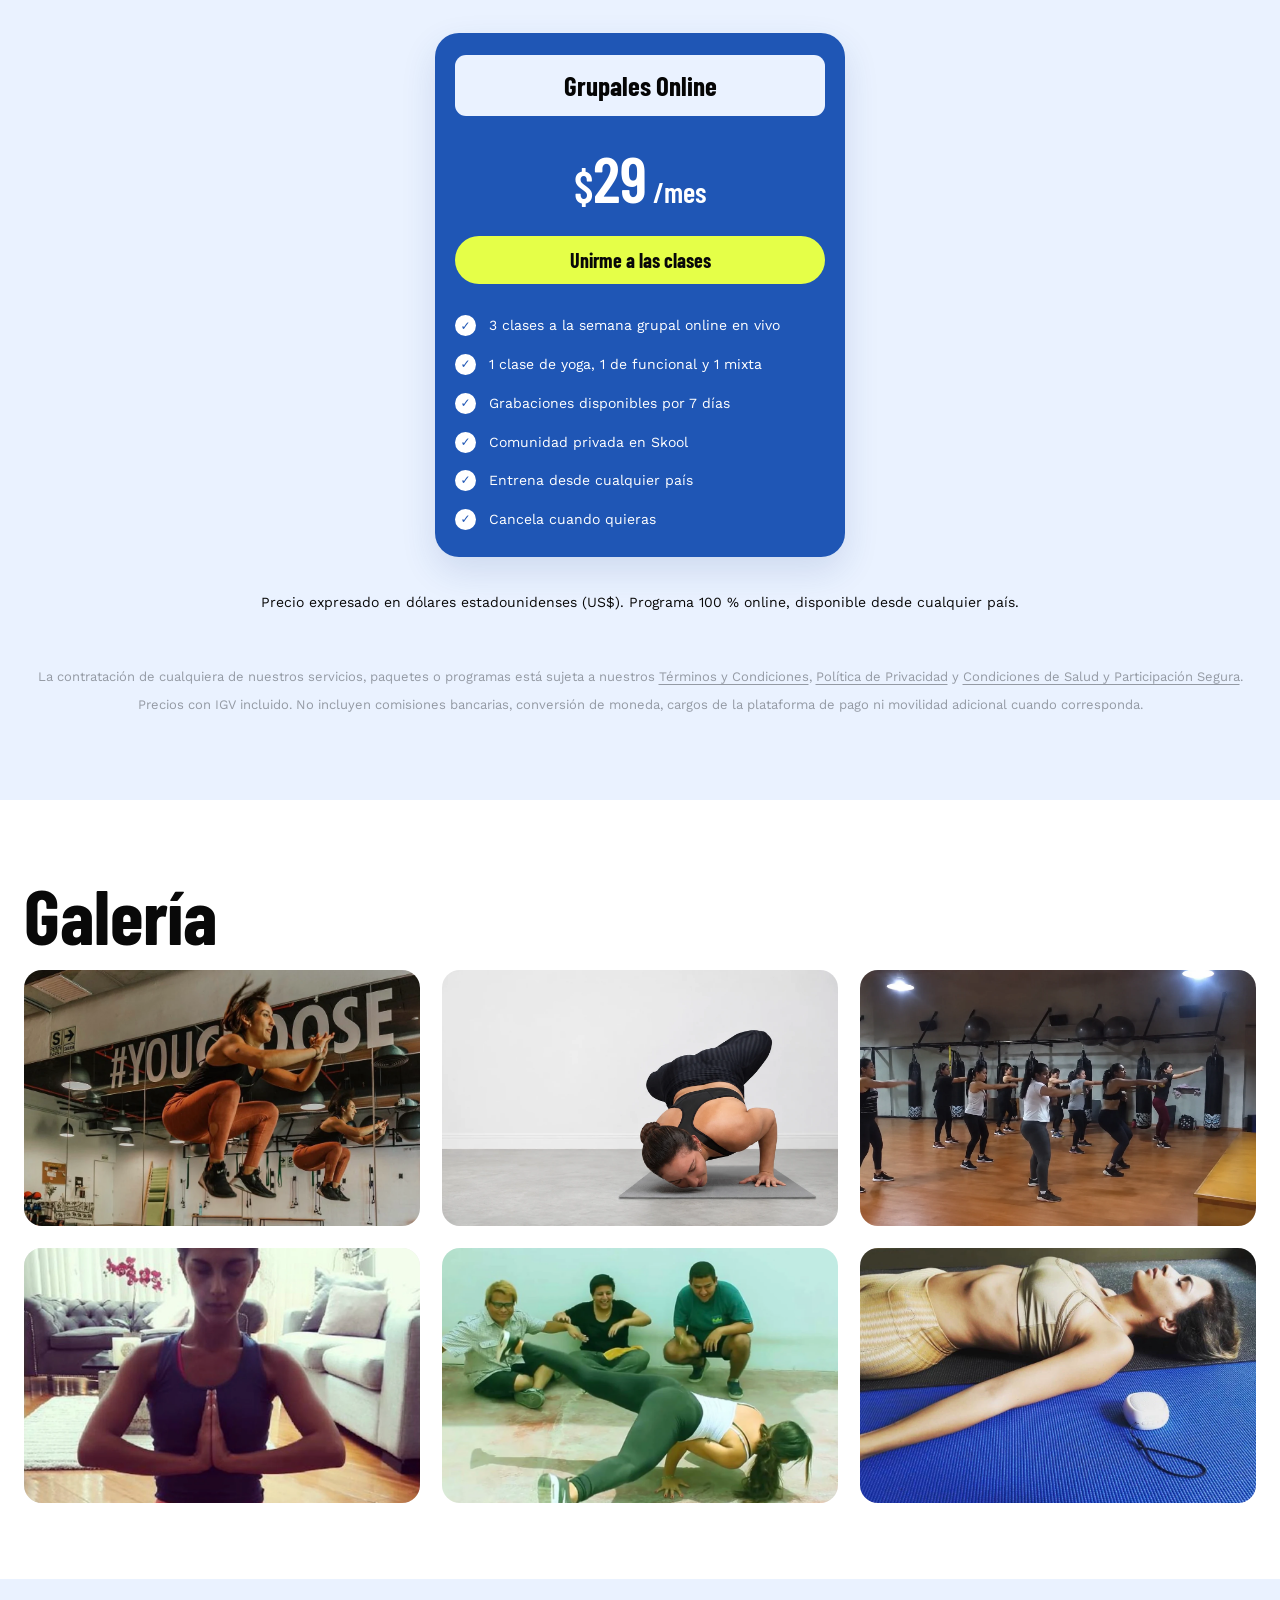
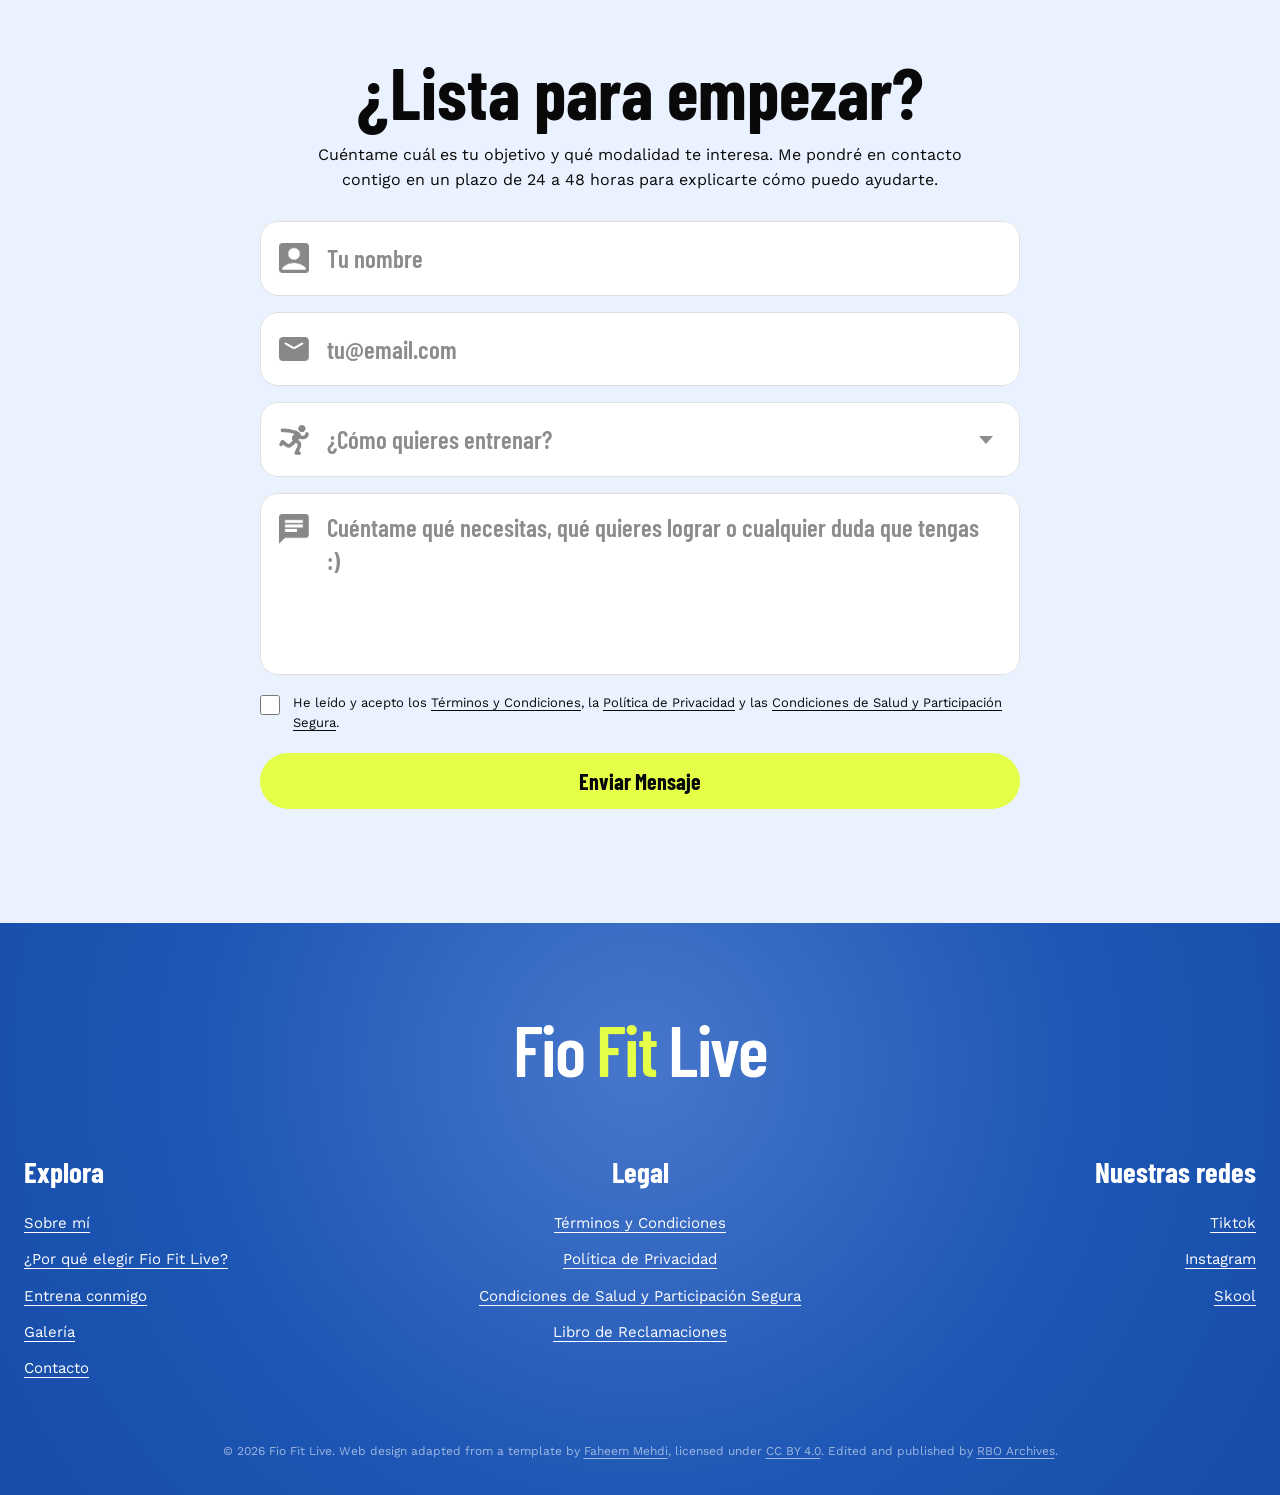
==== commit f9584a4a: "Add files via upload" ====
--- a/index.html
+++ b/index.html
@@ -9,7 +9,7 @@
   <link rel="icon" type="image/png" href="assets/favicon.png">
   <link rel="preconnect" href="https://fonts.googleapis.com">
   <link rel="preconnect" href="https://fonts.gstatic.com" crossorigin>
-  <link href="https://fonts.googleapis.com/css2?family=Barlow+Condensed:wght@500;600;700;800&family=Montserrat:wght@400;500;600;700;800&display=swap" rel="stylesheet">
+  <link href="https://fonts.googleapis.com/css2?family=Barlow+Condensed:wght@500;600;700;800&family=Work+Sans:wght@300;400;500;600;700;800&display=swap" rel="stylesheet">
   <link rel="stylesheet" href="styles.css">
 </head>
 <body>
@@ -17,7 +17,7 @@
 
   <header class="site-header" data-header>
     <div class="nav-shell">
-      <a class="brand" href="#inicio" aria-label="Fio Fit Live - Inicio">Fio <span>Fit</span> Live</a>
+      <a class="brand" href="#inicio" aria-label="Fio Fit Live - Inicio"><span class="brand-word">Fio</span><span class="brand-word brand-fit">Fit</span><span class="brand-word">Live</span></a>
       <button class="nav-toggle" type="button" aria-label="Abrir menú" aria-expanded="false" aria-controls="primary-nav" data-nav-toggle>
         <span></span><span></span><span></span>
       </button>
@@ -34,18 +34,20 @@
 
   <main id="main">
     <section class="hero" id="inicio" aria-label="Entrenamientos Fio Fit Live">
-      <div class="hero-image" role="img" aria-label="Entrenamiento personalizado y Fio Fit Live grupal online"></div>
-      <div class="hero-overlay"></div>
       <div class="hero-grid">
-        <article class="hero-panel">
-          <h1>ENTRENAMIENTO PERSONALIZADO</h1>
-          <p>Yoga, funcional o mixto, adaptado a tus objetivos.</p>
-          <button class="pill-button" type="button" data-go-online>Quiero Mi Plan</button>
+        <article class="hero-panel hero-panel-personal" aria-label="Entrenamiento personalizado">
+          <div class="hero-content">
+            <h1>ENTRENAMIENTO PERSONALIZADO</h1>
+            <p>Yoga, funcional o mixto, adaptado a tus objetivos.</p>
+            <button class="pill-button" type="button" data-go-online>Quiero Mi Plan</button>
+          </div>
         </article>
-        <article class="hero-panel">
-          <h2>FIO FIT LIVE GRUPAL ONLINE</h2>
-          <p>Entrena online con una planificación guiada y el apoyo de una comunidad.</p>
-          <a class="pill-button" href="https://www.skool.com/flowneuro-1684" target="_blank" rel="noopener">Unirme Al Grupo</a>
+        <article class="hero-panel hero-panel-group" aria-label="Fio Fit Live grupal online">
+          <div class="hero-content">
+            <h2>FIO FIT LIVE GRUPAL ONLINE</h2>
+            <p>Entrena online con una planificación guiada y el apoyo de una comunidad.</p>
+            <a class="pill-button" href="https://www.skool.com/flowneuro-1684" target="_blank" rel="noopener">Unirme Al Grupo</a>
+          </div>
         </article>
       </div>
     </section>
@@ -73,7 +75,7 @@
           <div class="accordion" data-accordion>
             <article class="accordion-item is-open">
               <button class="accordion-trigger" type="button" aria-expanded="true">
-                <span>Experiencia profesional</span><span class="accordion-icon" aria-hidden="true">+</span>
+                <span>Experiencia profesional</span><span class="accordion-icon" aria-hidden="true"><img class="accordion-arrow accordion-arrow-closed" src="assets/pieces/accordion-closed.png" alt=""><img class="accordion-arrow accordion-arrow-open" src="assets/pieces/accordion-open.png" alt=""></span>
               </button>
               <div class="accordion-panel">
                 <div>
@@ -85,7 +87,7 @@
 
             <article class="accordion-item">
               <button class="accordion-trigger" type="button" aria-expanded="false">
-                <span>Formación y certificaciones</span><span class="accordion-icon" aria-hidden="true">+</span>
+                <span>Formación y certificaciones</span><span class="accordion-icon" aria-hidden="true"><img class="accordion-arrow accordion-arrow-closed" src="assets/pieces/accordion-closed.png" alt=""><img class="accordion-arrow accordion-arrow-open" src="assets/pieces/accordion-open.png" alt=""></span>
               </button>
               <div class="accordion-panel">
                 <div>
@@ -98,7 +100,7 @@
 
             <article class="accordion-item">
               <button class="accordion-trigger" type="button" aria-expanded="false">
-                <span>Empresas y personalidades</span><span class="accordion-icon" aria-hidden="true">+</span>
+                <span>Empresas y personalidades</span><span class="accordion-icon" aria-hidden="true"><img class="accordion-arrow accordion-arrow-closed" src="assets/pieces/accordion-closed.png" alt=""><img class="accordion-arrow accordion-arrow-open" src="assets/pieces/accordion-open.png" alt=""></span>
               </button>
               <div class="accordion-panel">
                 <div>
@@ -110,7 +112,7 @@
 
             <article class="accordion-item">
               <button class="accordion-trigger" type="button" aria-expanded="false">
-                <span>Acompañamiento personalizado</span><span class="accordion-icon" aria-hidden="true">+</span>
+                <span>Acompañamiento personalizado</span><span class="accordion-icon" aria-hidden="true"><img class="accordion-arrow accordion-arrow-closed" src="assets/pieces/accordion-closed.png" alt=""><img class="accordion-arrow accordion-arrow-open" src="assets/pieces/accordion-open.png" alt=""></span>
               </button>
               <div class="accordion-panel">
                 <div>
@@ -138,12 +140,12 @@
               <p>Combino yoga y entrenamiento funcional para mejorar movilidad, fuerza y resistencia.</p>
             </div>
             <div class="why-icon" aria-hidden="true">
-              <svg viewBox="0 0 140 90"><path d="M16 67c22-7 31-18 37-38 2-7 9-10 15-7 7 4 8 11 5 17-10 25-22 39-50 49"/><circle cx="110" cy="18" r="8"/><path d="M104 31l-16 15 14 10 14-14 12 13M89 46l-19 15M102 56l-4 25M116 42l15-5"/></svg>
+              <img src="assets/pieces/why-yoga-runner.png" alt="">
             </div>
           </article>
           <article class="why-row why-row-right">
             <div class="why-icon" aria-hidden="true">
-              <svg viewBox="0 0 140 90"><path d="M24 29c-12-11-29 6-14 23l28 28 28-28c15-17-2-34-14-23-7 6-8 9-14 17-6-8-7-11-14-17z"/><path d="M78 67c10-19 21-31 45-32M78 67c14 4 29 3 43-3M91 45c9-5 18-5 27-1"/></svg>
+              <img src="assets/pieces/why-lion-care.png" alt="">
             </div>
             <div class="why-card">
               <h3>Filosofía Leona</h3>
@@ -158,12 +160,12 @@
               <p>Mi experiencia garantiza sesiones con estándares profesionales, tanto online como presenciales.</p>
             </div>
             <div class="why-icon" aria-hidden="true">
-              <svg viewBox="0 0 140 90"><path d="M16 33h37l-7 17H23zM30 50v14M22 64h20M87 28h18v10H87zM78 38h36v14H78zM82 52h28v10H82zM70 37h8v17h-8zM114 37h8v17h-8z"/><circle cx="36" cy="70" r="9"/></svg>
+              <img src="assets/pieces/why-medal-dumbbell.png" alt="">
             </div>
           </article>
           <article class="why-row why-row-right">
             <div class="why-icon" aria-hidden="true">
-              <svg viewBox="0 0 140 90"><path d="M12 20h40v12c0 18-9 29-20 29S12 50 12 32zM22 61v9M42 61v9M15 70h34M52 26h12c0 14-6 21-16 21M12 26H2c0 14 6 21 16 21M94 12L76 50h18l-9 28 31-42H99l13-24z"/></svg>
+              <img src="assets/pieces/why-trophy-energy.png" alt="">
             </div>
             <div class="why-card">
               <h3>Entrenamiento con propósito</h3>
@@ -296,7 +298,7 @@
           <figure><img src="assets/images/gallery-1.webp" alt="Entrenamiento funcional en gimnasio"></figure>
           <figure><img src="assets/images/gallery-2.webp" alt="Práctica de yoga"></figure>
           <figure><img src="assets/images/gallery-3.webp" alt="Clase grupal de entrenamiento"></figure>
-          <figure><img src="assets/images/gallery-4.webp" alt="Práctica de yoga en casa"></figure>
+          <figure class="gallery-portrait"><img src="assets/images/gallery-4.webp" alt="Práctica de yoga en casa"></figure>
           <figure><img src="assets/images/gallery-5.webp" alt="Entrenamiento funcional en grupo"></figure>
           <figure><img src="assets/images/gallery-6.webp" alt="Relajación después de yoga"></figure>
         </div>
@@ -309,15 +311,15 @@
         <p>Cuéntame cuál es tu objetivo y qué modalidad te interesa. Me pondré en contacto contigo en un plazo de 24 a 48 horas para explicarte cómo puedo ayudarte.</p>
         <form class="contact-form" action="https://formspree.io/f/xrpzzbor" method="POST" data-contact-form data-origin="Sección ¿Lista para empezar?">
           <div class="form-field">
-            <span class="field-icon" aria-hidden="true"><img src="assets/icons/person.svg" alt=""></span>
+            <span class="field-icon" aria-hidden="true"><img src="assets/pieces/form-person.png" alt=""></span>
             <input type="text" name="nombre" placeholder="Tu nombre" aria-label="Tu nombre" autocomplete="name" required>
           </div>
           <div class="form-field">
-            <span class="field-icon" aria-hidden="true"><img src="assets/icons/mail.svg" alt=""></span>
+            <span class="field-icon" aria-hidden="true"><img src="assets/pieces/form-mail.png" alt=""></span>
             <input type="email" name="email" placeholder="tu@email.com" aria-label="Correo electrónico" autocomplete="email" required>
           </div>
           <div class="form-field select-field">
-            <span class="field-icon" aria-hidden="true"><img src="assets/icons/runner.svg" alt=""></span>
+            <span class="field-icon" aria-hidden="true"><img src="assets/pieces/form-runner.png" alt=""></span>
             <select name="modalidad" aria-label="¿Cómo quieres entrenar?" required data-service-select>
               <option value="" selected disabled>¿Cómo quieres entrenar?</option>
               <option value="Grupales">Grupales</option>
@@ -339,11 +341,11 @@
             </select>
           </div>
           <div class="form-field textarea-field">
-            <span class="field-icon" aria-hidden="true"><img src="assets/icons/message.svg" alt=""></span>
+            <span class="field-icon" aria-hidden="true"><img src="assets/pieces/form-message.png" alt=""></span>
             <textarea name="mensaje" placeholder="Cuéntame qué necesitas, qué quieres lograr o cualquier duda que tengas :)" aria-label="Cuéntame qué necesitas" required></textarea>
           </div>
           <label class="legal-check">
-            <input type="checkbox" name="aceptacion_legal" value="Sí, acepto" required data-legal-checkbox>
+            <input type="checkbox" name="aceptacion_legal" value="Sí, acepto" required autocomplete="off" data-legal-checkbox>
             <span>He leído y acepto los <a href="terminos-y-condiciones.html" target="_blank" rel="noopener">Términos y Condiciones</a>, la <a href="politica-de-privacidad.html" target="_blank" rel="noopener">Política de Privacidad</a> y las <a href="condiciones-de-salud.html" target="_blank" rel="noopener">Condiciones de Salud y Participación Segura</a>.</span>
           </label>
           <p class="consent-error" data-consent-error hidden>Debes aceptar los documentos legales antes de enviar el formulario.</p>
@@ -358,7 +360,7 @@
 
   <footer class="site-footer">
     <div class="footer-inner">
-      <a class="footer-brand" href="#inicio">Fio <span>Fit</span> Live</a>
+      <a class="footer-brand" href="#inicio"><span class="brand-word">Fio</span><span class="brand-word brand-fit">Fit</span><span class="brand-word">Live</span></a>
       <div class="footer-grid">
         <div><h2>Explora</h2><a href="#sobre-mi">Sobre mí</a><a href="#por-que-elegir">¿Por qué elegir Fio Fit Live?</a><a href="#entrena-conmigo">Entrena conmigo</a><a href="#galeria">Galería</a><a href="#contacto">Contacto</a></div>
         <div><h2>Legal</h2><a href="terminos-y-condiciones.html" target="_blank" rel="noopener">Términos y Condiciones</a><a href="politica-de-privacidad.html" target="_blank" rel="noopener">Política de Privacidad</a><a href="condiciones-de-salud.html" target="_blank" rel="noopener">Condiciones de Salud y Participación Segura</a><a href="https://forms.gle/sB8sHeoXAsSLvCHh9" target="_blank" rel="noopener">Libro de Reclamaciones</a></div>
@@ -375,12 +377,12 @@
       <h2 id="modal-title">¿Lista para empezar?</h2>
       <p>Cuéntame cuál es tu objetivo y qué modalidad te interesa. Me pondré en contacto contigo en un plazo de 24 a 48 horas para explicarte cómo puedo ayudarte.</p>
       <form class="contact-form modal-form" action="https://formspree.io/f/xrpzzbor" method="POST" data-contact-form data-origin="Formulario emergente">
-        <div class="form-field"><span class="field-icon" aria-hidden="true"><img src="assets/icons/person.svg" alt=""></span><input type="text" name="nombre" placeholder="Tu nombre" aria-label="Tu nombre" autocomplete="name" required></div>
-        <div class="form-field"><span class="field-icon" aria-hidden="true"><img src="assets/icons/mail.svg" alt=""></span><input type="email" name="email" placeholder="tu@email.com" aria-label="Correo electrónico" autocomplete="email" required></div>
-        <div class="form-field select-field"><span class="field-icon" aria-hidden="true"><img src="assets/icons/runner.svg" alt=""></span><select name="modalidad" aria-label="¿Cómo quieres entrenar?" required data-service-select><option value="" selected disabled>¿Cómo quieres entrenar?</option><option value="Grupales">Grupales</option><option value="1:1 Online">1:1 Online</option><option value="1:1 Presencial">1:1 Presencial</option><option value="Empresarial">Empresarial</option><option value="Todavía no lo decido">Todavía no lo decido</option></select></div>
+        <div class="form-field"><span class="field-icon" aria-hidden="true"><img src="assets/pieces/form-person.png" alt=""></span><input type="text" name="nombre" placeholder="Tu nombre" aria-label="Tu nombre" autocomplete="name" required></div>
+        <div class="form-field"><span class="field-icon" aria-hidden="true"><img src="assets/pieces/form-mail.png" alt=""></span><input type="email" name="email" placeholder="tu@email.com" aria-label="Correo electrónico" autocomplete="email" required></div>
+        <div class="form-field select-field"><span class="field-icon" aria-hidden="true"><img src="assets/pieces/form-runner.png" alt=""></span><select name="modalidad" aria-label="¿Cómo quieres entrenar?" required data-service-select><option value="" selected disabled>¿Cómo quieres entrenar?</option><option value="Grupales">Grupales</option><option value="1:1 Online">1:1 Online</option><option value="1:1 Presencial">1:1 Presencial</option><option value="Empresarial">Empresarial</option><option value="Todavía no lo decido">Todavía no lo decido</option></select></div>
         <div class="form-field select-field session-field" hidden data-session-field><span class="field-icon" aria-hidden="true"><img src="assets/icons/diamond.svg" alt=""></span><select name="sesiones" aria-label="¿Cuántas sesiones?" data-session-select><option value="" selected disabled>¿Cuántas sesiones?</option><option value="1 sesión">1 sesión</option><option value="4 sesiones">4 sesiones</option><option value="8 sesiones">8 sesiones</option><option value="12 sesiones">12 sesiones</option><option value="Todavía no lo sé">Todavía no lo sé</option></select></div>
-        <div class="form-field textarea-field"><span class="field-icon" aria-hidden="true"><img src="assets/icons/message.svg" alt=""></span><textarea name="mensaje" placeholder="Cuéntame qué necesitas, qué quieres lograr o cualquier duda que tengas :)" aria-label="Cuéntame qué necesitas" required></textarea></div>
-        <label class="legal-check"><input type="checkbox" name="aceptacion_legal" value="Sí, acepto" required data-legal-checkbox><span>He leído y acepto los <a href="terminos-y-condiciones.html" target="_blank" rel="noopener">Términos y Condiciones</a>, la <a href="politica-de-privacidad.html" target="_blank" rel="noopener">Política de Privacidad</a> y las <a href="condiciones-de-salud.html" target="_blank" rel="noopener">Condiciones de Salud y Participación Segura</a>.</span></label>
+        <div class="form-field textarea-field"><span class="field-icon" aria-hidden="true"><img src="assets/pieces/form-message.png" alt=""></span><textarea name="mensaje" placeholder="Cuéntame qué necesitas, qué quieres lograr o cualquier duda que tengas :)" aria-label="Cuéntame qué necesitas" required></textarea></div>
+        <label class="legal-check"><input type="checkbox" name="aceptacion_legal" value="Sí, acepto" required autocomplete="off" data-legal-checkbox><span>He leído y acepto los <a href="terminos-y-condiciones.html" target="_blank" rel="noopener">Términos y Condiciones</a>, la <a href="politica-de-privacidad.html" target="_blank" rel="noopener">Política de Privacidad</a> y las <a href="condiciones-de-salud.html" target="_blank" rel="noopener">Condiciones de Salud y Participación Segura</a>.</span></label>
         <p class="consent-error" data-consent-error hidden>Debes aceptar los documentos legales antes de enviar el formulario.</p>
         <input type="hidden" name="documentos_aceptados" value="Términos y Condiciones, Política de Privacidad y Condiciones de Salud y Participación Segura">
         <input type="hidden" name="origen" value="Formulario emergente">
--- a/styles.css
+++ b/styles.css
@@ -11,6 +11,8 @@
   --shadow: 0 14px 35px rgba(33, 71, 139, .14);
   --radius: 22px;
   --header-h: 72px;
+  --font-body: "Work Sans", system-ui, -apple-system, BlinkMacSystemFont, "Segoe UI", sans-serif;
+  --font-display: "VC Nudge Trial", "VC Nudge Trial Regular", "Barlow Condensed", sans-serif;
 }
 
 * { box-sizing: border-box; }
@@ -19,7 +21,7 @@
   margin: 0;
   color: var(--black);
   background: #fff;
-  font-family: "Montserrat", system-ui, sans-serif;
+  font-family: var(--font-body);
   font-size: 16px;
   line-height: 1.55;
   overflow-x: hidden;
@@ -52,7 +54,7 @@
 }
 .brand, .footer-brand {
   text-decoration: none;
-  font-family: "Barlow Condensed", sans-serif;
+  font-family: var(--font-display);
   font-weight: 600;
   letter-spacing: -.04em;
   white-space: nowrap;
@@ -62,7 +64,7 @@
 .primary-nav { display: flex; align-items: center; justify-content: flex-end; gap: clamp(14px, 2vw, 30px); }
 .primary-nav a {
   text-decoration: none;
-  font-family: "Barlow Condensed", sans-serif;
+  font-family: var(--font-display);
   font-size: 16px;
   font-weight: 600;
   white-space: nowrap;
@@ -81,7 +83,7 @@
 main { padding-top: var(--header-h); }
 .section { padding: 76px 0; }
 .section-inner { width: min(1240px, calc(100% - 48px)); margin: 0 auto; }
-h1, h2, h3 { font-family: "Barlow Condensed", sans-serif; line-height: 1; margin: 0; }
+h1, h2, h3 { font-family: var(--font-display); line-height: 1; margin: 0; }
 .center-title { text-align: center; font-size: clamp(42px, 5vw, 72px); font-weight: 700; margin-bottom: 38px; }
 
 .hero { position: relative; min-height: 660px; overflow: hidden; background: #222; }
@@ -102,7 +104,7 @@
   min-height: 48px; padding: 12px 34px;
   border: 0; border-radius: 999px;
   background: var(--lime); color: #080808;
-  font-family: "Barlow Condensed", sans-serif;
+  font-family: var(--font-display);
   font-size: 20px; font-weight: 700; line-height: 1;
   text-decoration: none;
   box-shadow: none;
@@ -132,7 +134,7 @@
   width: 100%; border: 0; padding: 17px 20px;
   display: flex; justify-content: space-between; align-items: center; gap: 20px;
   background: #fff; color: #000;
-  font-family: "Barlow Condensed", sans-serif; font-size: 21px; font-weight: 700; text-align: left;
+  font-family: var(--font-display); font-size: 21px; font-weight: 700; text-align: left;
 }
 .accordion-icon { flex: 0 0 auto; width: 24px; height: 24px; display: grid; place-items: center; border-radius: 50%; background: var(--lime); font-family: sans-serif; font-size: 17px; font-weight: 700; transition: transform .3s ease; }
 .accordion-panel { display: grid; grid-template-rows: 0fr; transition: grid-template-rows .36s cubic-bezier(.2,.7,.2,1); }
@@ -150,7 +152,7 @@
 .why-row-right { grid-template-columns: 180px minmax(0, 1fr); }
 .why-card { background: var(--blue-pale); padding: 28px 34px; border-radius: 18px; min-height: 150px; }
 .why-card h3 { font-size: 31px; font-weight: 700; margin-bottom: 2px; }
-.why-card strong { display: block; color: var(--blue); font-family: "Barlow Condensed", sans-serif; font-size: 19px; margin-bottom: 10px; }
+.why-card strong { display: block; color: var(--blue); font-family: var(--font-display); font-size: 19px; margin-bottom: 10px; }
 .why-card p { margin: 0; font-size: 14px; max-width: 700px; }
 .why-icon { height: 140px; display: grid; place-items: center; }
 .why-icon svg { width: 150px; max-height: 110px; fill: none; stroke: var(--blue); stroke-width: 8; stroke-linecap: round; stroke-linejoin: round; }
@@ -162,7 +164,7 @@
   display: grid; grid-template-columns: repeat(4, 1fr); gap: 4px;
   background: #fff; border-radius: 999px;
 }
-.training-tab { min-height: 50px; border: 0; border-radius: 999px; background: transparent; font-family: "Barlow Condensed", sans-serif; font-size: 20px; font-weight: 600; transition: background .28s ease, transform .28s ease; }
+.training-tab { min-height: 50px; border: 0; border-radius: 999px; background: transparent; font-family: var(--font-display); font-size: 20px; font-weight: 600; transition: background .28s ease, transform .28s ease; }
 .training-tab.is-active { background: var(--lime); font-weight: 700; }
 .training-tab:hover { transform: translateY(-1px); }
 .training-panels { position: relative; }
@@ -176,12 +178,12 @@
 .price-grid-single { grid-template-columns: minmax(300px, 410px); justify-content: center; }
 .price-card { background: #fff; border-radius: 24px; padding: 22px 20px 26px; box-shadow: var(--shadow); display: flex; flex-direction: column; min-height: 430px; }
 .price-card-blue { background: var(--blue); color: #fff; }
-.price-card-label { background: var(--blue-pale); color: #050505; min-height: 58px; border-radius: 11px; display: grid; place-items: center; padding: 10px; font-family: "Barlow Condensed", sans-serif; font-weight: 700; font-size: 27px; text-align: center; }
-.price { font-family: "Barlow Condensed", sans-serif; font-weight: 600; font-size: clamp(52px, 5vw, 74px); line-height: 1; text-align: center; margin: 30px 0 26px; white-space: nowrap; }
+.price-card-label { background: var(--blue-pale); color: #050505; min-height: 58px; border-radius: 11px; display: grid; place-items: center; padding: 10px; font-family: var(--font-display); font-weight: 700; font-size: 27px; text-align: center; }
+.price { font-family: var(--font-display); font-weight: 600; font-size: clamp(52px, 5vw, 74px); line-height: 1; text-align: center; margin: 30px 0 26px; white-space: nowrap; }
 .price span:first-child { font-size: .7em; }
 .price-suffix { font-size: .45em; margin-left: 6px; }
 .price-blue { color: var(--blue); font-size: clamp(39px, 3.6vw, 58px); }
-.business-price { color: var(--blue); font-family: "Barlow Condensed", sans-serif; font-weight: 600; text-align: center; font-size: clamp(36px, 4vw, 52px); line-height: 1; margin: 42px 0 34px; }
+.business-price { color: var(--blue); font-family: var(--font-display); font-weight: 600; text-align: center; font-size: clamp(36px, 4vw, 52px); line-height: 1; margin: 42px 0 34px; }
 .check-list { list-style: none; padding: 0; margin: 31px 0 0; display: grid; gap: 17px; font-size: 14px; }
 .check-list li { position: relative; padding-left: 34px; }
 .check-list li::before { content: "✓"; position: absolute; left: 0; top: 0; width: 21px; height: 21px; border-radius: 50%; background: #000; color: #fff; display: grid; place-items: center; font-size: 12px; font-weight: 800; }
@@ -206,7 +208,7 @@
 .contact-form { display: grid; gap: 16px; text-align: left; }
 .form-field { position: relative; display: flex; align-items: center; min-height: 68px; border-radius: 18px; background: #fff; border: 1px solid #dfdfdf; overflow: hidden; }
 .field-icon { width: 66px; flex: 0 0 66px; text-align: center; color: #8d8d8d; font-size: 24px; }
-.form-field input, .form-field select, .form-field textarea { width: 100%; border: 0; outline: 0; background: transparent; color: #171717; font-family: "Barlow Condensed", sans-serif; font-size: 25px; font-weight: 600; padding: 17px 24px 17px 0; }
+.form-field input, .form-field select, .form-field textarea { width: 100%; border: 0; outline: 0; background: transparent; color: #171717; font-family: var(--font-display); font-size: 25px; font-weight: 600; padding: 17px 24px 17px 0; }
 .form-field input::placeholder, .form-field textarea::placeholder { color: #8c8c8c; opacity: 1; }
 .form-field select { appearance: none; color: #8c8c8c; cursor: pointer; }
 .form-field select:valid { color: #171717; }
@@ -258,7 +260,7 @@
 .legal-article ul { margin: 0 0 22px; padding-left: 24px; }
 .legal-article li { margin: 8px 0; line-height: 1.65; }
 .legal-article a { color: var(--blue); text-decoration: underline; text-underline-offset: 3px; }
-.legal-raw { white-space: pre-wrap; overflow-wrap: anywhere; font-family: "Montserrat", sans-serif; font-size: 15px; line-height: 1.75; }
+.legal-raw { white-space: pre-wrap; overflow-wrap: anywhere; font-family: var(--font-body); font-size: 15px; line-height: 1.75; }
 
 @media (max-width: 1050px) {
   :root { --header-h: 68px; }
@@ -355,3 +357,281 @@
 .field-icon { display: grid; place-items: center; }
 .field-icon img { width: 28px; height: 28px; object-fit: contain; }
 .textarea-field .field-icon { padding-top: 20px; place-items: start center; }
+
+
+/* Correcciones visuales y responsive - agosto 2026 */
+body { font-family: var(--font-body); }
+h1, h2, h3, .brand, .footer-brand, .primary-nav a, .pill-button,
+.accordion-trigger, .why-card strong, .training-tab, .price-card-label,
+.price, .business-price, .form-field input, .form-field select,
+.form-field textarea { font-family: var(--font-display); }
+
+/* Hero: dos piezas independientes para que cada mensaje conserve su foto. */
+.hero {
+  min-height: 660px;
+  background: #151515;
+  overflow: hidden;
+}
+.hero-grid {
+  width: 100%;
+  min-height: 660px;
+  display: grid;
+  grid-template-columns: repeat(2, minmax(0, 1fr));
+  margin: 0;
+}
+.hero-panel {
+  position: relative;
+  isolation: isolate;
+  min-width: 0;
+  min-height: 660px;
+  padding: 56px clamp(28px, 4vw, 72px);
+  display: grid;
+  place-items: center;
+  overflow: hidden;
+  background-position: center;
+  background-repeat: no-repeat;
+  background-size: cover;
+  color: #fff;
+  text-align: center;
+  text-shadow: 0 2px 12px rgba(0, 0, 0, .28);
+}
+.hero-panel::before {
+  content: "";
+  position: absolute;
+  inset: 0;
+  z-index: -1;
+  background: linear-gradient(180deg, rgba(0,0,0,.12), rgba(0,0,0,.38));
+}
+.hero-panel-personal {
+  background-image: url("assets/images/hero-personal.webp");
+  background-position: center 42%;
+}
+.hero-panel-group {
+  background-image: url("assets/images/hero-group.webp");
+  background-position: center 42%;
+}
+.hero-content { width: min(100%, 610px); }
+.hero-panel h1,
+.hero-panel h2 { font-size: clamp(36px, 4vw, 58px); font-weight: 700; }
+.hero-panel p { margin: 16px auto 30px; max-width: 540px; font-weight: 500; }
+
+/* Piezas gráficas exactas entregadas por la clienta. */
+.why-icon img {
+  display: block;
+  width: min(170px, 100%);
+  max-height: 118px;
+  object-fit: contain;
+}
+.field-icon img {
+  width: 30px;
+  height: 30px;
+  object-fit: contain;
+}
+
+/* Los botones de pestañas conservan el mismo color en escritorio y móvil. */
+.training-tab {
+  appearance: none;
+  -webkit-appearance: none;
+  color: var(--black);
+  -webkit-text-fill-color: var(--black);
+  -webkit-tap-highlight-color: transparent;
+}
+.training-tab.is-active {
+  color: var(--black);
+  -webkit-text-fill-color: var(--black);
+}
+
+/* Evita fondos azules o amarillos creados por el autocompletado del navegador. */
+.form-field,
+.form-field input,
+.form-field textarea,
+.form-field select { color-scheme: light; }
+.form-field input,
+.form-field textarea,
+.form-field select {
+  background-color: #fff;
+  background-image: none;
+}
+.form-field input:-webkit-autofill,
+.form-field input:-webkit-autofill:hover,
+.form-field input:-webkit-autofill:focus,
+.form-field textarea:-webkit-autofill,
+.form-field textarea:-webkit-autofill:hover,
+.form-field textarea:-webkit-autofill:focus,
+.form-field select:-webkit-autofill,
+.form-field select:-webkit-autofill:hover,
+.form-field select:-webkit-autofill:focus {
+  -webkit-text-fill-color: #171717 !important;
+  caret-color: #171717;
+  -webkit-box-shadow: 0 0 0 1000px #fff inset !important;
+  box-shadow: 0 0 0 1000px #fff inset !important;
+  background-color: #fff !important;
+  transition: background-color 99999s ease-out 0s;
+}
+.form-field input:autofill,
+.form-field textarea:autofill,
+.form-field select:autofill {
+  color: #171717 !important;
+  background: #fff !important;
+  box-shadow: 0 0 0 1000px #fff inset !important;
+}
+
+/* Mantiene visible el rostro en la fotografía vertical de la galería. */
+.gallery-portrait img { object-position: center top; }
+
+@media (max-width: 860px) {
+  /* Menú móvil centrado horizontal y verticalmente. */
+  .primary-nav {
+    position: fixed;
+    inset: var(--header-h) 0 0;
+    width: 100vw;
+    min-height: calc(100dvh - var(--header-h));
+    padding: 34px 24px 42px;
+    display: flex;
+    flex-direction: column;
+    align-items: center;
+    justify-content: center;
+    gap: 10px;
+    text-align: center;
+    transform: translateY(-105%);
+  }
+  .primary-nav.is-open { transform: translateY(0); }
+  .primary-nav a {
+    width: min(100%, 520px);
+    margin-inline: auto;
+    text-align: center;
+  }
+  .primary-nav .nav-cta {
+    width: min(100%, 390px);
+    margin-top: 18px;
+  }
+
+  /* En móvil, cada texto aparece sobre la foto que promociona. */
+  .hero,
+  .hero-grid { min-height: 0; }
+  .hero-grid {
+    grid-template-columns: 1fr;
+    grid-template-rows: none;
+  }
+  .hero-panel {
+    min-height: clamp(500px, 112vw, 720px);
+    padding: 54px 24px;
+  }
+  .hero-panel-personal { background-position: center 42%; }
+  .hero-panel-group { background-position: center 46%; }
+}
+
+@media (max-width: 600px) {
+  .hero-panel h1,
+  .hero-panel h2 { font-size: clamp(38px, 11vw, 52px); }
+  .hero-panel p { font-size: 16px; line-height: 1.45; }
+  .training-tab {
+    color: var(--black) !important;
+    -webkit-text-fill-color: var(--black) !important;
+  }
+  .gallery-grid figure.gallery-portrait {
+    aspect-ratio: 1264 / 1370;
+    background: #fff;
+  }
+  .gallery-grid figure.gallery-portrait img {
+    object-fit: cover;
+    object-position: center;
+  }
+}
+
+
+/* Ajustes finales solicitados: logos, acordeones, galería y marca. */
+.brand,
+.footer-brand {
+  display: inline-flex;
+  align-items: baseline;
+  gap: .16em;
+  letter-spacing: 0;
+  word-spacing: 0;
+}
+.brand .brand-word,
+.footer-brand .brand-word {
+  display: inline-block;
+  color: #fff;
+  letter-spacing: -.02em;
+}
+.brand .brand-fit,
+.footer-brand .brand-fit {
+  color: var(--lime);
+}
+.footer-brand {
+  display: flex;
+  justify-content: center;
+}
+
+/* Las ocho marcas se muestran completas dentro de tarjetas cuadradas. */
+.logo-grid {
+  width: min(1220px, calc(100% - 42px));
+  align-items: stretch;
+}
+.logo-card {
+  width: 100%;
+  height: auto;
+  aspect-ratio: 1 / 1;
+  padding: 12px;
+  overflow: hidden;
+}
+.logo-card img {
+  width: auto;
+  height: auto;
+  max-width: 100%;
+  max-height: 100%;
+  object-fit: contain;
+  object-position: center;
+}
+
+/* Flechas originales de PIEZAS.pdf para los acordeones de Sobre mí. */
+.accordion-icon {
+  position: relative;
+  flex: 0 0 42px;
+  width: 42px;
+  height: 42px;
+  padding: 0;
+  border-radius: 50%;
+  background: transparent;
+  transform: none !important;
+  overflow: hidden;
+}
+.accordion-arrow {
+  position: absolute;
+  inset: 0;
+  width: 100%;
+  height: 100%;
+  object-fit: contain;
+  transition: opacity .18s ease, transform .24s ease;
+}
+.accordion-arrow-open { opacity: 0; transform: scale(.88); }
+.accordion-arrow-closed { opacity: 1; transform: scale(1); }
+.accordion-item.is-open .accordion-arrow-open { opacity: 1; transform: scale(1); }
+.accordion-item.is-open .accordion-arrow-closed { opacity: 0; transform: scale(.88); }
+
+/* La foto vertical conserva el encuadre corregido, pero usa el mismo tamaño que toda la galería. */
+.gallery-grid figure.gallery-portrait {
+  aspect-ratio: 1.55 / 1;
+  background: #eee;
+}
+.gallery-grid figure.gallery-portrait img {
+  object-fit: cover;
+  object-position: center 28%;
+}
+
+@media (max-width: 600px) {
+  .logo-card { padding: 14px; }
+  .accordion-icon {
+    flex-basis: 38px;
+    width: 38px;
+    height: 38px;
+  }
+  .gallery-grid figure,
+  .gallery-grid figure.gallery-portrait {
+    aspect-ratio: 1.55 / 1;
+  }
+  .gallery-grid figure.gallery-portrait img {
+    object-position: center 28%;
+  }
+}
